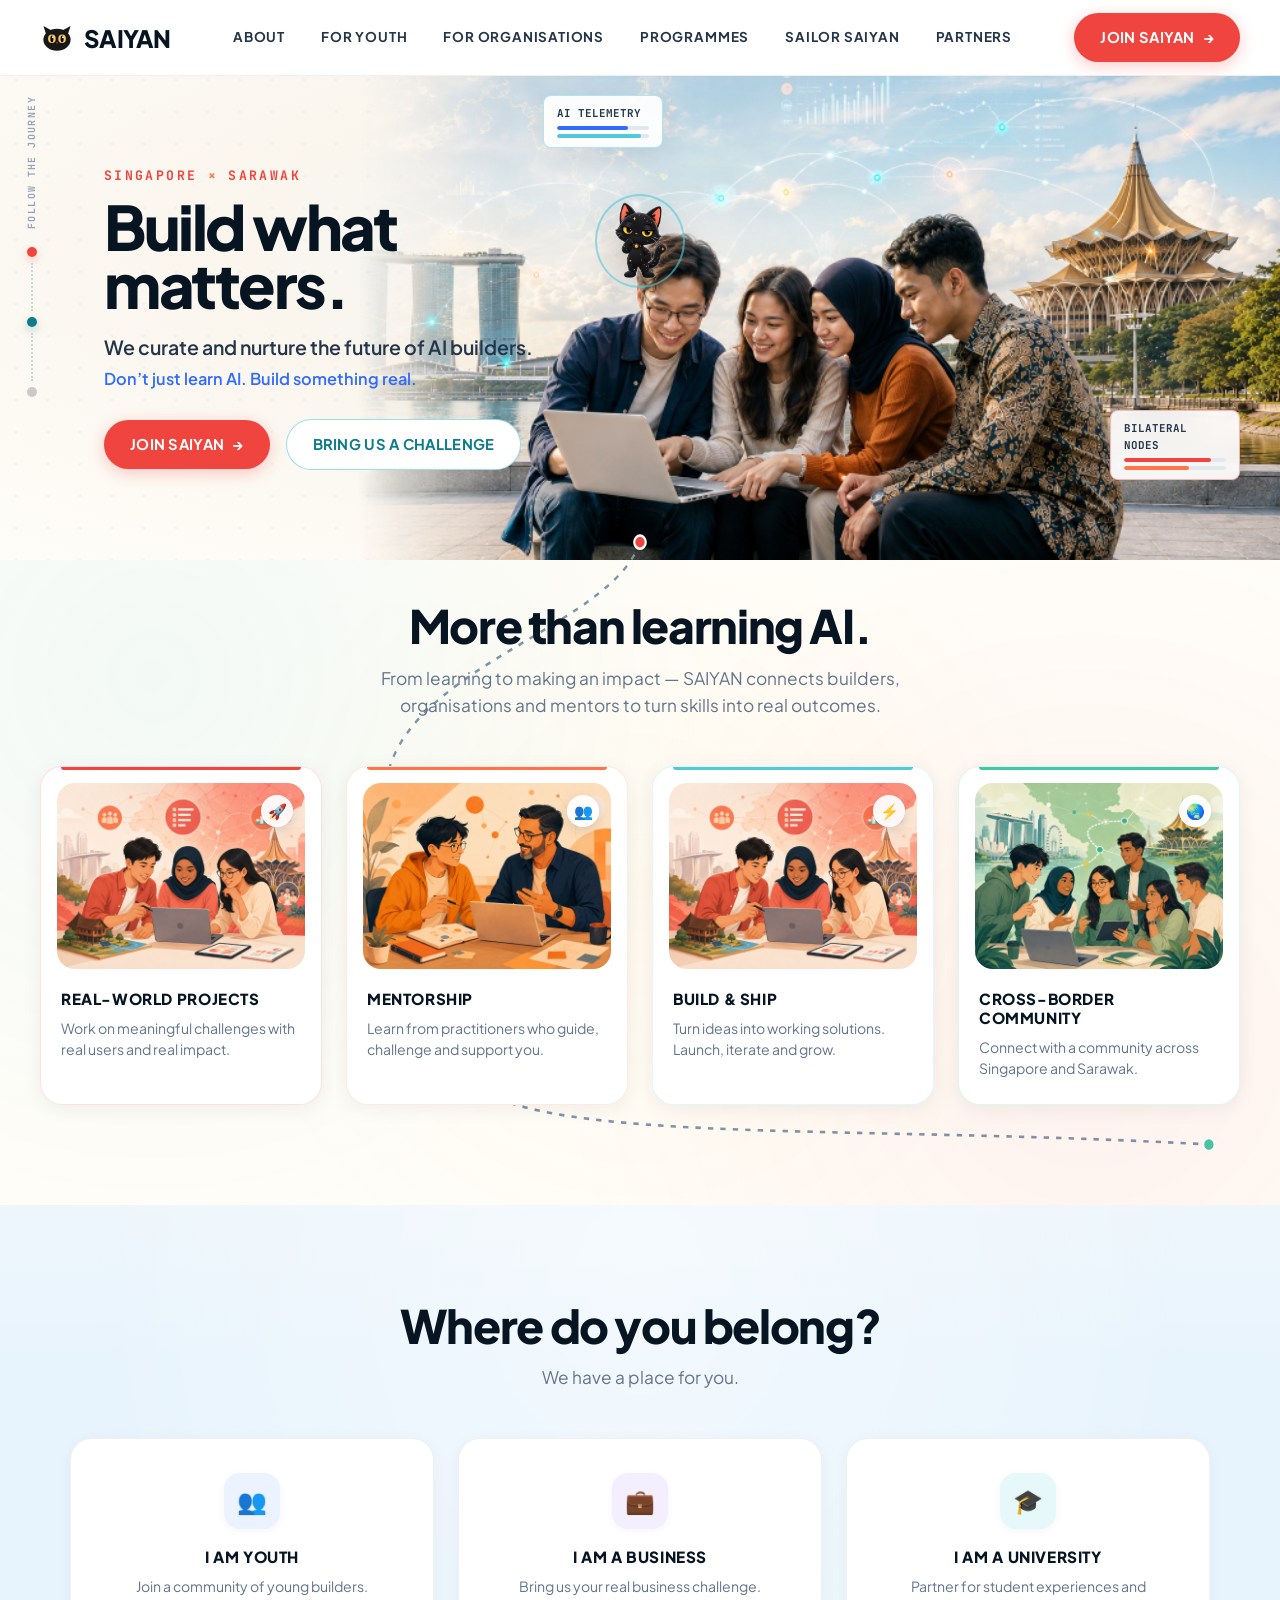
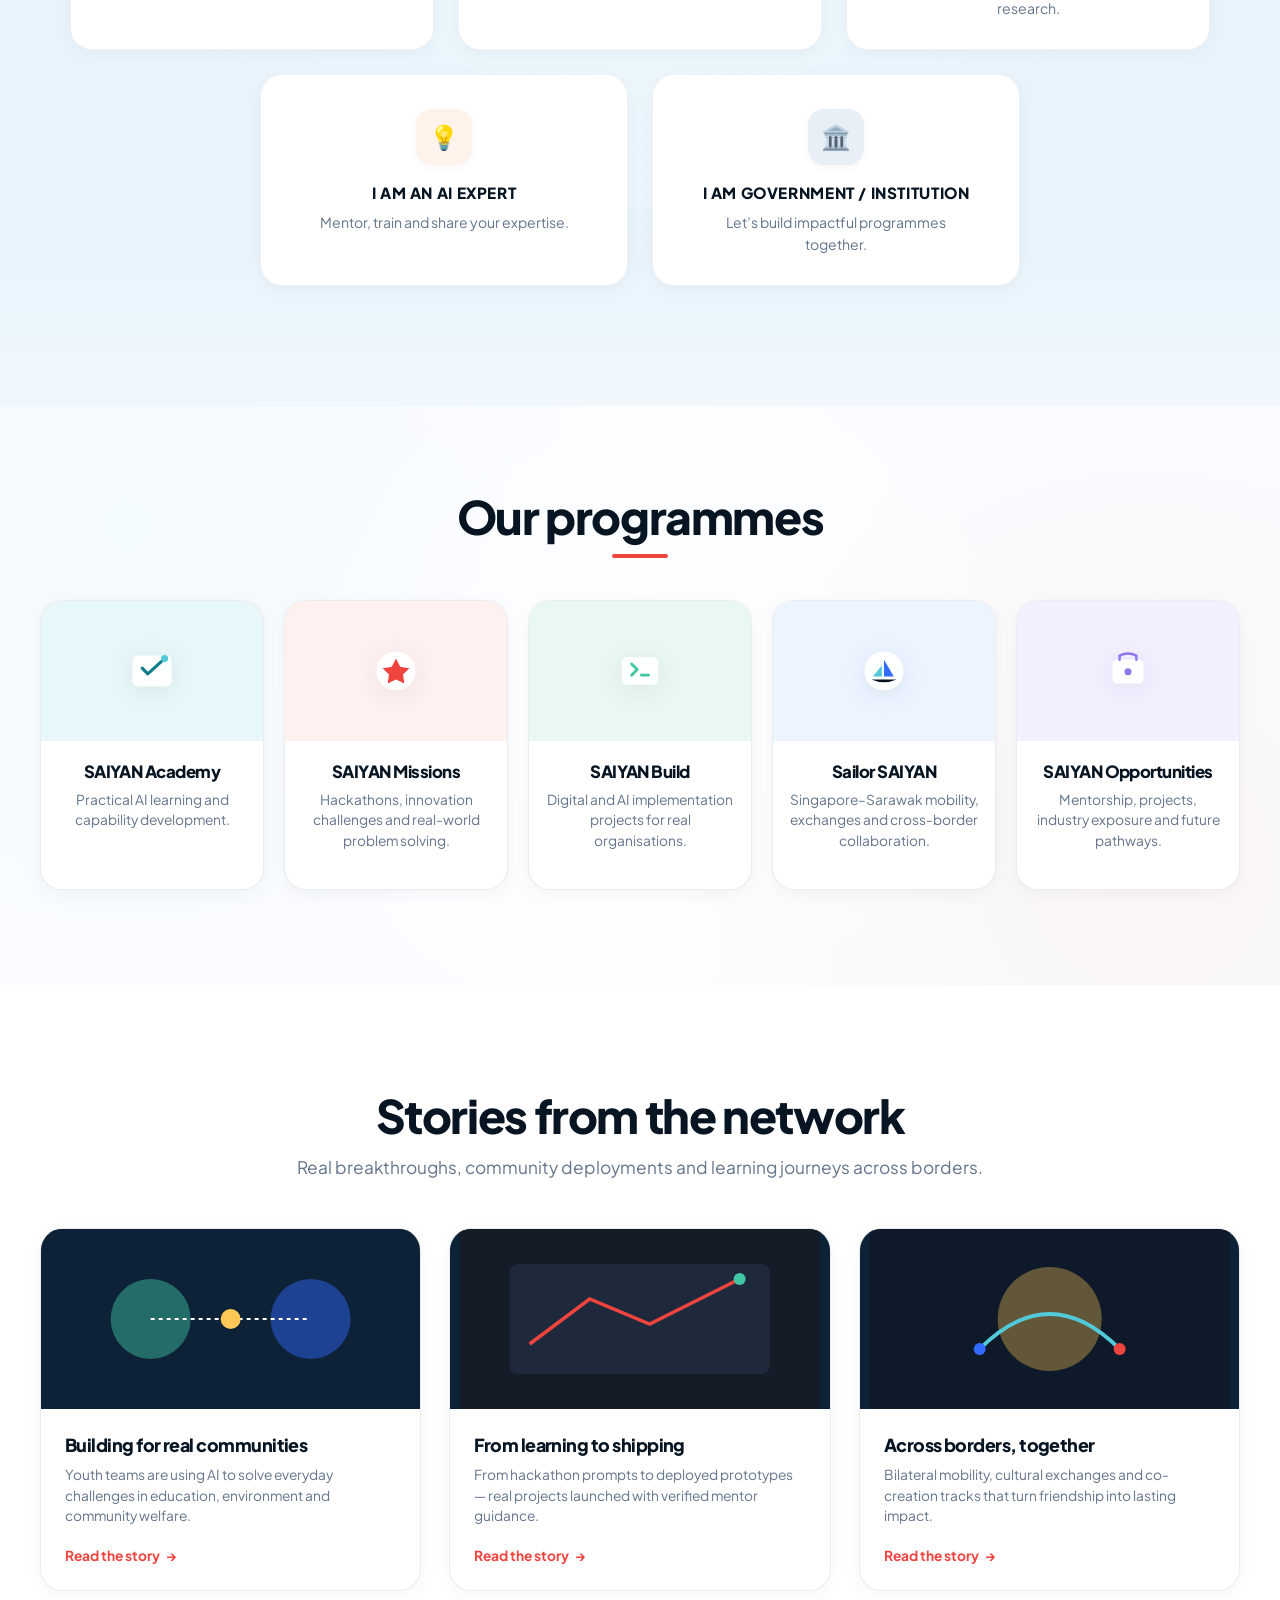
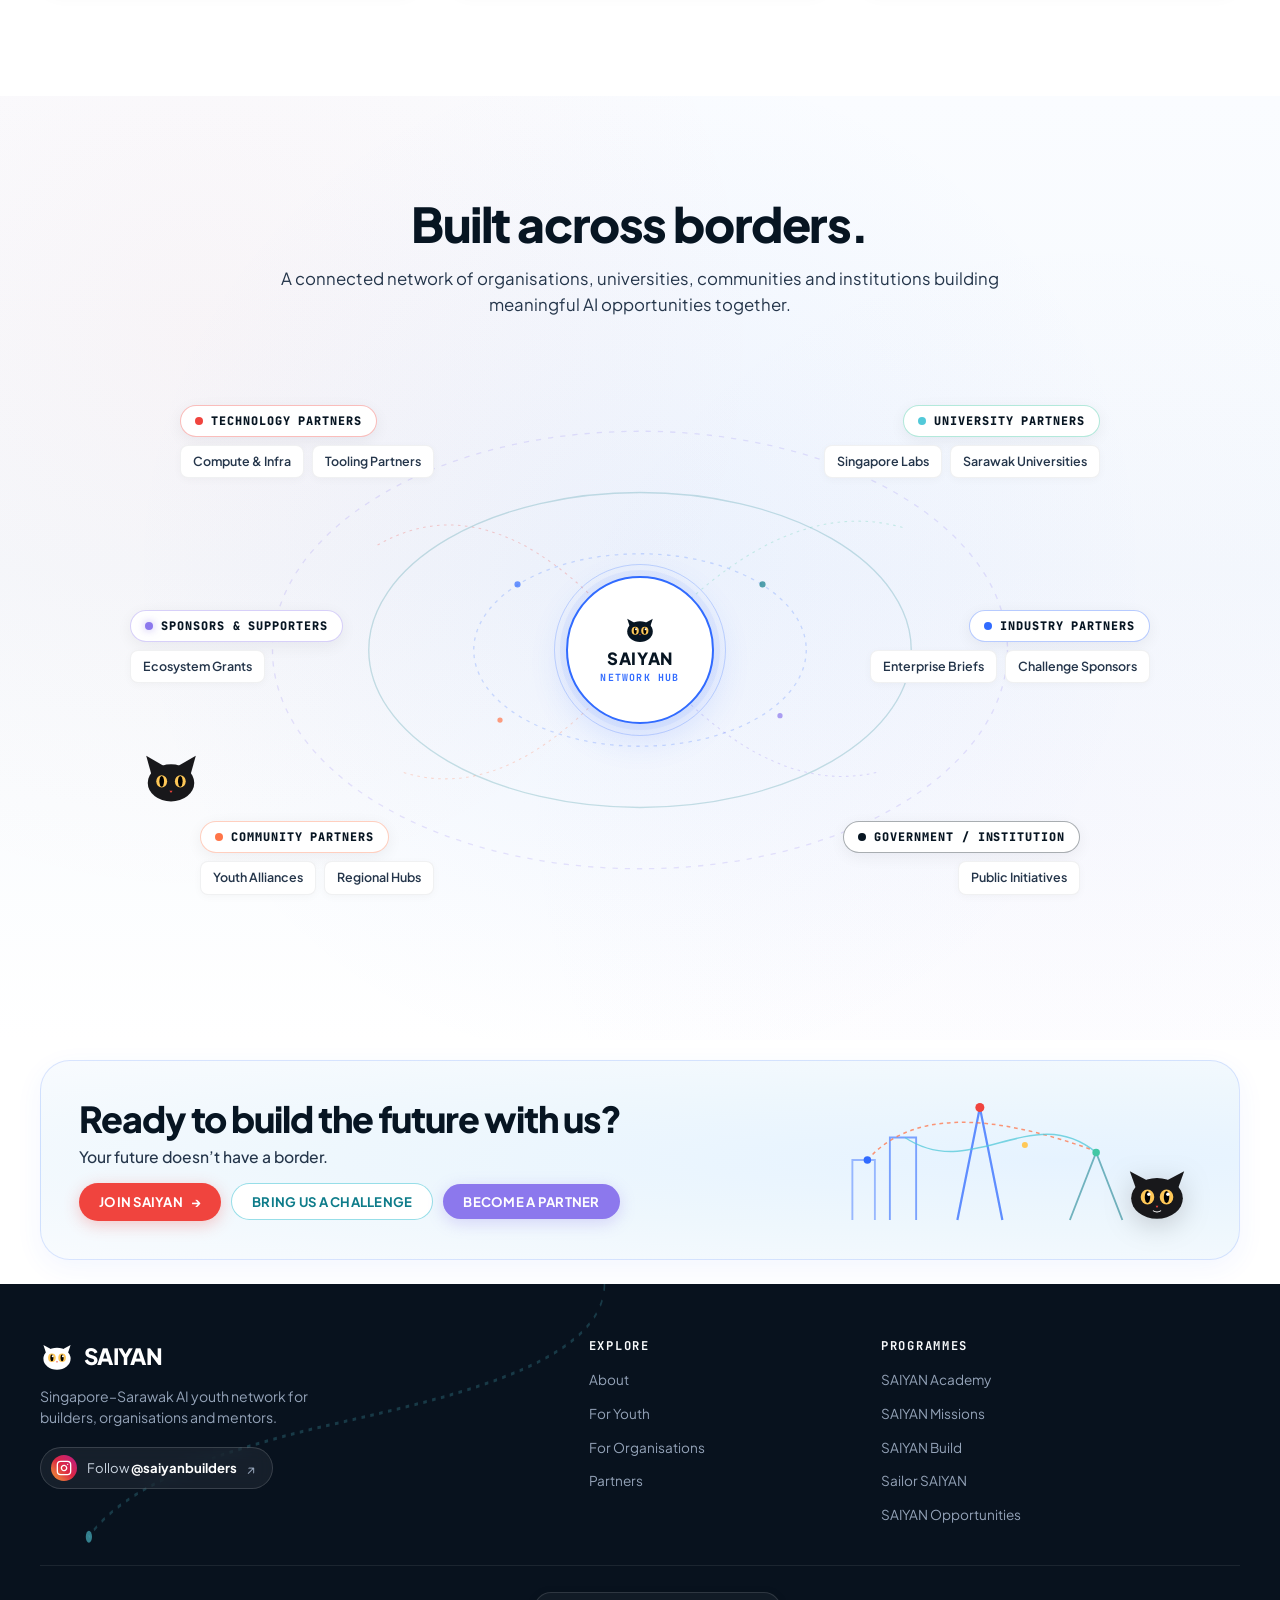
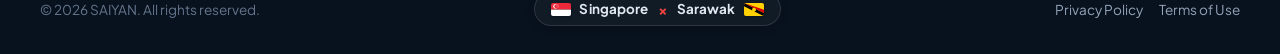
==== index.html @ 4ff48e3b "Initial commit: SAIYAN website full static pages and assets" ====
<!DOCTYPE html>
<html lang="en">
<head>
  <meta charset="UTF-8" />
  <meta name="viewport" content="width=device-width, initial-scale=1.0" />
  <title>SAIYAN | Singapore–Sarawak AI Youth Ambassador Network</title>
  <link rel="icon" type="image/svg+xml" href="assets/img/favicon.svg" />
  <meta name="description" content="SAIYAN connects young people in Singapore and Sarawak through practical AI skills, digital transformation, real-world projects and cross-border opportunities." />
  
  <!-- Fonts: Plus Jakarta Sans & JetBrains Mono -->
  <link rel="preconnect" href="https://fonts.googleapis.com" />
  <link rel="preconnect" href="https://fonts.gstatic.com" crossorigin />
  <link href="https://fonts.googleapis.com/css2?family=JetBrains+Mono:wght@500;700&family=Plus+Jakarta+Sans:wght@400;500;600;700;800;900&display=swap" rel="stylesheet" />
  
  <link rel="stylesheet" href="assets/styles.css" />
</head>
<body>

  <!-- =========================================================================
       1. FLAT EDITORIAL HEADER
       ========================================================================= -->
  <header class="site-header" role="banner">
    <div class="container header-inner">
      <!-- Brand & Mascot Logo -->
      <a href="#" class="brand-wrapper" aria-label="SAIYAN Homepage">
        <svg class="brand-mascot-head" viewBox="0 0 40 40" fill="none" xmlns="http://www.w3.org/2000/svg">
          <polygon points="8,18 4,6 17,13" fill="#18181b"/>
          <polygon points="32,18 36,6 23,13" fill="#18181b"/>
          <ellipse cx="20" cy="22" rx="16" ry="13" fill="#18181b"/>
          <ellipse cx="14" cy="21" rx="4.5" ry="5" fill="#FFC857"/>
          <ellipse cx="14" cy="21" rx="1.8" ry="4" fill="#000000"/>
          <ellipse cx="26" cy="21" rx="4.5" ry="5" fill="#FFC857"/>
          <ellipse cx="26" cy="21" rx="1.8" ry="4" fill="#000000"/>
          <circle cx="15" cy="19" r="1.2" fill="#ffffff"/>
          <circle cx="27" cy="19" r="1.2" fill="#ffffff"/>
          <polygon points="19,25 21,25 20,27" fill="#F0443E"/>
        </svg>
        <span class="brand-title">SAIYAN</span>
      </a>

      <!-- Desktop Navigation Links -->
      <!-- Desktop Navigation Links in exact order -->
      <nav class="main-nav" role="navigation" aria-label="Main Navigation">
        <a href="about.html" class="nav-link">ABOUT</a>
        <a href="youth.html" class="nav-link">FOR YOUTH</a>
        <a href="organisations.html" class="nav-link">FOR ORGANISATIONS</a>
        <a href="programmes.html" class="nav-link">PROGRAMMES</a>
        <a href="sailor-saiyan.html" class="nav-link">SAILOR SAIYAN</a>
        <a href="index.html#partners" class="nav-link">PARTNERS</a>
      </nav>

      <!-- Right CTA Button -->
      <div class="header-action">
        <a href="join.html" class="btn btn-coral"><span>JOIN SAIYAN</span><span>→</span></a>
      </div>
    </div>
  </header>

  <main>
    <!-- =======================================================================
         2. UNIFIED JOURNEY SECTION (HERO + SECTION 2 WITH CONVEX CURVED BOUNDARY & SMOOTH ROUTE)
         ======================================================================= -->
    <div class="unified-journey-wrapper" id="journeyWrapper">
      
      <!-- Convex (凸) Crisp Clean Designed Curved Divider between Hero and Section 2 -->
      <div class="hero-bottom-curve-divider" aria-hidden="true">
        <svg viewBox="0 0 1440 90" preserveAspectRatio="none">
          <path d="M 0 90 Q 720 0 1440 90 L 1440 90 L 0 90 Z" fill="#FFFDF8" />
        </svg>
      </div>

      <!-- Shared SVG Canvas for the Single Continuous Route (Hero -> Sec 2) -->
      <svg class="shared-journey-svg-canvas" id="sharedSvgCanvas" viewBox="0 0 1440 1200" preserveAspectRatio="none" aria-hidden="true">
        <!-- Smooth, organic S-Curve Dotted Route from (720, 540) to exact destination node at (1360, 1140) -->
        <path id="continuousJourneyPath" class="shared-journey-path" d="M 720 540 C 690 620, 480 660, 440 760 C 405 845, 455 980, 530 1080 C 620 1140, 960 1120, 1360 1140" />
        
        <!-- Only Start Node (Hero) and Rightmost Destination Node (Green) -->
        <circle id="journeyNode0" class="journey-node-dot" cx="720" cy="540" fill="#F0443E" />
        <circle id="journeyNode3" class="journey-node-dot" cx="1360" cy="1140" fill="#42C7A5" />
      </svg>

      <!-- Persistent Usei Usei Cat Container -->
      <div class="persistent-mascot-container" id="persistentMascot">
        <!-- Mascot Speech Bubble -->
        <div class="mascot-speech-bubble" id="mascotBubble" role="dialog" aria-label="Usei Usei Cat message">
          <p class="speech-bubble-text" id="mascotBubbleText">Hi, I’m Usei.<br />Follow me through SAIYAN.</p>
          <button class="speech-bubble-action" id="bubbleExploreBtn">Explore with me →</button>
        </div>

        <!-- Mascot Button Trigger with Pulsing Cue -->
        <button 
          type="button"
          class="hero-mascot-btn" 
          id="heroMascotBtn" 
          aria-label="Meet Usei Usei, your SAIYAN guide"
          title="Click to interact with Usei Usei Cat"
        >
          <img src="assets/img/usei_usei_cat_transparent.png" alt="Usei Usei Cat Companion" style="width:100%; height:auto;" />
        </button>
      </div>

      <!-- =====================================================================
           2A. HERO SECTION
           ===================================================================== -->
      <section class="hero-section" id="hero">
        <div class="hero-curve-bg" aria-hidden="true"></div>

        <!-- Left Vertical Dotted Journey Route -->
        <div class="hero-journey-rail" id="journeyRail" aria-hidden="true">
          <span class="hero-journey-label">FOLLOW THE JOURNEY</span>
          <div class="journey-node node-coral"></div>
          <div class="journey-line-segment"></div>
          <div class="journey-node node-cyan"></div>
          <div class="journey-line-segment"></div>
          <div class="journey-node node-navy"></div>
        </div>

        <!-- Left Content Container -->
        <div class="container hero-layout-wrapper">
          <div class="hero-text-block">
            <div class="section-eyebrow">
              <span>SINGAPORE <span style="color:var(--accent-orange)">×</span> SARAWAK</span>
            </div>

            <h1 class="hero-headline">
              Build what<br />matters.
            </h1>

            <p class="hero-supporting">
              We curate and nurture the future of AI builders.
            </p>

            <p class="hero-subline">
              Don’t just learn AI. Build something real.
            </p>

            <div class="hero-button-group">
              <a href="join.html" class="btn btn-coral"><span>JOIN SAIYAN</span><span>→</span></a>
              <a href="organisations.html#challenge" class="btn btn-cyan"><span>BRING US A CHALLENGE</span></a>
            </div>

            
          </div>
        </div>

        <!-- Full-Bleed 100vw Panoramic Visual Layer -->
        <div class="hero-visual-bleed" aria-label="Singapore-Sarawak AI Youth Collaboration">
          <!-- Landmark Identifiers -->
          <div class="hero-landmark-tag-sg">SINGAPORE</div>
          <div class="hero-landmark-tag-swk">SARAWAK</div>

          <!-- Floating AI Telemetry Overlay Panels -->
          <div class="hero-ui-overlay-left">
            <div class="hero-ui-header">AI TELEMETRY</div>
            <div class="hero-ui-bar"><div class="hero-ui-bar-fill" style="width:78%; background:var(--accent-bright-blue);"></div></div>
            <div class="hero-ui-bar"><div class="hero-ui-bar-fill" style="width:92%; background:var(--accent-cyan-bright);"></div></div>
          </div>

          <div class="hero-ui-overlay-right">
            <div class="hero-ui-header">BILATERAL NODES</div>
            <div class="hero-ui-bar"><div class="hero-ui-bar-fill" style="width:85%; background:var(--accent-coral);"></div></div>
            <div class="hero-ui-bar"><div class="hero-ui-bar-fill" style="width:64%; background:var(--accent-orange);"></div></div>
          </div>

          <!-- Seamless Left-Masked Environment Layer -->
          <div class="hero-visual-blend-scene">
            <img 
              src="assets/img/hero_scene_ultra_wide_21x9.png" 
              alt="Diverse youth AI builders collaborating around laptop with Singapore Marina Bay and Sarawak DUN landmarks connected by AI network lines" 
              class="hero-visual-photo"
            />
          </div>
        </div>
      </section>

      <!-- =====================================================================
           2B. SECTION 2: MORE THAN LEARNING AI
           ===================================================================== -->
      <section class="more-than-section" id="philosophy">
        <div class="more-than-bg-pattern" aria-hidden="true"></div>

        <div class="container" style="position:relative;">
          <div class="section-header">
            <h2 class="section-title">More than learning AI.</h2>
            <p class="section-subtitle">
              From learning to making an impact — SAIYAN connects builders,<br />
              organisations and mentors to turn skills into real outcomes.
            </p>
          </div>

          <!-- 4 Horizontally Arranged Content Cards on Desktop -->
          <div class="feature-cards-grid">
            <!-- Card 1: REAL-WORLD PROJECTS -->
            <div class="feature-card card-red" id="cardRealWorld" onclick="window.openPlaceholderModal('Real-World Projects', 'Work on meaningful challenges with verified industry stakeholders, datasets and real users.')">
              <div class="feature-card-image-area">
                <img src="assets/img/card_real_world_projects.jpg" alt="Real-World Projects - Community and Industry AI Challenges" class="feature-card-img" />
                <div class="card-badge-circle" title="Real-World Projects">🚀</div>
              </div>
              <div class="feature-card-text-area">
                <h3 class="feature-card-title">REAL-WORLD PROJECTS</h3>
                <p class="feature-card-desc">Work on meaningful challenges with real users and real impact.</p>
              </div>
            </div>

            <!-- Card 2: MENTORSHIP -->
            <div class="feature-card card-orange" id="cardMentorship" onclick="window.openPlaceholderModal('Mentorship', 'Learn directly from veteran AI practitioners and engineering leaders across the bilateral network.')">
              <div class="feature-card-image-area">
                <img src="assets/img/card_mentorship.jpg" alt="Mentorship - Experienced Practitioners Guiding AI Youth" class="feature-card-img" />
                <div class="card-badge-circle" title="Mentorship">👥</div>
              </div>
              <div class="feature-card-text-area">
                <h3 class="feature-card-title">MENTORSHIP</h3>
                <p class="feature-card-desc">Learn from practitioners who guide, challenge and support you.</p>
              </div>
            </div>

            <!-- Card 3: BUILD & SHIP -->
            <div class="feature-card card-cyan" id="cardBuildShip" onclick="window.openPlaceholderModal('Build & Ship', 'Turn ideas into working solutions. Deploy prototypes, test with users, launch, iterate and grow.')">
              <div class="feature-card-image-area">
                <img src="assets/img/card_build_and_ship.jpg" alt="Build & Ship - Prototype, Code and Launch AI Solutions" class="feature-card-img" />
                <div class="card-badge-circle" title="Build & Ship">⚡</div>
              </div>
              <div class="feature-card-text-area">
                <h3 class="feature-card-title">BUILD & SHIP</h3>
                <p class="feature-card-desc">Turn ideas into working solutions. Launch, iterate and grow.</p>
              </div>
            </div>

            <!-- Card 4: CROSS-BORDER COMMUNITY -->
            <div class="feature-card card-mint" id="cardCommunity" onclick="window.openPlaceholderModal('Cross-Border Community', 'Connect with a vibrant peer community of young innovators across Singapore and Sarawak.')">
              <div class="feature-card-image-area">
                <img src="assets/img/card_cross_border_community.jpg" alt="Cross-Border Community - Singapore and Sarawak Youth Collaborating" class="feature-card-img" />
                <div class="card-badge-circle" title="Cross-Border Community">🌏</div>
              </div>
              <div class="feature-card-text-area">
                <h3 class="feature-card-title">CROSS-BORDER COMMUNITY</h3>
                <p class="feature-card-desc">Connect with a community across Singapore and Sarawak.</p>
              </div>
            </div>
          </div>

          
          </div>

        </div>
      </section>
    </div>

    <!-- =======================================================================
         3. SECTION: WHERE DO YOU BELONG? (Sky & Clouds Atmosphere Background)
         ======================================================================= -->
    <section class="belong-section" id="belong">
      <div class="belong-ambient-glow" aria-hidden="true"></div>
      <div class="container" style="position:relative; z-index:20;">
        <div class="section-header">
          <h2 class="section-title">Where do you belong?</h2>
          <p class="section-subtitle">We have a place for you.</p>
        </div>

        <!-- 5 Cards Structured in Centred 3 + 2 Layout -->
        <div class="belong-showcase-container">
          <!-- Top Row: 3 Cards -->
          <div class="belong-row belong-row-top">
            <!-- 1. I AM YOUTH -->
            <div class="belong-card card-belong-youth" id="belongYouth" onclick="window.openPlaceholderModal('For Youth', 'Join a vibrant bilateral community of young AI innovators and builders across Singapore and Sarawak.')">
              <div class="belong-icon-circle icon-bg-blue">👥</div>
              <h3 class="belong-card-title">I AM YOUTH</h3>
              <p class="belong-card-desc">Join a community of young builders.</p>
            </div>

            <!-- 2. I AM A BUSINESS -->
            <div class="belong-card card-belong-business" id="belongBusiness" onclick="window.openChallengeModal()">
              <div class="belong-icon-circle icon-bg-purple">💼</div>
              <h3 class="belong-card-title">I AM A BUSINESS</h3>
              <p class="belong-card-desc">Bring us your real business challenge.</p>
            </div>

            <!-- 3. I AM A UNIVERSITY -->
            <div class="belong-card card-belong-university" id="belongUniversity" onclick="window.openPartnerModal()">
              <div class="belong-icon-circle icon-bg-cyan">🎓</div>
              <h3 class="belong-card-title">I AM A UNIVERSITY</h3>
              <p class="belong-card-desc">Partner for student experiences and research.</p>
            </div>
          </div>

          <!-- Bottom Row: 2 Centred Cards -->
          <div class="belong-row belong-row-bottom">
            <!-- 4. I AM AN AI EXPERT -->
            <div class="belong-card card-belong-expert" id="belongExpert" onclick="window.openPlaceholderModal('AI Expert & Mentors', 'Mentor, train and share your industry expertise with next-generation builders.')">
              <div class="belong-icon-circle icon-bg-orange">💡</div>
              <h3 class="belong-card-title">I AM AN AI EXPERT</h3>
              <p class="belong-card-desc">Mentor, train and share your expertise.</p>
            </div>

            <!-- 5. I AM GOVERNMENT / INSTITUTION -->
            <div class="belong-card card-belong-gov" id="belongGov" onclick="window.openPartnerModal()">
              <div class="belong-icon-circle icon-bg-navy">🏛️</div>
              <h3 class="belong-card-title">I AM GOVERNMENT / INSTITUTION</h3>
              <p class="belong-card-desc">Let’s build impactful programmes together.</p>
            </div>
          </div>
        </div>
      </div>
    </section>

    <!-- =======================================================================
         4. SECTION: OUR PROGRAMMES (5-Card Substantial Row & Title Underline)
         ======================================================================= -->
    <section class="programmes-section" id="programmes">
      <div class="programmes-ambient-bg" aria-hidden="true"></div>
      <div class="container" style="position:relative; z-index:20;">
        <div class="programmes-header">
          <h2 class="programmes-title">Our programmes</h2>
          <div class="programmes-title-underline" aria-hidden="true"></div>
        </div>

        <div class="programmes-cards-row">
          <!-- 1. SAIYAN Academy -->
          <div class="programme-card-item card-prog-academy" onclick="window.openPlaceholderModal('SAIYAN Academy', 'Practical AI learning and capability development masterclasses.')">
            <div class="programme-visual-box bg-prog-cyan">
              <div class="programme-visual-icon">
                <svg viewBox="0 0 80 80" width="56" height="56" fill="none">
                  <rect x="12" y="18" width="56" height="44" rx="8" fill="#FFFFFF" fill-opacity="0.95"/>
                  <path d="M26 36 L34 44 L54 26" stroke="#0E7C8A" stroke-width="4.5" stroke-linecap="round" stroke-linejoin="round"/>
                  <circle cx="58" cy="22" r="5" fill="#52C9D9"/>
                </svg>
              </div>
            </div>
            <div class="programme-text-area">
              <h3 class="programme-name">SAIYAN Academy</h3>
              <p class="programme-desc">Practical AI learning and capability development.</p>
            </div>
          </div>

          <!-- 2. SAIYAN Missions -->
          <div class="programme-card-item card-prog-missions" onclick="window.openPlaceholderModal('SAIYAN Missions', 'Hackathons, innovation challenges and real-world problem solving.')">
            <div class="programme-visual-box bg-prog-coral">
              <div class="programme-visual-icon">
                <svg viewBox="0 0 80 80" width="56" height="56" fill="none">
                  <circle cx="40" cy="40" r="28" fill="#FFFFFF" fill-opacity="0.95"/>
                  <polygon points="40,22 46,34 59,36 50,45 52,58 40,52 28,58 30,45 21,36 34,34" fill="#F0443E"/>
                </svg>
              </div>
            </div>
            <div class="programme-text-area">
              <h3 class="programme-name">SAIYAN Missions</h3>
              <p class="programme-desc">Hackathons, innovation challenges and real-world problem solving.</p>
            </div>
          </div>

          <!-- 3. SAIYAN Build -->
          <div class="programme-card-item card-prog-build" onclick="window.openPlaceholderModal('SAIYAN Build', 'Digital and AI implementation projects for real organisations.')">
            <div class="programme-visual-box bg-prog-mint">
              <div class="programme-visual-icon">
                <svg viewBox="0 0 80 80" width="56" height="56" fill="none">
                  <rect x="14" y="20" width="52" height="40" rx="8" fill="#FFFFFF" fill-opacity="0.95"/>
                  <polyline points="28,46 36,38 28,30" stroke="#42C7A5" stroke-width="4" stroke-linecap="round" stroke-linejoin="round"/>
                  <line x1="42" y1="46" x2="52" y2="46" stroke="#42C7A5" stroke-width="4" stroke-linecap="round"/>
                </svg>
              </div>
            </div>
            <div class="programme-text-area">
              <h3 class="programme-name">SAIYAN Build</h3>
              <p class="programme-desc">Digital and AI implementation projects for real organisations.</p>
            </div>
          </div>

          <!-- 4. Sailor SAIYAN -->
          <div class="programme-card-item card-prog-sailor" onclick="window.openPlaceholderModal('Sailor SAIYAN', 'Singapore–Sarawak mobility, exchanges and cross-border collaboration.')">
            <div class="programme-visual-box bg-prog-sky">
              <div class="programme-visual-icon">
                <svg viewBox="0 0 80 80" width="56" height="56" fill="none">
                  <circle cx="40" cy="40" r="28" fill="#FFFFFF" fill-opacity="0.95"/>
                  <polygon points="40,24 40,48 54,48" fill="#316BFF"/>
                  <polygon points="37,32 37,48 24,48" fill="#52C9D9"/>
                  <path d="M22 52 Q 40 60 58 52 Z" fill="#071522"/>
                </svg>
              </div>
            </div>
            <div class="programme-text-area">
              <h3 class="programme-name">Sailor SAIYAN</h3>
              <p class="programme-desc">Singapore–Sarawak mobility, exchanges and cross-border collaboration.</p>
            </div>
          </div>

          <!-- 5. SAIYAN Opportunities -->
          <div class="programme-card-item card-prog-opps" onclick="window.openPlaceholderModal('SAIYAN Opportunities', 'Mentorship, projects, industry exposure and future pathways.')">
            <div class="programme-visual-box bg-prog-lavender">
              <div class="programme-visual-icon">
                <svg viewBox="0 0 80 80" width="56" height="56" fill="none">
                  <rect x="18" y="24" width="44" height="34" rx="7" fill="#FFFFFF" fill-opacity="0.95"/>
                  <path d="M28 24 L28 18 Q 40 12 52 18 L52 24" stroke="#8C78ED" stroke-width="3.5" stroke-linecap="round" fill="none"/>
                  <circle cx="40" cy="41" r="5" fill="#8C78ED"/>
                </svg>
              </div>
            </div>
            <div class="programme-text-area">
              <h3 class="programme-name">SAIYAN Opportunities</h3>
              <p class="programme-desc">Mentorship, projects, industry exposure and future pathways.</p>
            </div>
          </div>
        </div>
      </div>
    </section>

    <!-- =======================================================================
         5. SECTION: STORIES FROM THE NETWORK (Articles & Case Studies)
         ======================================================================= -->
    <section class="stories-section" id="stories">
      <div class="container" style="position:relative; z-index:10;">
        <div class="section-header">
          <h2 class="section-title">Stories from the network</h2>
          <p class="section-subtitle">Real breakthroughs, community deployments and learning journeys across borders.</p>
        </div>

        <div class="stories-grid">
          <!-- Story 1 -->
          <article class="story-card" onclick="window.openPlaceholderModal('Building for real communities', 'How cross-border youth teams are using AI to solve everyday challenges in education, healthcare and ecology.')">
            <div class="story-thumb">
              <svg viewBox="0 0 360 180" width="100%" height="100%">
                <rect width="360" height="180" fill="#0D2137"/>
                <circle cx="100" cy="90" r="40" fill="#42C7A5" opacity="0.45"/>
                <circle cx="260" cy="90" r="40" fill="#316BFF" opacity="0.45"/>
                <line x1="100" y1="90" x2="260" y2="90" stroke="#FFFFFF" stroke-width="2" stroke-dasharray="4 4"/>
                <circle cx="180" cy="90" r="10" fill="#FFC857"/>
              </svg>
            </div>
            <div class="story-body">
              <h3 class="story-title">Building for real communities</h3>
              <p class="story-desc">Youth teams are using AI to solve everyday challenges in education, environment and community welfare.</p>
              <div class="story-link-text">Read the story <span>→</span></div>
            </div>
          </article>

          <!-- Story 2 -->
          <article class="story-card" onclick="window.openPlaceholderModal('From learning to shipping', 'From classrooms to real world — ideas built, tested and launched by cross-border teams with industry mentors.')">
            <div class="story-thumb">
              <svg viewBox="0 0 360 180" width="100%" height="100%">
                <rect width="360" height="180" fill="#151C28"/>
                <rect x="50" y="35" width="260" height="110" rx="8" fill="#1E293B"/>
                <polyline points="70,115 130,70 190,95 280,50" stroke="#F0443E" stroke-width="3.5" fill="none"/>
                <circle cx="280" cy="50" r="6" fill="#42C7A5"/>
              </svg>
            </div>
            <div class="story-body">
              <h3 class="story-title">From learning to shipping</h3>
              <p class="story-desc">From hackathon prompts to deployed prototypes — real projects launched with verified mentor guidance.</p>
              <div class="story-link-text">Read the story <span>→</span></div>
            </div>
          </article>

          <!-- Story 3 -->
          <article class="story-card" onclick="window.openPlaceholderModal('Across borders, together', 'Singapore–Sarawak student exchanges and fellowships turning bilateral connection into lasting innovation impact.')">
            <div class="story-thumb">
              <svg viewBox="0 0 360 180" width="100%" height="100%">
                <rect width="360" height="180" fill="#0E1A29"/>
                <circle cx="180" cy="90" r="52" fill="#FFC857" opacity="0.35"/>
                <path d="M110 120 Q 180 50 250 120" stroke="#52C9D9" stroke-width="4" fill="none"/>
                <circle cx="110" cy="120" r="6" fill="#316BFF"/>
                <circle cx="250" cy="120" r="6" fill="#F0443E"/>
              </svg>
            </div>
            <div class="story-body">
              <h3 class="story-title">Across borders, together</h3>
              <p class="story-desc">Bilateral mobility, cultural exchanges and co-creation tracks that turn friendship into lasting impact.</p>
              <div class="story-link-text">Read the story <span>→</span></div>
            </div>
          </article>
        </div>
      </div>
    </section>

    <!-- =======================================================================
         6. SECTION: PARTNER NETWORK (Concentric Orbital Network System)
         ======================================================================= -->
    <section class="partner-network-section" id="partners">
      <!-- Premium Warm Ivory & Pale Blue Ambient Lighting -->
      <div class="partner-network-ambient" aria-hidden="true"></div>

      <div class="container" style="position:relative; z-index:10;">
        <div class="partner-network-header">
          <h2 class="partner-network-title">Built across borders.</h2>
          <p class="partner-network-subtitle">
            A connected network of organisations, universities, communities and institutions building meaningful AI opportunities together.
          </p>
        </div>

        <!-- Central Orbital Network Canvas & Visual System -->
        <div class="orbital-network-wrapper">
          <!-- Responsive Concentric SVG Orbit Rings -->
          <svg class="orbital-rings-svg" viewBox="0 0 960 640" fill="none" xmlns="http://www.w3.org/2000/svg" aria-hidden="true">
            <!-- Concentric Orbital Ellipses with Subtle Gradient Stems -->
            <ellipse cx="480" cy="320" rx="190" ry="110" stroke="rgba(49, 107, 255, 0.22)" stroke-width="1.5" stroke-dasharray="4 6"/>
            <ellipse cx="480" cy="320" rx="310" ry="180" stroke="rgba(14, 124, 138, 0.22)" stroke-width="1.5"/>
            <ellipse cx="480" cy="320" rx="420" ry="250" stroke="rgba(140, 120, 237, 0.2)" stroke-width="1.5" stroke-dasharray="6 8"/>

            <!-- Subtle Inter-Orbit Trajectory Lines -->
            <path d="M 180 200 Q 320 120 480 320" stroke="rgba(240, 68, 62, 0.25)" stroke-width="1.2" stroke-dasharray="3 5"/>
            <path d="M 780 180 Q 640 140 480 320" stroke="rgba(66, 199, 165, 0.25)" stroke-width="1.2" stroke-dasharray="3 5"/>
            <path d="M 210 460 Q 340 500 480 320" stroke="rgba(255, 117, 72, 0.25)" stroke-width="1.2" stroke-dasharray="3 5"/>
            <path d="M 750 460 Q 620 490 480 320" stroke="rgba(140, 120, 237, 0.25)" stroke-width="1.2" stroke-dasharray="3 5"/>

            <!-- Orbit Constellation Dots -->
            <circle cx="340" cy="245" r="3.5" fill="#316BFF" opacity="0.7"/>
            <circle cx="620" cy="245" r="3.5" fill="#0E7C8A" opacity="0.7"/>
            <circle cx="320" cy="400" r="3" fill="#FF7548" opacity="0.7"/>
            <circle cx="640" cy="395" r="3" fill="#8C78ED" opacity="0.7"/>
          </svg>

          <!-- Central SAIYAN Network Hub -->
          <div class="orbital-central-hub" onclick="window.openPlaceholderModal('SAIYAN Network Hub', 'The central bilateral coordination nexus connecting youth builders with global opportunities.')" title="SAIYAN Central Connector">
            <div class="hub-pulse-ring" aria-hidden="true"></div>
            <div class="hub-core-card">
              <svg class="hub-cat-logo" viewBox="0 0 40 40" fill="none">
                <polygon points="8,18 4,6 17,13" fill="#071522"/>
                <polygon points="32,18 36,6 23,13" fill="#071522"/>
                <ellipse cx="20" cy="22" rx="16" ry="13" fill="#071522"/>
                <ellipse cx="14" cy="21" rx="4.5" ry="5" fill="#FFC857"/>
                <ellipse cx="14" cy="21" rx="1.8" ry="4" fill="#000000"/>
                <ellipse cx="26" cy="21" rx="4.5" ry="5" fill="#FFC857"/>
                <ellipse cx="26" cy="21" rx="1.8" ry="4" fill="#000000"/>
                <circle cx="15" cy="19" r="1.2" fill="#ffffff"/>
                <circle cx="27" cy="19" r="1.2" fill="#ffffff"/>
                <polygon points="19,25 21,25 20,27" fill="#F0443E"/>
              </svg>
              <div class="hub-brand-name">SAIYAN</div>
              <div class="hub-tagline">NETWORK HUB</div>
            </div>
          </div>

          <!-- 6 Partner Categories Distributed around the Orbital Rings -->

          <!-- 1. TECHNOLOGY PARTNERS (Top-Left: Coral Accent) -->
          <div class="orbital-category-group cat-pos-top-left" onclick="window.openPlaceholderModal('Technology Partners', 'Compute, foundational models, AI tooling and developer infrastructure partners.')">
            <div class="category-node-chip chip-coral">
              <span class="chip-dot dot-coral"></span>
              <span class="chip-label">TECHNOLOGY PARTNERS</span>
            </div>
            <div class="partner-capsule-list">
              <div class="partner-logo-capsule" title="Compute & AI Infrastructure (Verified Partner slot)">
                <span class="partner-capsule-name">Compute & Infra</span>
              </div>
              <div class="partner-logo-capsule" title="Foundational AI Tooling (Verified Partner slot)">
                <span class="partner-capsule-name">Tooling Partners</span>
              </div>
            </div>
          </div>

          <!-- 2. UNIVERSITY PARTNERS (Top-Right: Teal / Green Accent) -->
          <div class="orbital-category-group cat-pos-top-right" onclick="window.openPlaceholderModal('University Partners', 'Academic research labs, student innovation centres and exchange universities.')">
            <div class="category-node-chip chip-teal">
              <span class="chip-dot dot-teal"></span>
              <span class="chip-label">UNIVERSITY PARTNERS</span>
            </div>
            <div class="partner-capsule-list">
              <div class="partner-logo-capsule" title="Singapore Higher Education Alliances">
                <span class="partner-capsule-name">Singapore Labs</span>
              </div>
              <div class="partner-logo-capsule" title="Sarawak Academic Institutions">
                <span class="partner-capsule-name">Sarawak Universities</span>
              </div>
            </div>
          </div>

          <!-- 3. INDUSTRY PARTNERS (Middle-Right: Bright Blue Accent) -->
          <div class="orbital-category-group cat-pos-mid-right" onclick="window.openChallengeModal()">
            <div class="category-node-chip chip-blue">
              <span class="chip-dot dot-blue"></span>
              <span class="chip-label">INDUSTRY PARTNERS</span>
            </div>
            <div class="partner-capsule-list">
              <div class="partner-logo-capsule" title="Enterprise Problem Brief Providers">
                <span class="partner-capsule-name">Enterprise Briefs</span>
              </div>
              <div class="partner-logo-capsule" title="Innovation Cohort Sponsors">
                <span class="partner-capsule-name">Challenge Sponsors</span>
              </div>
            </div>
          </div>

          <!-- 4. GOVERNMENT / INSTITUTION (Bottom-Right: Deep Navy Accent) -->
          <div class="orbital-category-group cat-pos-bottom-right" onclick="window.openPartnerModal()">
            <div class="category-node-chip chip-navy">
              <span class="chip-dot dot-navy"></span>
              <span class="chip-label">GOVERNMENT / INSTITUTION</span>
            </div>
            <div class="partner-capsule-list">
              <div class="partner-logo-capsule" title="Bilateral Youth & Digital Economy Agencies">
                <span class="partner-capsule-name">Public Initiatives</span>
              </div>
            </div>
          </div>

          <!-- 5. COMMUNITY PARTNERS (Bottom-Left: Warm Orange Accent) -->
          <div class="orbital-category-group cat-pos-bottom-left" onclick="window.openPlaceholderModal('Community Partners', 'Youth networks, grassroot maker clubs and regional innovation hubs across Sarawak.')">
            <div class="category-node-chip chip-orange">
              <span class="chip-dot dot-orange"></span>
              <span class="chip-label">COMMUNITY PARTNERS</span>
            </div>
            <div class="partner-capsule-list">
              <div class="partner-logo-capsule" title="Youth & Grassroot Innovation Clubs">
                <span class="partner-capsule-name">Youth Alliances</span>
              </div>
              <div class="partner-logo-capsule" title="Regional Tech Hubs">
                <span class="partner-capsule-name">Regional Hubs</span>
              </div>
            </div>
          </div>

          <!-- 6. SPONSORS & MENTORS (Middle-Left: Soft Purple Accent) -->
          <div class="orbital-category-group cat-pos-mid-left" onclick="window.openPartnerModal()">
            <div class="category-node-chip chip-purple">
              <span class="chip-dot dot-purple"></span>
              <span class="chip-label">SPONSORS & SUPPORTERS</span>
            </div>
            <div class="partner-capsule-list">
              <div class="partner-logo-capsule" title="Ecosystem Grant & Compute Supporters">
                <span class="partner-capsule-name">Ecosystem Grants</span>
              </div>
            </div>
          </div>

          <!-- Subtle Mascot Companion near the outer orbital trajectory -->
          <div class="orbital-mascot-companion" onclick="window.openPlaceholderModal('Usei Usei Cat', 'Guiding builders and connecting partners across our orbital ecosystem!')" title="Usei Usei Cat at Orbital Network">
            <svg viewBox="0 0 80 80" fill="none">
              <polygon points="15,35 8,10 32,24" fill="#18181b"/>
              <polygon points="65,35 72,10 48,24" fill="#18181b"/>
              <ellipse cx="40" cy="45" rx="30" ry="24" fill="#18181b"/>
              <ellipse cx="28" cy="43" rx="7" ry="8" fill="#FFC857"/>
              <ellipse cx="28" cy="43" rx="3" ry="7" fill="#000000"/>
              <ellipse cx="52" cy="43" rx="7" ry="8" fill="#FFC857"/>
              <ellipse cx="52" cy="43" rx="3" ry="7" fill="#000000"/>
              <polygon points="38,55 42,55 40,58" fill="#F0443E"/>
            </svg>
          </div>
        </div>
      </div>
    </section>

    <!-- =======================================================================
         7. FINAL CTA SECTION (Ultra Compact Spacing & Image Insertion Canvas)
         ======================================================================= -->
    <section class="final-cta-section" id="final-cta">
      <div class="container">
        <div class="final-cta-card">
          <!-- Optional Full Banner Background Image Overlay -->
          <div class="cta-bg-image-overlay" id="ctaBgOverlay" aria-hidden="true"></div>

          <!-- Left Text & Actions Content Block -->
          <div class="final-cta-content">
            <h2 class="final-cta-title">
              Ready to build the future with us?
            </h2>
            <p class="final-cta-subline">
              Your future doesn’t have a border.
            </p>

            <div class="final-cta-buttons">
              <a href="join.html" class="btn btn-coral"><span>JOIN SAIYAN</span><span>→</span></a>
              <button class="btn btn-cyan" onclick="window.openChallengeModal()">
                <span>BRING US A CHALLENGE</span>
              </button>
              <button class="btn btn-purple" onclick="window.openPartnerModal()">
                <span>BECOME A PARTNER</span>
              </button>
            </div>
          </div>

          <!-- Right Customizable Image / Artwork Display Area -->
          <div class="cta-visual-showcase" id="ctaVisualContainer">
            <div class="cta-illustration-frame" id="ctaIllustrationFrame">
              <svg class="cta-network-skyline-vector" viewBox="0 0 460 200" fill="none" xmlns="http://www.w3.org/2000/svg">
                <!-- Singapore & Sarawak Bilateral Skyline Arcs -->
                <path d="M 40 180 L 40 100 L 70 100 L 70 180" stroke="#316BFF" stroke-width="2.5" opacity="0.45"/>
                <path d="M 90 180 L 90 70 L 125 70 L 125 180" stroke="#316BFF" stroke-width="2.5" opacity="0.6"/>
                <path d="M 180 180 L 210 30 L 240 180" stroke="#316BFF" stroke-width="3" opacity="0.75"/>
                <path d="M 330 180 L 365 90 L 400 180" stroke="#0E7C8A" stroke-width="2.5" opacity="0.55"/>

                <!-- Glowing Cross-Border Connection Lines -->
                <path d="M 60 100 C 130 20, 260 50, 370 90" stroke="#FF7548" stroke-width="2" stroke-dasharray="5 5" opacity="0.75"/>
                <path d="M 110 70 C 200 130, 280 20, 365 90" stroke="#52C9D9" stroke-width="2" opacity="0.75"/>

                <!-- Glowing Nodes -->
                <circle cx="60" cy="100" r="5" fill="#316BFF"/>
                <circle cx="210" cy="30" r="6" fill="#F0443E"/>
                <circle cx="365" cy="90" r="5" fill="#42C7A5"/>
                <circle cx="270" cy="80" r="4" fill="#FFC857"/>
              </svg>

              <!-- Usei Usei Cat Mascot -->
              <div class="cta-mascot-duo" onclick="window.openPlaceholderModal('Usei Usei Cat', 'Ready to build what matters with you!')" title="Usei Usei Cat Companion">
                <svg viewBox="0 0 100 100" fill="none">
                  <polygon points="20,40 10,12 40,28" fill="#18181b"/>
                  <polygon points="80,40 90,12 60,28" fill="#18181b"/>
                  <ellipse cx="50" cy="52" rx="38" ry="30" fill="#18181b"/>
                  <ellipse cx="36" cy="50" rx="10" ry="11" fill="#FFC857"/>
                  <ellipse cx="36" cy="50" rx="4" ry="9" fill="#000000"/>
                  <ellipse cx="64" cy="50" rx="10" ry="11" fill="#FFC857"/>
                  <ellipse cx="64" cy="50" rx="4" ry="9" fill="#000000"/>
                  <circle cx="38" cy="46" r="2.5" fill="#ffffff"/>
                  <circle cx="66" cy="46" r="2.5" fill="#ffffff"/>
                  <polygon points="48,63 52,63 50,66" fill="#F0443E"/>
                  <path d="M44 70 Q 50 74 56 70" stroke="#ffffff" stroke-width="1.5" fill="none"/>
                </svg>
              </div>
            </div>
          </div>
        </div>
      </div>
    </section>
  </main>

  <!-- =========================================================================
       8. DARK MIDNIGHT NAVY FOOTER (3 Balanced Navigation Columns, CONNECT Removed)
       ========================================================================= -->
  <footer class="site-footer" role="contentinfo">
    <!-- Subtle Decorative Journey Terminus Background Line -->
    <svg class="footer-journey-decor" viewBox="0 0 1440 220" preserveAspectRatio="none" aria-hidden="true">
      <path d="M 680 0 C 680 50, 480 70, 360 85 C 240 100, 140 120, 100 150" stroke="rgba(82, 201, 217, 0.22)" stroke-width="1.8" stroke-dasharray="4 6" fill="none"/>
      <circle cx="100" cy="150" r="3.5" fill="#52C9D9" opacity="0.6"/>
    </svg>

    <div class="container" style="position:relative; z-index:10;">
      <div class="footer-top">
        <!-- Brand Area -->
        <div class="footer-brand-column">
          <a href="#" class="brand-wrapper" style="margin-bottom:12px; display:inline-flex;" aria-label="SAIYAN Homepage">
            <svg class="brand-mascot-head" viewBox="0 0 40 40" fill="none" xmlns="http://www.w3.org/2000/svg">
              <polygon points="8,18 4,6 17,13" fill="#ffffff"/>
              <polygon points="32,18 36,6 23,13" fill="#ffffff"/>
              <ellipse cx="20" cy="22" rx="16" ry="13" fill="#ffffff"/>
              <ellipse cx="14" cy="21" rx="4.5" ry="5" fill="#FFC857"/>
              <ellipse cx="14" cy="21" rx="1.8" ry="4" fill="#000000"/>
              <ellipse cx="26" cy="21" rx="4.5" ry="5" fill="#FFC857"/>
              <ellipse cx="26" cy="21" rx="1.8" ry="4" fill="#000000"/>
              <circle cx="15" cy="19" r="1.2" fill="#ffffff"/>
              <circle cx="27" cy="19" r="1.2" fill="#ffffff"/>
              <polygon points="19,25 21,25 20,27" fill="#F0443E"/>
            </svg>
            <span class="brand-title" style="color:#FFFFFF; font-size:1.4rem;">SAIYAN</span>
          </a>
          <p class="footer-brand-desc">
            Singapore–Sarawak AI youth network for builders, organisations and mentors.
          </p>
          <div class="footer-social-wrapper">
            <a href="https://instagram.com" target="_blank" rel="noopener noreferrer" class="footer-instagram-pill" aria-label="Follow SAIYAN on Instagram @saiyanbuilders">
              <span class="ig-gradient-icon">
                <svg viewBox="0 0 24 24" width="16" height="16" fill="none" stroke="currentColor" stroke-width="2" stroke-linecap="round" stroke-linejoin="round">
                  <rect x="2" y="2" width="20" height="20" rx="5" ry="5"></rect>
                  <path d="M16 11.37A4 4 0 1 1 12.63 8 4 4 0 0 1 16 11.37z"></path>
                  <line x1="17.5" y1="6.5" x2="17.51" y2="6.5"></line>
                </svg>
              </span>
              <span class="ig-label">Follow <strong style="color:#FFFFFF;">@saiyanbuilders</strong></span>
              <span class="ig-arrow">↗</span>
            </a>
          </div>
        </div>

        <!-- Column 1: EXPLORE -->
        <div>
          <h4 class="footer-heading">EXPLORE</h4>
          <ul class="footer-links">
            <li><a href="about.html">About</a></li>
            <li><a href="youth.html">For Youth</a></li>
            <li><a href="organisations.html">For Organisations</a></li>
            <li><a href="#partners">Partners</a></li>
          </ul>
        </div>

        <!-- Column 2: PROGRAMMES -->
        <div>
          <h4 class="footer-heading">PROGRAMMES</h4>
          <ul class="footer-links">
            <li><a href="#programmes" onclick="window.openPlaceholderModal('SAIYAN Academy', 'Practical AI learning and capability development masterclasses.'); return false;">SAIYAN Academy</a></li>
            <li><a href="#programmes" onclick="window.openPlaceholderModal('SAIYAN Missions', 'Hackathons, innovation challenges and real-world problem solving.'); return false;">SAIYAN Missions</a></li>
            <li><a href="#programmes" onclick="window.openPlaceholderModal('SAIYAN Build', 'Digital and AI implementation projects for real organisations.'); return false;">SAIYAN Build</a></li>
            <li><a href="#programmes" onclick="window.openPlaceholderModal('Sailor SAIYAN', 'Singapore–Sarawak mobility, exchanges and cross-border collaboration.'); return false;">Sailor SAIYAN</a></li>
            <li><a href="#programmes" onclick="window.openPlaceholderModal('SAIYAN Opportunities', 'Mentorship, projects, industry exposure and future pathways.'); return false;">SAIYAN Opportunities</a></li>
          </ul>
        </div>

        <!-- Column 3: RESOURCES -->
        
      </div>

      <!-- Legal Row -->
      <div class="footer-bottom">
        <div class="footer-copyright">&copy; 2026 SAIYAN. All rights reserved.</div>
        <div class="footer-region-badge">
          <svg class="flag-svg" viewBox="0 0 24 16" width="20" height="13.3" fill="none" xmlns="http://www.w3.org/2000/svg">
  <rect width="24" height="8" fill="#ED2939"/>
  <rect y="8" width="24" height="8" fill="#FFFFFF"/>
  <circle cx="5.5" cy="4" r="2.8" fill="#FFFFFF"/>
  <circle cx="6.5" cy="4" r="2.5" fill="#ED2939"/>
  <circle cx="8" cy="2.5" r="0.4" fill="#FFFFFF"/>
  <circle cx="9" cy="3.5" r="0.4" fill="#FFFFFF"/>
  <circle cx="8.6" cy="4.8" r="0.4" fill="#FFFFFF"/>
  <circle cx="7.4" cy="4.8" r="0.4" fill="#FFFFFF"/>
  <circle cx="7" cy="3.5" r="0.4" fill="#FFFFFF"/>
</svg>
          <span class="region-text">Singapore</span>
          <span class="region-cross">×</span>
          <span class="region-text">Sarawak</span>
          <svg class="flag-svg" viewBox="0 0 24 16" width="20" height="13.3" fill="none" xmlns="http://www.w3.org/2000/svg">
  <!-- Yellow Field -->
  <rect width="24" height="16" fill="#FFD100"/>
  <!-- Diagonal Black Stripe -->
  <polygon points="0,0 24,12 24,16 0,4" fill="#000000"/>
  <!-- Diagonal Red Stripe -->
  <polygon points="0,4 24,16 24,16 0,16" fill="#D90000" opacity="0"/>
  <polygon points="0,0 24,12 24,8 0,0" fill="#D90000"/>
  <!-- 9-pointed Yellow Star in Center -->
  <circle cx="12" cy="8" r="2.2" fill="#FFD100"/>
  <!-- Precise 9-point star shape -->
  <path d="M 12 5.6 L 12.6 7.2 L 14.2 6.8 L 13.2 8.1 L 14.4 9.3 L 12.8 9.5 L 12 11 L 11.2 9.5 L 9.6 9.3 L 10.8 8.1 L 9.8 6.8 L 11.4 7.2 Z" fill="#FFD100"/>
</svg>
        </div>
        <div class="footer-legal-links">
          <a href="privacy.html">Privacy Policy</a>
          <a href="terms.html">Terms of Use</a>
        </div>
      </div>
    </div>
  </footer>

  <!-- Modal Overlay -->
  <div class="modal-overlay" id="modalOverlay" role="dialog" aria-modal="true" aria-labelledby="modalTitle">
    <div class="modal-card">
      <button class="modal-close-btn" id="modalCloseBtn" aria-label="Close modal">✕</button>
      <h3 class="modal-title" id="modalTitle">Modal Title</h3>
      <p class="modal-subtitle" id="modalSubtitle">Modal Subtitle</p>
      <div id="modalBody"></div>
    </div>
  </div>

  <script src="assets/app.js"></script>
</body>
</html>
---- assets/styles.css ----
/* ==========================================================================
   SAIYAN — Singapore-Sarawak AI Youth Ambassador Network
   Complete Master Stylesheet
   ========================================================================== */

:root {
  /* Backgrounds */
  --bg-ivory: #FFFDF8;
  --bg-hero-ivory: #FFFDF8;
  --bg-white: #FFFFFF;
  --bg-pale-blue: #EAF5FF;
  --bg-light-blue: #F3F9FF;
  
  /* Typography Colours */
  --text-deep-navy: #071522;
  --text-secondary-navy: #24354A;
  --text-muted: #64748B;
  --text-light-muted: #94A3B8;

  /* Accents */
  --accent-coral: #F0443E;
  --accent-orange: #FF7548;
  --accent-yellow: #FFC857;
  --accent-mint: #42C7A5;
  --accent-cyan: #0E7C8A;
  --accent-cyan-bright: #52C9D9;
  --accent-lavender: #8C78ED;
  --accent-bright-blue: #316BFF;
  --accent-dark-footer: #08121E;

  /* Elevation */
  --card-shadow-sm: 0 4px 18px rgba(7, 21, 34, 0.04);
  --card-shadow-md: 0 10px 30px rgba(7, 21, 34, 0.07);
  --card-shadow-hover: 0 18px 40px rgba(7, 21, 34, 0.11);
  --border-light: rgba(7, 21, 34, 0.08);

  /* Fonts */
  --font-sans: 'Plus Jakarta Sans', -apple-system, BlinkMacSystemFont, 'Segoe UI', Roboto, sans-serif;
  --font-mono: 'JetBrains Mono', monospace;

  /* Radii */
  --radius-sm: 8px;
  --radius-md: 16px;
  --radius-lg: 22px;
  --radius-xl: 30px;
  --radius-full: 9999px;

  /* Sizing */
  --header-height: 76px;
  --container-max: 1560px;
  --transition-fast: 0.18s cubic-bezier(0.16, 1, 0.3, 1);
  --transition-normal: 0.3s cubic-bezier(0.16, 1, 0.3, 1);
}

*, *::before, *::after {
  box-sizing: border-box;
  margin: 0;
  padding: 0;
}

html {
  scroll-behavior: smooth;
  font-size: 16px;
  background-color: var(--bg-white);
  color: var(--text-deep-navy);
  font-family: var(--font-sans);
  -webkit-font-smoothing: antialiased;
}

body {
  overflow-x: hidden;
  line-height: 1.55;
  min-height: 100vh;
  position: relative;
  background-color: var(--bg-white);
}

a {
  color: inherit;
  text-decoration: none;
  transition: all var(--transition-fast);
}

button, input, select, textarea {
  font-family: inherit;
  font-size: inherit;
}

button {
  cursor: pointer;
  border: none;
  background: none;
}

img, svg {
  display: block;
  max-width: 100%;
}

.container {
  width: 100%;
  max-width: var(--container-max);
  margin: 0 auto;
  padding: 0 40px;
}

h1, h2, h3, h4, h5, h6 {
  font-family: var(--font-sans);
  font-weight: 800;
  color: var(--text-deep-navy);
  line-height: 1.1;
  letter-spacing: -0.03em;
}

.section-eyebrow {
  font-family: var(--font-mono);
  font-size: 0.82rem;
  font-weight: 700;
  letter-spacing: 0.18em;
  text-transform: uppercase;
  color: var(--accent-coral);
  margin-bottom: 12px;
  display: flex;
  align-items: center;
  gap: 8px;
}

.section-header {
  text-align: center;
  max-width: 760px;
  margin: 0 auto 46px;
  position: relative;
  z-index: 10;
}

.section-title {
  font-size: clamp(2.2rem, 3.6vw, 2.9rem);
  font-weight: 800;
  margin-bottom: 14px;
  color: var(--text-deep-navy);
}

.section-subtitle {
  font-size: 1.08rem;
  color: var(--text-muted);
  line-height: 1.6;
  font-weight: 400;
}

/* Button System */
.btn {
  display: inline-flex;
  align-items: center;
  justify-content: center;
  gap: 8px;
  padding: 13px 26px;
  font-size: 0.92rem;
  font-weight: 700;
  letter-spacing: 0.02em;
  border-radius: var(--radius-full);
  transition: all var(--transition-fast);
  white-space: nowrap;
}

.btn:focus-visible {
  outline: 3px solid var(--accent-cyan-bright);
  outline-offset: 3px;
}

.btn-coral {
  background-color: var(--accent-coral);
  color: #FFFFFF;
  box-shadow: 0 4px 16px rgba(240, 68, 62, 0.28);
}
.btn-coral:hover {
  background-color: #df3630;
  transform: translateY(-2px);
  box-shadow: 0 7px 22px rgba(240, 68, 62, 0.38);
}

.btn-cyan {
  background-color: #FFFFFF;
  color: #0E7C8A;
  border: 1.5px solid rgba(82, 201, 217, 0.6);
}
.btn-cyan:hover {
  background-color: #F0FBFC;
  border-color: var(--accent-cyan-bright);
  color: #075E69;
  transform: translateY(-2px);
}

.btn-purple {
  background-color: #8C78ED;
  color: #FFFFFF;
  box-shadow: 0 4px 16px rgba(140, 120, 237, 0.28);
}
.btn-purple:hover {
  background-color: #7A63E3;
  transform: translateY(-2px);
}

.btn-outline {
  background-color: transparent;
  color: var(--text-secondary-navy);
  border: 1px solid var(--border-light);
}
.btn-outline:hover {
  background-color: rgba(7, 21, 34, 0.04);
  transform: translateY(-2px);
}

.btn-sm {
  padding: 8px 18px;
  font-size: 0.82rem;
}

/* ==========================================================================
   1. FLAT WHITE EDITORIAL HEADER
   ========================================================================== */
.site-header {
  position: fixed;
  top: 0;
  left: 0;
  right: 0;
  height: var(--header-height);
  z-index: 1000;
  background-color: #FFFFFF;
  border-bottom: 1px solid rgba(7, 21, 34, 0.06);
  box-shadow: 0 1px 6px rgba(7, 21, 34, 0.02);
}

.header-inner {
  display: flex;
  align-items: center;
  justify-content: space-between;
  height: 100%;
}

.brand-wrapper {
  display: flex;
  align-items: center;
  gap: 10px;
}

.brand-mascot-head {
  width: 34px;
  height: 34px;
}

.brand-title {
  font-family: var(--font-sans);
  font-size: 1.5rem;
  font-weight: 900;
  letter-spacing: -0.03em;
  color: var(--text-deep-navy);
  line-height: 1;
}

.main-nav {
  display: flex;
  align-items: center;
  gap: 36px;
}

.nav-link {
  font-size: 0.84rem;
  font-weight: 700;
  letter-spacing: 0.06em;
  text-transform: uppercase;
  color: var(--text-secondary-navy);
  position: relative;
  padding: 8px 0;
  cursor: pointer;
}

.nav-link:hover, .nav-link.active {
  color: var(--text-deep-navy);
}

.nav-link::after {
  content: '';
  position: absolute;
  bottom: 0;
  left: 0;
  width: 0;
  height: 2px;
  background-color: var(--accent-coral);
  border-radius: 2px;
  transition: width var(--transition-fast);
}

.nav-link:hover::after, .nav-link.active::after {
  width: 100%;
}

.nav-link:focus-visible {
  outline: 2px solid var(--accent-coral);
  outline-offset: 4px;
}

.header-action {
  display: flex;
  align-items: center;
}

/* ==========================================================================
   2. UNIFIED JOURNEY SECTION (HERO + SECTION 2 WRAPPER)
   ========================================================================== */
.unified-journey-wrapper {
  position: relative;
  width: 100%;
  background-color: var(--bg-ivory);
  overflow: hidden;
}

/* Convex (凸) Crisp Clean Curved Boundary Shape */
.hero-bottom-curve-divider {
  position: absolute;
  top: 515px;
  left: 0;
  width: 100%;
  height: 90px;
  z-index: 12;
  pointer-events: none;
}

.hero-bottom-curve-divider svg {
  width: 100%;
  height: 100%;
  display: block;
}

/* Shared SVG Canvas for Continuous Route (Z-INDEX 15: Background decorative layer) */
.shared-journey-svg-canvas {
  position: absolute;
  top: 0;
  left: 0;
  width: 100%;
  height: 100%;
  pointer-events: none;
  z-index: 15;
}

/* Dotted Journey Path */
.shared-journey-path {
  fill: none;
  stroke: #7B93A8;
  stroke-width: 2.6px;
  stroke-dasharray: 6px 8px;
  transition: stroke 0.6s ease, filter 0.6s ease;
}

.shared-journey-path.route-active {
  stroke: #0E7C8A;
  stroke-width: 3.2px;
  filter: drop-shadow(0 0 8px rgba(14, 124, 138, 0.8));
}

.journey-node-dot {
  r: 6.5;
  stroke: #FFFFFF;
  stroke-width: 2.5px;
  transition: all 0.4s ease;
}

.journey-node-dot.node-glowing {
  r: 9.5;
  filter: drop-shadow(0 0 10px rgba(14, 124, 138, 0.95));
}

/* Persistent Usei Usei Cat Container */
.persistent-mascot-container {
  position: absolute;
  top: 540px;
  left: 50%;
  transform: translate(-50%, -50%);
  z-index: 40;
  pointer-events: auto;
  transition: transform 0.1s linear;
}

.hero-mascot-btn {
  position: relative;
  display: block;
  width: 78px;
  filter: drop-shadow(0 10px 18px rgba(0,0,0,0.22));
  animation: heroMascotBob 4s ease-in-out infinite alternate;
  cursor: pointer;
  transition: transform var(--transition-fast), filter var(--transition-fast);
}

.hero-mascot-btn::before {
  content: '';
  position: absolute;
  inset: -6px;
  border-radius: 50%;
  border: 2px solid var(--accent-cyan-bright);
  opacity: 0.6;
  animation: pulseInteractionRing 2.4s cubic-bezier(0.25, 1, 0.5, 1) infinite;
  pointer-events: none;
}

@keyframes pulseInteractionRing {
  0% { transform: scale(0.85); opacity: 0.8; }
  70% { transform: scale(1.2); opacity: 0; }
  100% { transform: scale(1.2); opacity: 0; }
}

.hero-mascot-btn:hover {
  transform: scale(1.1) rotate(3deg);
  filter: drop-shadow(0 12px 24px rgba(82, 201, 217, 0.45));
}

.hero-mascot-btn.is-bouncing {
  animation: mascotClickBounce 0.6s cubic-bezier(0.175, 0.885, 0.32, 1.275);
}

.hero-mascot-btn.is-walking {
  animation: mascotWalkBob 0.35s ease-in-out infinite alternate;
}

@keyframes mascotWalkBob {
  0% { transform: translateY(0) rotate(-4deg); }
  100% { transform: translateY(-8px) rotate(4deg); }
}

@keyframes mascotClickBounce {
  0% { transform: scale(1) translateY(0); }
  30% { transform: scale(1.25) translateY(-16px) rotate(-6deg); }
  60% { transform: scale(0.95) translateY(2px) rotate(3deg); }
  100% { transform: scale(1) translateY(0); }
}

@keyframes heroMascotBob {
  0% { transform: translateY(0); }
  100% { transform: translateY(-7px); }
}

/* Compact Mascot Speech Bubble */
.mascot-speech-bubble {
  position: absolute;
  bottom: 84px;
  left: 50%;
  transform: translateX(-50%) translateY(8px) scale(0.92);
  background: #FFFFFF;
  border-radius: var(--radius-md);
  padding: 14px 16px;
  box-shadow: 0 12px 32px rgba(7, 21, 34, 0.16);
  border: 1px solid rgba(7, 21, 34, 0.08);
  width: 224px;
  opacity: 0;
  visibility: hidden;
  transition: opacity 0.45s ease, transform 0.45s ease, visibility 0.45s ease;
  z-index: 70;
  pointer-events: none;
  text-align: center;
}

.mascot-speech-bubble.is-open {
  opacity: 1;
  visibility: visible;
  transform: translateX(-50%) translateY(0) scale(1);
  pointer-events: auto;
}

.mascot-speech-bubble::after {
  content: '';
  position: absolute;
  bottom: -8px;
  left: 50%;
  margin-left: -7px;
  width: 14px;
  height: 14px;
  background: #FFFFFF;
  border-right: 1px solid rgba(7, 21, 34, 0.08);
  border-bottom: 1px solid rgba(7, 21, 34, 0.08);
  transform: rotate(45deg);
}

.speech-bubble-text {
  font-size: 0.88rem;
  font-weight: 600;
  color: var(--text-deep-navy);
  line-height: 1.4;
  margin-bottom: 8px;
}

.speech-bubble-action {
  font-size: 0.8rem;
  font-weight: 800;
  color: var(--accent-coral);
  display: inline-flex;
  align-items: center;
  gap: 4px;
  cursor: pointer;
  background: none;
  border: none;
  padding: 0;
}

.speech-bubble-action:hover {
  text-decoration: underline;
}

/* ==========================================================================
   2A. HERO SECTION STYLES
   ========================================================================== */
.hero-section {
  position: relative;
  width: 100%;
  min-height: 560px;
  padding-top: var(--header-height);
  padding-bottom: 0;
  background: radial-gradient(ellipse at 88% 45%, #EAF5FF 0%, #FAF6EE 55%, #FFFDF8 100%);
  display: flex;
  align-items: center;
  overflow: hidden;
  z-index: 10;
}

.hero-curve-bg {
  position: absolute;
  inset: 0;
  pointer-events: none;
  background-image: radial-gradient(#d3e6fa 1.2px, transparent 1.2px);
  background-size: 32px 32px;
  opacity: 0.45;
  z-index: 2;
}

/* Left-Side Vertical Journey Route */
.hero-journey-rail {
  position: absolute;
  left: 24px;
  top: calc(var(--header-height) + 20px);
  bottom: 0;
  z-index: 30;
  display: flex;
  flex-direction: column;
  align-items: center;
  pointer-events: none;
  transition: opacity var(--transition-normal);
}

.hero-journey-label {
  font-family: var(--font-mono);
  font-size: 0.62rem;
  font-weight: 700;
  letter-spacing: 0.14em;
  text-transform: uppercase;
  writing-mode: vertical-rl;
  transform: rotate(180deg);
  color: var(--text-light-muted);
  margin-bottom: 12px;
}

.journey-node {
  width: 10px;
  height: 10px;
  border-radius: 50%;
  margin: 6px 0;
  transition: all 0.4s ease;
}

.node-coral {
  background: var(--accent-coral);
  box-shadow: 0 0 10px rgba(240, 68, 62, 0.6);
}

.node-cyan {
  background: var(--accent-cyan-bright);
  box-shadow: 0 0 10px rgba(82, 201, 217, 0.6);
}

.node-navy {
  background: rgba(7, 21, 34, 0.2);
}

.journey-line-segment {
  width: 2px;
  height: 48px;
  border-left: 2px dotted #CBD5E1;
  transition: border-color 0.4s ease;
}

.hero-layout-wrapper {
  position: relative;
  z-index: 20;
  width: 100%;
}

.hero-text-block {
  display: flex;
  flex-direction: column;
  justify-content: center;
  max-width: 580px;
  z-index: 25;
  transform: translateX(64px);
  transition: transform var(--transition-normal);
}

.hero-headline {
  font-size: clamp(3.2rem, 4.8vw, 4.6rem);
  font-weight: 900;
  line-height: 0.94;
  margin-bottom: 20px;
  color: var(--text-deep-navy);
  letter-spacing: -0.04em;
}

.hero-supporting {
  font-size: 1.22rem;
  font-weight: 600;
  color: var(--text-secondary-navy);
  margin-bottom: 6px;
  line-height: 1.35;
}

.hero-subline {
  font-size: 1.02rem;
  color: var(--accent-bright-blue);
  font-weight: 600;
  margin-bottom: 28px;
}

.hero-button-group {
  display: flex;
  flex-wrap: wrap;
  gap: 16px;
  align-items: center;
}

/* Full-Bleed Ultra-Wide Hero Visual */
.hero-visual-bleed {
  position: absolute;
  top: 0;
  right: 0;
  width: min(72vw, 1550px);
  height: 100%;
  z-index: 10;
  display: flex;
  align-items: flex-end;
  justify-content: flex-end;
  pointer-events: none;
}

.hero-visual-blend-scene {
  position: relative;
  width: 100%;
  height: 100%;
  display: flex;
  align-items: flex-end;
  justify-content: flex-end;
  -webkit-mask-image: linear-gradient(to right, transparent 0%, black 15%, black 100%);
  mask-image: linear-gradient(to right, transparent 0%, black 15%, black 100%);
}

.hero-visual-photo {
  width: 100%;
  height: 100%;
  object-fit: cover;
  object-position: bottom right;
  display: block;
}

.hero-ui-overlay-left {
  position: absolute;
  top: 95px;
  left: 20%;
  z-index: 25;
  background: rgba(255, 255, 255, 0.92);
  backdrop-filter: blur(10px);
  -webkit-backdrop-filter: blur(10px);
  border: 1px solid rgba(82, 201, 217, 0.45);
  border-radius: var(--radius-sm);
  padding: 9px 13px;
  box-shadow: 0 8px 24px rgba(7, 21, 34, 0.08);
  display: flex;
  flex-direction: column;
  gap: 4px;
  width: 120px;
}

.hero-ui-overlay-right {
  position: absolute;
  bottom: 80px;
  right: 40px;
  z-index: 25;
  background: rgba(255, 255, 255, 0.92);
  backdrop-filter: blur(10px);
  -webkit-backdrop-filter: blur(10px);
  border: 1px solid rgba(240, 68, 62, 0.35);
  border-radius: var(--radius-sm);
  padding: 9px 13px;
  box-shadow: 0 8px 24px rgba(7, 21, 34, 0.08);
  display: flex;
  flex-direction: column;
  gap: 4px;
  width: 130px;
}

.hero-ui-header {
  font-family: var(--font-mono);
  font-size: 0.68rem;
  font-weight: 700;
  text-transform: uppercase;
  color: var(--text-secondary-navy);
}

.hero-ui-bar {
  height: 4px;
  background: #E2E8F0;
  border-radius: 2px;
  overflow: hidden;
}

.hero-ui-bar-fill {
  height: 100%;
  border-radius: 2px;
}

.hero-landmark-tag-sg {
  position: absolute;
  top: 35px;
  left: 28%;
  z-index: 25;
  font-family: var(--font-mono);
  font-size: 0.74rem;
  font-weight: 700;
  letter-spacing: 0.12em;
  color: #071522;
  background: rgba(255, 255, 255, 0.92);
  padding: 4px 14px;
  border-radius: 999px;
  box-shadow: 0 4px 14px rgba(0,0,0,0.06);
  border: 1px solid rgba(49, 107, 255, 0.3);
}

.hero-landmark-tag-swk {
  position: absolute;
  top: 35px;
  right: 120px;
  z-index: 25;
  font-family: var(--font-mono);
  font-size: 0.74rem;
  font-weight: 700;
  letter-spacing: 0.12em;
  color: #071522;
  background: rgba(255, 255, 255, 0.92);
  padding: 4px 14px;
  border-radius: 999px;
  box-shadow: 0 4px 14px rgba(0,0,0,0.06);
  border: 1px solid rgba(255, 117, 72, 0.3);
}

/* ==========================================================================
   2B. SECTION 2: MORE THAN LEARNING AI
   ========================================================================== */
.more-than-section {
  padding: 40px 0 100px;
  background-color: transparent;
  position: relative;
  overflow: hidden;
  z-index: 20;
}

.more-than-bg-pattern {
  position: absolute;
  inset: 0;
  pointer-events: none;
  background-image: 
    radial-gradient(circle at 12% 18%, rgba(82, 201, 217, 0.07) 0%, transparent 45%),
    radial-gradient(circle at 85% 75%, rgba(240, 68, 62, 0.06) 0%, transparent 45%),
    radial-gradient(circle at 50% 50%, rgba(255, 200, 87, 0.05) 0%, transparent 60%);
}

.feature-cards-grid {
  display: grid;
  grid-template-columns: repeat(4, 1fr);
  gap: 24px;
  position: relative;
  z-index: 25;
  margin-top: 36px;
  align-items: stretch;
}

@media (max-width: 1120px) {
  .feature-cards-grid {
    grid-template-columns: repeat(2, 1fr);
    gap: 22px;
  }
}

@media (max-width: 640px) {
  .feature-cards-grid {
    grid-template-columns: 1fr;
    gap: 20px;
  }
}

.feature-card {
  background: #FFFFFF !important;
  border-radius: var(--radius-lg);
  padding: 16px;
  display: flex;
  flex-direction: column;
  box-shadow: 0 4px 20px rgba(7, 21, 34, 0.06);
  transition: transform var(--transition-normal), box-shadow var(--transition-normal), border-color var(--transition-normal);
  cursor: pointer;
  position: relative;
  z-index: 25;
  isolation: isolate;
  border: 1.5px solid rgba(7, 21, 34, 0.08);
  height: 100%;
}

.feature-card::before {
  content: '';
  position: absolute;
  top: 0;
  left: 20px;
  right: 20px;
  height: 3px;
  border-radius: 0 0 3px 3px;
  background-color: var(--card-accent-line, #CBD5E1);
  transition: height var(--transition-fast);
}

.feature-card:hover {
  transform: translateY(-6px);
  box-shadow: 0 16px 36px rgba(7, 21, 34, 0.12);
}

.feature-card:hover::before {
  height: 4px;
}

.card-red { 
  border-color: rgba(240, 68, 62, 0.16); 
  --card-accent-line: var(--accent-coral);
}
.card-orange { 
  border-color: rgba(255, 117, 72, 0.16); 
  --card-accent-line: var(--accent-orange);
}
.card-cyan { 
  border-color: rgba(82, 201, 217, 0.16); 
  --card-accent-line: var(--accent-cyan-bright);
}
.card-mint { 
  border-color: rgba(66, 199, 165, 0.16); 
  --card-accent-line: var(--accent-mint);
}

.feature-card-image-area {
  position: relative;
  width: 100%;
  aspect-ratio: 4 / 3;
  border-radius: calc(var(--radius-lg) - 4px);
  overflow: hidden;
  background-color: #F1F5F9;
  flex-shrink: 0;
}

.feature-card-img {
  width: 100%;
  height: 100%;
  object-fit: cover;
  object-position: center;
  transition: transform var(--transition-normal);
  display: block;
}

.feature-card:hover .feature-card-img {
  transform: scale(1.05);
}

.card-badge-circle {
  position: absolute;
  top: 12px;
  right: 12px;
  width: 32px;
  height: 32px;
  border-radius: 50%;
  background: rgba(255, 255, 255, 0.92);
  backdrop-filter: blur(8px);
  -webkit-backdrop-filter: blur(8px);
  display: grid;
  place-items: center;
  font-size: 0.95rem;
  box-shadow: 0 4px 12px rgba(7, 21, 34, 0.12);
  border: 1px solid rgba(255, 255, 255, 0.8);
  z-index: 5;
}

.feature-card-text-area {
  display: flex;
  flex-direction: column;
  padding: 20px 4px 8px 4px;
  flex-grow: 1;
}

.feature-card-title {
  font-family: var(--font-sans);
  font-size: 0.95rem;
  font-weight: 800;
  letter-spacing: 0.04em;
  text-transform: uppercase;
  color: var(--text-deep-navy);
  line-height: 1.25;
  margin-bottom: 10px;
  text-align: left;
}

.feature-card-desc {
  font-family: var(--font-sans);
  font-size: 0.88rem;
  color: var(--text-muted);
  line-height: 1.52;
  text-align: left;
  flex-grow: 1;
}

/* ==========================================================================
   3. SECTION: WHERE DO YOU BELONG? (Sky & Clouds Atmosphere Background)
   ========================================================================== */
.belong-section {
  padding: 95px 0 120px;
  background-color: #E8F4FD;
  background-image: url('../img/belong_sky_clouds_bg.png');
  background-repeat: no-repeat;
  background-position: center center;
  background-size: cover;
  position: relative;
  overflow: hidden;
  z-index: 18;
}

.belong-ambient-glow {
  position: absolute;
  inset: 0;
  pointer-events: none;
  background: 
    radial-gradient(ellipse at 50% 10%, rgba(255, 255, 255, 0.45) 0%, transparent 60%),
    linear-gradient(to bottom, rgba(255, 253, 248, 0.25) 0%, transparent 20%, transparent 80%, rgba(255, 255, 255, 0.35) 100%);
}

.belong-showcase-container {
  display: flex;
  flex-direction: column;
  gap: 24px;
  max-width: 1140px;
  margin: 0 auto;
  position: relative;
  z-index: 25;
}

.belong-row {
  display: grid;
  gap: 24px;
  width: 100%;
}

.belong-row-top {
  grid-template-columns: repeat(3, 1fr);
}

.belong-row-bottom {
  grid-template-columns: repeat(2, 1fr);
  max-width: 760px;
  margin: 0 auto;
}

@media (max-width: 960px) {
  .belong-row-top {
    grid-template-columns: repeat(2, 1fr);
  }
  .belong-row-bottom {
    grid-template-columns: repeat(2, 1fr);
    max-width: 100%;
  }
}

@media (max-width: 640px) {
  .belong-row-top,
  .belong-row-bottom {
    grid-template-columns: 1fr;
    max-width: 100%;
  }
}

.belong-card {
  background: #FFFFFF !important;
  border-radius: var(--radius-lg);
  padding: 34px 28px 30px;
  text-align: center;
  box-shadow: 0 4px 18px rgba(7, 21, 34, 0.04);
  border: 1.5px solid rgba(7, 21, 34, 0.06);
  display: flex;
  flex-direction: column;
  align-items: center;
  transition: transform var(--transition-normal), box-shadow var(--transition-normal), border-color var(--transition-normal);
  cursor: pointer;
  position: relative;
  z-index: 25;
  isolation: isolate;
  height: 100%;
  min-height: 200px;
}

.belong-card:hover {
  transform: translateY(-5px);
  box-shadow: 0 16px 36px rgba(7, 21, 34, 0.09);
  border-color: rgba(49, 107, 255, 0.25);
}

.belong-icon-circle {
  width: 56px;
  height: 56px;
  border-radius: 16px;
  display: grid;
  place-items: center;
  margin-bottom: 18px;
  font-size: 1.5rem;
  transition: transform var(--transition-fast);
  box-shadow: 0 2px 8px rgba(0,0,0,0.04);
}

.belong-card:hover .belong-icon-circle {
  transform: scale(1.08);
}

.icon-bg-blue {
  background: #EAF3FF;
  color: #316BFF;
}

.icon-bg-purple {
  background: #F4EFFF;
  color: #8C78ED;
}

.icon-bg-cyan {
  background: #E6F8FA;
  color: #0E7C8A;
}

.icon-bg-orange {
  background: #FFF2EB;
  color: #FF7548;
}

.icon-bg-navy {
  background: #E9EFF6;
  color: #071522;
}

.belong-card-title {
  font-family: var(--font-sans);
  font-size: 0.96rem;
  font-weight: 800;
  text-transform: uppercase;
  letter-spacing: 0.04em;
  margin-bottom: 10px;
  color: var(--text-deep-navy);
  line-height: 1.25;
}

.belong-card-desc {
  font-family: var(--font-sans);
  font-size: 0.88rem;
  color: var(--text-muted);
  line-height: 1.52;
  margin-bottom: 0;
  max-width: 260px;
}

/* ==========================================================================
   4. PROGRAMMES, ECOSYSTEMS, STORIES, PURPOSE, PARTNERS & FOOTER
   ========================================================================== */
/* ==========================================================================
   4. SECTION: OUR PROGRAMMES (5-Card Substantial Row & Distinctive Visuals)
   ========================================================================== */
.programmes-section {
  padding: 85px 0 95px;
  background-color: #FAFCFF;
  position: relative;
  overflow: hidden;
  z-index: 18;
}

.programmes-ambient-bg {
  position: absolute;
  inset: 0;
  pointer-events: none;
  background: 
    radial-gradient(circle at 10% 20%, rgba(82, 201, 217, 0.04) 0%, transparent 40%),
    radial-gradient(circle at 90% 80%, rgba(240, 68, 62, 0.04) 0%, transparent 40%),
    radial-gradient(circle at 50% 50%, rgba(255, 255, 255, 0.8) 0%, transparent 60%);
}

.programmes-header {
  text-align: center;
  margin-bottom: 42px;
  position: relative;
  z-index: 10;
}

.programmes-title {
  font-family: var(--font-sans);
  font-size: clamp(2.2rem, 3.6vw, 2.9rem);
  font-weight: 800;
  color: var(--text-deep-navy);
  letter-spacing: -0.03em;
  margin-bottom: 12px;
}

.programmes-title-underline {
  width: 56px;
  height: 4px;
  background: var(--accent-coral);
  border-radius: 2px;
  margin: 0 auto;
}

/* 5 Cards Row Layout */
.programmes-cards-row {
  display: grid;
  grid-template-columns: repeat(5, 1fr);
  gap: 20px;
  width: 100%;
  position: relative;
  z-index: 25;
  align-items: stretch;
}

@media (max-width: 1200px) {
  .programmes-cards-row {
    grid-template-columns: repeat(3, 1fr);
    gap: 20px;
  }
}

@media (max-width: 768px) {
  .programmes-cards-row {
    grid-template-columns: repeat(2, 1fr);
    gap: 16px;
  }
}

@media (max-width: 520px) {
  .programmes-cards-row {
    grid-template-columns: 1fr;
    gap: 16px;
  }
}

/* Individual Programme Card */
.programme-card-item {
  background: #FFFFFF !important;
  border-radius: var(--radius-lg);
  border: 1.5px solid rgba(7, 21, 34, 0.08);
  box-shadow: 0 4px 18px rgba(7, 21, 34, 0.04);
  overflow: hidden;
  display: flex;
  flex-direction: column;
  transition: transform var(--transition-normal), box-shadow var(--transition-normal), border-color var(--transition-normal);
  cursor: pointer;
  position: relative;
  z-index: 25;
  isolation: isolate;
  height: 100%;
  min-height: 290px;
}

.programme-card-item:hover {
  transform: translateY(-6px);
  box-shadow: 0 16px 36px rgba(7, 21, 34, 0.1);
  border-color: rgba(49, 107, 255, 0.25);
}

/* Visual Area: 45-50% height with soft themed background */
.programme-visual-box {
  height: 140px;
  width: 100%;
  display: grid;
  place-items: center;
  position: relative;
  flex-shrink: 0;
  transition: transform var(--transition-normal);
}

.programme-card-item:hover .programme-visual-box {
  transform: scale(1.03);
}

.programme-visual-icon {
  filter: drop-shadow(0 4px 12px rgba(7, 21, 34, 0.08));
}

.bg-prog-cyan {
  background: #E8F7F9;
}

.bg-prog-coral {
  background: #FFF1F0;
}

.bg-prog-mint {
  background: #EAF8F4;
}

.bg-prog-sky {
  background: #EBF4FF;
}

.bg-prog-lavender {
  background: #F4EFFF;
}

/* Text Area */
.programme-text-area {
  padding: 20px 16px 24px;
  display: flex;
  flex-direction: column;
  flex-grow: 1;
  text-align: center;
}

.programme-name {
  font-family: var(--font-sans);
  font-size: 1.05rem;
  font-weight: 800;
  color: var(--text-deep-navy);
  margin-bottom: 8px;
  line-height: 1.25;
}

.programme-desc {
  font-family: var(--font-sans);
  font-size: 0.86rem;
  color: var(--text-muted);
  line-height: 1.5;
  margin: 0;
  flex-grow: 1;
}



.stories-section {
  padding: 105px 0;
  background-color: #FFFFFF;
  position: relative;
}

.stories-grid {
  display: grid;
  grid-template-columns: repeat(3, 1fr);
  gap: 28px;
}

.story-card {
  background: #FFFFFF;
  border-radius: var(--radius-lg);
  border: 1px solid var(--border-light);
  overflow: hidden;
  box-shadow: var(--card-shadow-sm);
  transition: all var(--transition-normal);
  cursor: pointer;
  display: flex;
  flex-direction: column;
}

.story-card:hover {
  transform: translateY(-5px);
  box-shadow: var(--card-shadow-hover);
}

.story-thumb {
  height: 180px;
  width: 100%;
  background-color: #0D2137;
  position: relative;
  overflow: hidden;
}

.story-body {
  padding: 24px;
  display: flex;
  flex-direction: column;
  flex-grow: 1;
}

.story-title {
  font-size: 1.12rem;
  font-weight: 800;
  color: var(--text-deep-navy);
  margin-bottom: 8px;
  line-height: 1.35;
}

.story-desc {
  font-size: 0.86rem;
  color: var(--text-muted);
  line-height: 1.5;
  margin-bottom: 18px;
  flex-grow: 1;
}

.story-link-text {
  font-size: 0.86rem;
  font-weight: 700;
  color: var(--accent-coral);
  display: inline-flex;
  align-items: center;
  gap: 6px;
}

.stories-mascot-right {
  position: absolute;
  right: 24px;
  bottom: 40px;
  width: 72px;
  animation: heroMascotBob 4.5s ease-in-out infinite alternate;
}



/* ==========================================================================
   6. SECTION: PARTNER NETWORK (Concentric Orbital System & Light Premium Aesthetics)
   ========================================================================== */
.partner-network-section {
  padding: 100px 0 110px;
  background: linear-gradient(180deg, #FAFCFF 0%, #F5F9FD 50%, #FFFFFF 100%);
  position: relative;
  overflow: hidden;
  z-index: 15;
}

.partner-network-ambient {
  position: absolute;
  inset: 0;
  pointer-events: none;
  background: 
    radial-gradient(circle at 50% 50%, rgba(49, 107, 255, 0.05) 0%, transparent 65%),
    radial-gradient(circle at 15% 25%, rgba(240, 68, 62, 0.035) 0%, transparent 45%),
    radial-gradient(circle at 85% 75%, rgba(140, 120, 237, 0.035) 0%, transparent 45%);
}

.partner-network-header {
  text-align: center;
  max-width: 760px;
  margin: 0 auto 52px;
  position: relative;
  z-index: 10;
}

.partner-network-title {
  font-family: var(--font-sans);
  font-size: clamp(2.3rem, 3.8vw, 3rem);
  font-weight: 900;
  color: var(--text-deep-navy);
  letter-spacing: -0.03em;
  line-height: 1.15;
  margin-bottom: 14px;
}

.partner-network-subtitle {
  font-family: var(--font-sans);
  font-size: 1.05rem;
  color: var(--text-secondary-navy);
  line-height: 1.55;
  margin: 0 auto;
}

/* Central Orbital Network Layout */
.orbital-network-wrapper {
  position: relative;
  width: 100%;
  max-width: 1040px;
  height: 560px;
  margin: 0 auto;
  display: grid;
  place-items: center;
}

.orbital-rings-svg {
  position: absolute;
  inset: 0;
  width: 100%;
  height: 100%;
  pointer-events: none;
  z-index: 1;
}

/* Central SAIYAN Network Hub */
.orbital-central-hub {
  position: relative;
  z-index: 20;
  cursor: pointer;
  transition: transform var(--transition-fast);
}

.orbital-central-hub:hover {
  transform: scale(1.05);
}

.hub-pulse-ring {
  position: absolute;
  inset: -12px;
  border-radius: 50%;
  border: 1.5px solid rgba(49, 107, 255, 0.25);
  animation: hubPulse 3.5s cubic-bezier(0.4, 0, 0.6, 1) infinite;
  pointer-events: none;
}

@keyframes hubPulse {
  0%, 100% {
    transform: scale(1);
    opacity: 0.8;
  }
  50% {
    transform: scale(1.18);
    opacity: 0.2;
  }
}

.hub-core-card {
  width: 148px;
  height: 148px;
  background: #FFFFFF;
  border-radius: 50%;
  border: 2.5px solid #316BFF;
  box-shadow: 0 12px 36px rgba(49, 107, 255, 0.18), 0 0 0 6px rgba(49, 107, 255, 0.06);
  display: flex;
  flex-direction: column;
  align-items: center;
  justify-content: center;
  padding: 14px;
  text-align: center;
}

.hub-cat-logo {
  width: 32px;
  height: 32px;
  margin-bottom: 4px;
}

.hub-brand-name {
  font-family: var(--font-sans);
  font-size: 1.05rem;
  font-weight: 900;
  color: var(--text-deep-navy);
  letter-spacing: 0.04em;
  line-height: 1.1;
}

.hub-tagline {
  font-family: var(--font-mono);
  font-size: 0.62rem;
  font-weight: 700;
  letter-spacing: 0.12em;
  color: var(--accent-bright-blue);
  margin-top: 2px;
}

/* Category Groups Positioned along the Rings */
.orbital-category-group {
  position: absolute;
  z-index: 15;
  display: flex;
  flex-direction: column;
  gap: 8px;
  cursor: pointer;
  transition: transform var(--transition-fast);
}

.orbital-category-group:hover {
  transform: translateY(-3px);
}

/* Category Coordinate Positions on Desktop */
.cat-pos-top-left {
  top: 35px;
  left: 60px;
  align-items: flex-start;
}

.cat-pos-top-right {
  top: 35px;
  right: 60px;
  align-items: flex-end;
}

.cat-pos-mid-left {
  top: 240px;
  left: 10px;
  align-items: flex-start;
}

.cat-pos-mid-right {
  top: 240px;
  right: 10px;
  align-items: flex-end;
}

.cat-pos-bottom-left {
  bottom: 35px;
  left: 80px;
  align-items: flex-start;
}

.cat-pos-bottom-right {
  bottom: 35px;
  right: 80px;
  align-items: flex-end;
}

/* Category Chips */
.category-node-chip {
  display: inline-flex;
  align-items: center;
  gap: 8px;
  padding: 6px 14px;
  border-radius: 999px;
  background: #FFFFFF;
  box-shadow: 0 4px 16px rgba(7, 21, 34, 0.06);
  border: 1px solid rgba(7, 21, 34, 0.08);
}

.chip-dot {
  width: 8px;
  height: 8px;
  border-radius: 50%;
}

.dot-coral { background: var(--accent-coral); }
.dot-teal { background: var(--accent-cyan-bright); }
.dot-blue { background: var(--accent-bright-blue); }
.dot-navy { background: var(--text-deep-navy); }
.dot-orange { background: var(--accent-orange); }
.dot-purple { background: var(--accent-lavender); }

.chip-label {
  font-family: var(--font-mono);
  font-size: 0.74rem;
  font-weight: 800;
  letter-spacing: 0.08em;
  color: var(--text-deep-navy);
}

.chip-coral { border-color: rgba(240, 68, 62, 0.35); }
.chip-teal { border-color: rgba(66, 199, 165, 0.4); }
.chip-blue { border-color: rgba(49, 107, 255, 0.35); }
.chip-navy { border-color: rgba(7, 21, 34, 0.35); }
.chip-orange { border-color: rgba(255, 117, 72, 0.35); }
.chip-purple { border-color: rgba(140, 120, 237, 0.35); }

/* Logo Capsule List */
.partner-capsule-list {
  display: flex;
  gap: 8px;
}

.partner-logo-capsule {
  background: #FFFFFF;
  padding: 6px 12px;
  border-radius: var(--radius-sm);
  border: 1px solid rgba(7, 21, 34, 0.06);
  box-shadow: 0 2px 8px rgba(7, 21, 34, 0.03);
  display: flex;
  align-items: center;
  justify-content: center;
  transition: all var(--transition-fast);
}

.partner-logo-capsule:hover {
  border-color: var(--accent-bright-blue);
  box-shadow: 0 4px 14px rgba(49, 107, 255, 0.12);
}

.partner-capsule-name {
  font-family: var(--font-sans);
  font-size: 0.78rem;
  font-weight: 600;
  color: var(--text-secondary-navy);
}

.orbital-mascot-companion {
  position: absolute;
  left: 20px;
  bottom: 120px;
  width: 62px;
  z-index: 18;
  cursor: pointer;
  animation: heroMascotBob 4.2s ease-in-out infinite alternate;
}

@media (max-width: 1024px) {
  .orbital-network-wrapper {
    height: auto;
    display: flex;
    flex-direction: column;
    gap: 24px;
    padding: 20px 0;
  }
  .orbital-rings-svg {
    display: none;
  }
  .orbital-category-group {
    position: static;
    align-items: center !important;
  }
  .orbital-mascot-companion {
    position: static;
    margin: 16px auto 0;
  }
}


/* ==========================================================================
   7. FINAL CTA SECTION (Compact Spacing & Custom Image Insertion System)
   ========================================================================== */
/* ==========================================================================
   7. FINAL CTA SECTION (Ultra-Compact Vertical Spacing & Tight Inner Padding)
   ========================================================================== */
.final-cta-section {
  padding: 20px 0 24px;
  background-color: #FFFFFF;
  position: relative;
  z-index: 18;
}

.final-cta-card {
  background: radial-gradient(ellipse at 85% 50%, #E6F3FF 0%, #EEF7FD 50%, #F8FBFE 100%);
  border-radius: var(--radius-xl);
  padding: 24px 38px;
  border: 1px solid rgba(49, 107, 255, 0.16);
  box-shadow: 0 8px 28px rgba(49, 107, 255, 0.06);
  display: grid;
  grid-template-columns: 1.25fr 0.75fr;
  align-items: center;
  gap: 24px;
  position: relative;
  overflow: hidden;
  min-height: 180px;
}

.cta-bg-image-overlay {
  position: absolute;
  inset: 0;
  background-size: cover;
  background-position: center right;
  opacity: 0;
  pointer-events: none;
  transition: opacity var(--transition-normal);
  z-index: 2;
}

.final-cta-content {
  position: relative;
  z-index: 10;
  display: flex;
  flex-direction: column;
  justify-content: center;
}

.final-cta-title {
  font-family: var(--font-sans);
  font-size: clamp(1.85rem, 2.8vw, 2.35rem);
  font-weight: 900;
  line-height: 1.15;
  margin-top: 0;
  margin-bottom: 6px;
  color: var(--text-deep-navy);
  letter-spacing: -0.03em;
}

.final-cta-subline {
  font-family: var(--font-sans);
  font-size: 0.98rem;
  color: var(--text-secondary-navy);
  margin-top: 0;
  margin-bottom: 16px;
  font-weight: 500;
  line-height: 1.35;
}

.final-cta-buttons {
  display: flex;
  flex-wrap: wrap;
  gap: 10px;
  align-items: center;
  margin: 0;
}

.final-cta-buttons .btn {
  padding: 9px 20px;
  font-size: 0.82rem;
}

/* Right Visual Showcase Container */
.cta-visual-showcase {
  position: relative;
  z-index: 10;
  width: 100%;
  height: 100%;
  min-height: 150px;
  display: flex;
  align-items: center;
  justify-content: center;
}

.cta-illustration-frame {
  position: relative;
  width: 100%;
  height: 150px;
  display: flex;
  align-items: center;
  justify-content: flex-end;
}

.cta-network-skyline-vector {
  position: absolute;
  inset: 0;
  width: 100%;
  height: 100%;
  pointer-events: none;
}

/* Custom uploaded image support inside CTA */
.cta-custom-img {
  width: 100%;
  height: 100%;
  max-height: 160px;
  object-fit: contain;
  border-radius: var(--radius-md);
  filter: drop-shadow(0 8px 20px rgba(7, 21, 34, 0.1));
  transition: transform var(--transition-normal);
}

.cta-custom-img:hover {
  transform: scale(1.02);
}

.cta-mascot-duo {
  position: absolute;
  right: 10px;
  bottom: 4px;
  width: 68px;
  filter: drop-shadow(0 6px 14px rgba(0,0,0,0.18));
  cursor: pointer;
  z-index: 15;
  transition: transform var(--transition-fast);
  animation: heroMascotBob 4.2s ease-in-out infinite alternate;
}

.cta-mascot-duo:hover {
  transform: scale(1.1) rotate(2deg);
}

@media (max-width: 900px) {
  .final-cta-card {
    grid-template-columns: 1fr;
    padding: 24px 20px;
    text-align: center;
  }
  .final-cta-buttons {
    justify-content: center;
  }
  .cta-visual-showcase {
    min-height: 140px;
  }
  .cta-illustration-frame {
    justify-content: center;
  }
  .cta-mascot-duo {
    position: static;
    margin: 8px auto 0;
  }
}

/* ==========================================================================
   10. DARK MIDNIGHT NAVY FOOTER (Refined Spacing, Typography & Subtle Terminus)
   ========================================================================== */
.site-footer {
  background-color: var(--accent-dark-footer);
  color: #94A3B8;
  padding: 56px 0 28px;
  position: relative;
  overflow: hidden;
  z-index: 10;
}

.footer-journey-decor {
  position: absolute;
  top: 0;
  left: 0;
  width: 100%;
  height: 100%;
  pointer-events: none;
  z-index: 1;
}

.footer-top {
  display: grid;
  grid-template-columns: 2fr 1fr 1.4fr;
  gap: 36px;
  margin-bottom: 38px;
  align-items: flex-start;
}

.footer-brand-column {
  padding-right: 16px;
}

.footer-brand-desc {
  font-family: var(--font-sans);
  font-size: 0.88rem;
  line-height: 1.55;
  color: #94A3B8;
  max-width: 290px;
  margin: 0;
}

.footer-heading {
  font-family: var(--font-mono);
  font-size: 0.76rem;
  font-weight: 700;
  letter-spacing: 0.14em;
  color: #F8FAFC;
  margin-bottom: 14px;
  text-transform: uppercase;
}

.footer-links {
  list-style: none;
  display: flex;
  flex-direction: column;
  gap: 9px;
  padding: 0;
  margin: 0;
}

.footer-links a, .footer-links button {
  font-family: var(--font-sans);
  font-size: 0.85rem;
  color: #94A3B8;
  text-align: left;
  transition: color var(--transition-fast), transform var(--transition-fast);
  display: inline-block;
  line-height: 1.4;
}

.footer-links a:hover, .footer-links button:hover {
  color: var(--accent-coral);
  transform: translateX(2px);
}

.footer-links a:focus-visible {
  outline: 2px solid var(--accent-coral);
  outline-offset: 2px;
}

.footer-bottom {
  padding-top: 22px;
  border-top: 1px solid rgba(255, 255, 255, 0.08);
  display: flex;
  justify-content: space-between;
  align-items: center;
  font-size: 0.82rem;
}

.footer-copyright {
  color: #64748B;
}

.footer-legal-links {
  display: flex;
  gap: 24px;
}


.footer-legal-links {
  display: flex;
  align-items: center;
  gap: 16px;
}

.footer-legal-links a {
  font-family: var(--font-sans);
  font-size: 0.85rem;
  color: #94A3B8;
  text-decoration: none;
  transition: color var(--transition-fast);
}

.footer-legal-links a:hover {
  color: var(--accent-coral);
}


@media (max-width: 1024px) {
  .footer-top {
    grid-template-columns: repeat(3, 1fr);
    gap: 30px;
  }
  .footer-brand-column {
    grid-column: 1 / -1;
  }
}

@media (max-width: 640px) {
  .footer-top {
    grid-template-columns: repeat(2, 1fr);
    gap: 24px;
  }
  .footer-bottom {
    flex-direction: column;
    gap: 12px;
    align-items: flex-start;
  }
}

/* Modals */
.modal-overlay {
  position: fixed;
  inset: 0;
  background: rgba(7, 21, 34, 0.65);
  backdrop-filter: blur(8px);
  -webkit-backdrop-filter: blur(8px);
  z-index: 999999;
  display: grid;
  place-items: center;
  padding: 24px;
  opacity: 0;
  visibility: hidden;
  transition: all var(--transition-normal);
}

.modal-overlay.is-active .modal-card {
  transform: scale(1) translateY(0);
}

.modal-card {
  background: #FFFFFF;
  border-radius: var(--radius-xl);
  max-width: 580px;
  width: 100%;
  max-height: 90vh;
  overflow-y: auto;
  padding: 38px;
  box-shadow: 0 24px 60px rgba(7, 21, 34, 0.25);
  position: relative;
  transform: scale(0.95) translateY(10px);
  transition: transform var(--transition-normal);
}

.modal-close-btn {
  position: absolute;
  top: 22px;
  right: 22px;
  width: 34px;
  height: 34px;
  border-radius: 50%;
  background: #F1F5F9;
  color: var(--text-deep-navy);
  display: grid;
  place-items: center;
  font-size: 1.05rem;
}

.modal-close-btn:hover {
  background: #E2E8F0;
}

.modal-title {
  font-size: 1.55rem;
  font-weight: 800;
  margin-bottom: 6px;
}

.modal-subtitle {
  font-size: 0.92rem;
  color: var(--text-muted);
  margin-bottom: 22px;
}

.form-grid {
  display: grid;
  grid-template-columns: 1fr 1fr;
  gap: 14px;
}

.form-full {
  grid-column: 1 / -1;
}

.form-group {
  display: flex;
  flex-direction: column;
  gap: 5px;
}

.form-label {
  font-size: 0.82rem;
  font-weight: 700;
  color: var(--text-secondary-navy);
}

.form-input, .form-select, .form-textarea {
  background: #F8FAFC;
  border: 1px solid #CBD5E1;
  border-radius: var(--radius-sm);
  padding: 10px 13px;
  color: var(--text-deep-navy);
  font-size: 0.9rem;
  transition: all var(--transition-fast);
}

.form-input:focus, .form-select:focus, .form-textarea:focus {
  outline: none;
  border-color: var(--accent-bright-blue);
  box-shadow: 0 0 0 3px rgba(49, 107, 255, 0.15);
  background: #FFFFFF;
}

/* Responsive Adjustments */
@media (max-width: 1200px) {
  .hero-journey-rail {
    display: none;
  }
  .feature-cards-grid {
    grid-template-columns: repeat(2, 1fr);
  }
}

@media (max-width: 1024px) {
  .hero-section {
    min-height: auto;
    padding-top: calc(var(--header-height) + 20px);
    padding-bottom: 40px;
  }
  .hero-text-block {
    max-width: 100%;
    text-align: center;
    margin-bottom: 24px;
    transform: translateX(0);
  }
  .hero-button-group {
    justify-content: center;
  }
  .hero-visual-bleed {
    position: relative;
    width: 100%;
    height: 420px;
  }
  .hero-landmark-tag-sg {
    left: 40px;
  }
  .hero-landmark-tag-swk {
    right: 40px;
  }
  .hero-bottom-curve-divider {
    top: auto;
    bottom: 0;
  }
  .feature-cards-grid {
    grid-template-columns: repeat(2, 1fr);
  }
  .purpose-pill-container {
    grid-template-columns: repeat(2, 1fr);
  }
  .final-cta-card {
    grid-template-columns: 1fr;
    text-align: center;
  }
  .final-cta-buttons {
    justify-content: center;
  }
  .footer-top {
    grid-template-columns: repeat(2, 1fr);
  }
}

@media (max-width: 768px) {
  :root {
    --header-height: 70px;
  }
  .main-nav {
    display: none;
  }
  .container {
    padding: 0 20px;
  }
  .hero-headline {
    font-size: 2.7rem;
  }
  .hero-visual-bleed {
    height: 340px;
  }
  .mascot-speech-bubble {
    width: 200px;
  }
  .feature-cards-grid, .stories-grid, .ecosystem-tri-cards {
    grid-template-columns: 1fr;
  }
  .purpose-pill-container {
    grid-template-columns: 1fr;
  }
  .footer-top {
    grid-template-columns: 1fr;
  }
  .form-grid {
    grid-template-columns: 1fr;
  }
  .modal-card {
    padding: 24px;
  }
}

@media (prefers-reduced-motion: reduce) {
  *, *::before, *::after {
    animation: none !important;
    transition: none !important;
    scroll-behavior: auto !important;
  }
}

/* ==========================================================================
   11. JOIN PAGE & YOUTH APPLICATION FORM STYLES
   ========================================================================== */
.join-page-body {
  background-color: #FAFCFF;
  min-height: 100vh;
  display: flex;
  flex-direction: column;
}

.join-section {
  padding: calc(var(--header-height) + 40px) 0 80px;
  position: relative;
  flex-grow: 1;
}

.join-ambient-bg {
  position: absolute;
  inset: 0;
  pointer-events: none;
  background: 
    radial-gradient(circle at 15% 20%, rgba(49, 107, 255, 0.04) 0%, transparent 45%),
    radial-gradient(circle at 85% 60%, rgba(240, 68, 62, 0.035) 0%, transparent 50%),
    radial-gradient(circle at 50% 90%, rgba(14, 124, 138, 0.03) 0%, transparent 50%);
}

.join-layout-grid {
  display: grid;
  grid-template-columns: 1fr 1.15fr;
  gap: 56px;
  align-items: flex-start;
  position: relative;
  z-index: 10;
}

/* Left Info Column */
.join-info-column {
  display: flex;
  flex-direction: column;
}

.join-eyebrow {
  display: inline-flex;
  align-items: center;
  gap: 8px;
  padding: 5px 14px;
  border-radius: 999px;
  background: rgba(240, 68, 62, 0.08);
  border: 1px solid rgba(240, 68, 62, 0.22);
  width: fit-content;
  font-family: var(--font-mono);
  font-size: 0.8rem;
  font-weight: 800;
  letter-spacing: 0.14em;
  color: var(--accent-coral);
  margin-bottom: 18px;
}

.eyebrow-dot {
  width: 7px;
  height: 7px;
  border-radius: 50%;
  background-color: var(--accent-coral);
  box-shadow: 0 0 8px rgba(240, 68, 62, 0.6);
}

.join-heading {
  font-family: var(--font-sans);
  font-size: clamp(2.4rem, 4vw, 3.2rem);
  font-weight: 900;
  line-height: 1.12;
  color: var(--text-deep-navy);
  letter-spacing: -0.03em;
  margin-bottom: 16px;
}

.join-supporting-lead {
  font-family: var(--font-sans);
  font-size: 1.12rem;
  font-weight: 600;
  color: var(--text-deep-navy);
  line-height: 1.45;
  margin-bottom: 12px;
}

.join-intro-text {
  font-family: var(--font-sans);
  font-size: 0.95rem;
  color: var(--text-secondary-navy);
  line-height: 1.6;
  margin-bottom: 32px;
}

/* Perks card */
.join-perks-card {
  background: #FFFFFF;
  border-radius: var(--radius-lg);
  border: 1px solid var(--border-light);
  box-shadow: var(--card-shadow-sm);
  padding: 22px 24px;
  display: flex;
  flex-direction: column;
  gap: 18px;
  margin-bottom: 28px;
}

.perk-item {
  display: flex;
  align-items: flex-start;
  gap: 14px;
}

.perk-icon-chip {
  width: 36px;
  height: 36px;
  border-radius: var(--radius-sm);
  display: flex;
  align-items: center;
  justify-content: center;
  font-size: 1.1rem;
  flex-shrink: 0;
}

.perk-title {
  font-family: var(--font-sans);
  font-size: 0.94rem;
  font-weight: 800;
  color: var(--text-deep-navy);
  margin-bottom: 2px;
}

.perk-desc {
  font-family: var(--font-sans);
  font-size: 0.84rem;
  color: var(--text-muted);
  line-height: 1.45;
  margin: 0;
}

/* Mascot Badge */
.join-mascot-badge {
  display: flex;
  align-items: center;
  gap: 14px;
  background: rgba(255, 255, 255, 0.85);
  border: 1px solid rgba(49, 107, 255, 0.15);
  border-radius: var(--radius-md);
  padding: 12px 18px;
  backdrop-filter: blur(8px);
}

.join-cat-icon {
  width: 44px;
  height: 44px;
  flex-shrink: 0;
}

.join-cat-bubble {
  font-family: var(--font-sans);
  font-size: 0.86rem;
  font-weight: 600;
  color: var(--text-deep-navy);
  font-style: italic;
  line-height: 1.4;
}

/* RIGHT FORM PANEL */
.join-card-panel {
  background: #FFFFFF;
  border-radius: var(--radius-xl);
  border: 1px solid rgba(7, 21, 34, 0.08);
  box-shadow: 0 12px 38px rgba(7, 21, 34, 0.06);
  padding: 38px 40px;
  position: relative;
}

.form-panel-header {
  margin-bottom: 24px;
}

.form-panel-title {
  font-family: var(--font-sans);
  font-size: 1.5rem;
  font-weight: 800;
  color: var(--text-deep-navy);
  letter-spacing: -0.02em;
  margin-bottom: 4px;
}

.form-panel-subtitle {
  font-family: var(--font-sans);
  font-size: 0.88rem;
  color: var(--text-muted);
  margin: 0;
}

/* Global Alert */
.form-global-alert {
  background: #FFF1F0;
  border: 1px solid #FFCCC7;
  border-radius: var(--radius-md);
  padding: 14px 18px;
  display: flex;
  align-items: flex-start;
  gap: 12px;
  margin-bottom: 20px;
}

.alert-message {
  font-family: var(--font-sans);
  font-size: 0.88rem;
  color: #CF1322;
  font-weight: 600;
  margin: 0 0 6px 0;
}

.alert-action-btn {
  background: #CF1322;
  color: #FFFFFF;
  border: none;
  border-radius: 4px;
  padding: 4px 10px;
  font-size: 0.78rem;
  font-weight: 700;
  cursor: pointer;
}

/* Form Fields */
.form-field-group {
  margin-bottom: 20px;
}

.field-label {
  display: block;
  font-family: var(--font-sans);
  font-size: 0.88rem;
  font-weight: 700;
  color: var(--text-deep-navy);
  margin-bottom: 7px;
}

.required-asterisk {
  color: var(--accent-coral);
  font-weight: bold;
}

.field-input, .field-select, .field-textarea {
  width: 100%;
  font-family: var(--font-sans);
  font-size: 0.92rem;
  color: var(--text-deep-navy);
  background-color: #FAFBFD;
  border: 1.5px solid rgba(7, 21, 34, 0.12);
  border-radius: var(--radius-sm);
  padding: 11px 14px;
  transition: all var(--transition-fast);
  box-sizing: border-box;
}

.field-input:focus, .field-select:focus, .field-textarea:focus {
  outline: none;
  border-color: var(--accent-bright-blue);
  background-color: #FFFFFF;
  box-shadow: 0 0 0 3.5px rgba(49, 107, 255, 0.15);
}

.field-input.is-invalid, .field-select.is-invalid, .field-textarea.is-invalid {
  border-color: var(--accent-coral);
  background-color: #FFF9F9;
}

.field-input.is-invalid:focus, .field-select.is-invalid:focus, .field-textarea.is-invalid:focus {
  box-shadow: 0 0 0 3.5px rgba(240, 68, 62, 0.18);
}

.field-error-msg {
  font-family: var(--font-sans);
  font-size: 0.8rem;
  color: var(--accent-coral);
  font-weight: 600;
  margin-top: 5px;
  display: none;
}

/* Select wrapper */
.select-wrapper {
  position: relative;
}

.select-wrapper::after {
  content: "▾";
  font-size: 0.85rem;
  color: var(--text-muted);
  position: absolute;
  right: 14px;
  top: 50%;
  transform: translateY(-50%);
  pointer-events: none;
}

.field-select {
  appearance: none;
  cursor: pointer;
}

.field-textarea {
  resize: vertical;
  min-height: 90px;
  line-height: 1.5;
}

/* Checkbox Groups */
.form-checkbox-group {
  margin-bottom: 18px;
}

.checkbox-container {
  display: flex;
  align-items: flex-start;
  gap: 10px;
  cursor: pointer;
  position: relative;
  user-select: none;
}

.checkbox-input {
  position: absolute;
  opacity: 0;
  cursor: pointer;
  height: 0;
  width: 0;
}

.custom-checkbox {
  width: 18px;
  height: 18px;
  background-color: #FAFBFD;
  border: 1.5px solid rgba(7, 21, 34, 0.18);
  border-radius: 4px;
  margin-top: 2px;
  flex-shrink: 0;
  display: flex;
  align-items: center;
  justify-content: center;
  transition: all var(--transition-fast);
}

.checkbox-container:hover .custom-checkbox {
  border-color: var(--accent-bright-blue);
}

.checkbox-input:checked ~ .custom-checkbox {
  background-color: var(--accent-coral);
  border-color: var(--accent-coral);
}

.checkbox-input:checked ~ .custom-checkbox::after {
  content: "";
  width: 5px;
  height: 9px;
  border: solid white;
  border-width: 0 2px 2px 0;
  transform: rotate(45deg);
  margin-bottom: 2px;
}

.checkbox-input:focus ~ .custom-checkbox {
  box-shadow: 0 0 0 3px rgba(49, 107, 255, 0.2);
}

.checkbox-container input.is-invalid ~ .custom-checkbox {
  border-color: var(--accent-coral);
  background-color: #FFF9F9;
}

.checkbox-label-text {
  font-family: var(--font-sans);
  font-size: 0.86rem;
  color: var(--text-secondary-navy);
  line-height: 1.45;
}

.privacy-link {
  color: var(--accent-bright-blue);
  text-decoration: underline;
  font-weight: 600;
}

/* Submit Container */
.form-submit-container {
  margin-top: 28px;
}

.btn-submit-application {
  width: 100%;
  padding: 13px 24px;
  font-size: 0.98rem;
  font-weight: 800;
  border-radius: var(--radius-sm);
  display: flex;
  align-items: center;
  justify-content: center;
  gap: 10px;
}

.btn-submit-application:disabled {
  opacity: 0.75;
  cursor: not-allowed;
}

.btn-spinner {
  width: 16px;
  height: 16px;
  border: 2.5px solid rgba(255, 255, 255, 0.4);
  border-top-color: #FFFFFF;
  border-radius: 50%;
  animation: spinLoader 0.75s linear infinite;
}

@keyframes spinLoader {
  to { transform: rotate(360deg); }
}

/* SUCCESS PANEL */
.join-success-panel {
  text-align: center;
  padding: 24px 10px 10px;
}

.success-icon-badge {
  width: 72px;
  height: 72px;
  margin: 0 auto 20px;
}

.success-svg {
  width: 100%;
  height: 100%;
}

.success-heading {
  font-family: var(--font-sans);
  font-size: 1.85rem;
  font-weight: 900;
  color: var(--text-deep-navy);
  letter-spacing: -0.02em;
  margin-bottom: 12px;
}

.success-desc {
  font-family: var(--font-sans);
  font-size: 0.98rem;
  color: var(--text-secondary-navy);
  line-height: 1.6;
  max-width: 440px;
  margin: 0 auto 24px;
}

.success-meta-card {
  background: #F8FAFC;
  border: 1px solid var(--border-light);
  border-radius: var(--radius-md);
  padding: 16px 20px;
  max-width: 380px;
  margin: 0 auto 28px;
  text-align: left;
}

.meta-row {
  display: flex;
  justify-content: space-between;
  margin-bottom: 6px;
  font-family: var(--font-sans);
  font-size: 0.86rem;
}

.meta-row:last-child {
  margin-bottom: 0;
}

.meta-label {
  color: var(--text-muted);
}

.meta-value {
  font-weight: 700;
  color: var(--text-deep-navy);
}

.success-action-group {
  display: flex;
  justify-content: center;
}

/* Responsive adjustments for Join page */
@media (max-width: 960px) {
  .join-layout-grid {
    grid-template-columns: 1fr;
    gap: 36px;
  }
  .join-card-panel {
    padding: 30px 24px;
  }
}

/* ==========================================================================
   12. FOR YOUTH PAGE (/youth) STYLES
   ========================================================================== */
.youth-page-body {
  background-color: #FAFCFF;
  min-height: 100vh;
}

.youth-section {
  padding: 80px 0;
  position: relative;
}

.bg-white {
  background-color: #FFFFFF;
}

.bg-soft-blue {
  background-color: #F8FBFE;
}

/* Hero */
.youth-hero-section {
  padding: calc(var(--header-height) + 40px) 0 70px;
  position: relative;
  background: linear-gradient(180deg, #FAFCFF 0%, #F4F9FF 100%);
  overflow: hidden;
}

.youth-hero-ambient {
  position: absolute;
  inset: 0;
  pointer-events: none;
  background: 
    radial-gradient(circle at 15% 20%, rgba(49, 107, 255, 0.05) 0%, transparent 45%),
    radial-gradient(circle at 85% 60%, rgba(240, 68, 62, 0.04) 0%, transparent 50%);
}

.youth-hero-layout {
  display: grid;
  grid-template-columns: 1.15fr 0.85fr;
  gap: 48px;
  align-items: center;
  position: relative;
  z-index: 10;
}

.youth-hero-heading {
  font-family: var(--font-sans);
  font-size: clamp(2.4rem, 4.2vw, 3.4rem);
  font-weight: 900;
  color: var(--text-deep-navy);
  line-height: 1.12;
  letter-spacing: -0.03em;
  margin-bottom: 16px;
}

.youth-hero-subline {
  font-family: var(--font-sans);
  font-size: 1.12rem;
  color: var(--text-secondary-navy);
  line-height: 1.55;
  margin-bottom: 28px;
  max-width: 540px;
}

.youth-hero-actions {
  display: flex;
  flex-wrap: wrap;
  gap: 14px;
  align-items: center;
}

.youth-hero-visual-card {
  position: relative;
}

.youth-visual-inner {
  background: #FFFFFF;
  border-radius: var(--radius-xl);
  border: 1px solid rgba(49, 107, 255, 0.15);
  box-shadow: 0 16px 40px rgba(49, 107, 255, 0.08);
  padding: 36px 30px;
  min-height: 280px;
  position: relative;
  display: flex;
  flex-direction: column;
  align-items: center;
  justify-content: center;
}

.youth-network-nodes-decor {
  position: absolute;
  inset: 0;
  width: 100%;
  height: 100%;
  pointer-events: none;
}

.youth-mascot-guide {
  position: relative;
  z-index: 10;
  display: flex;
  flex-direction: column;
  align-items: center;
  text-align: center;
}

.youth-mascot-img {
  width: 90px;
  height: auto;
  filter: drop-shadow(0 10px 20px rgba(0,0,0,0.15));
  animation: heroMascotBob 4s ease-in-out infinite alternate;
}

.youth-mascot-bubble {
  background: #FFFFFF;
  border: 1px solid var(--border-light);
  border-radius: var(--radius-md);
  padding: 8px 16px;
  font-family: var(--font-sans);
  font-size: 0.84rem;
  font-weight: 700;
  color: var(--text-deep-navy);
  box-shadow: var(--card-shadow-sm);
  margin-top: 10px;
  max-width: 260px;
}

.youth-tag-pill {
  position: absolute;
  font-family: var(--font-mono);
  font-size: 0.72rem;
  font-weight: 800;
  letter-spacing: 0.08em;
  padding: 4px 10px;
  border-radius: 999px;
  background: #FFFFFF;
  border: 1px solid var(--border-light);
  box-shadow: var(--card-shadow-sm);
}

.tag-sg {
  top: 16px;
  left: 20px;
  color: var(--accent-coral);
}

.tag-swk {
  bottom: 16px;
  right: 20px;
  color: var(--accent-cyan);
}

/* Why Join 4 Cards Grid */
.youth-cards-grid-4 {
  display: grid;
  grid-template-columns: repeat(4, 1fr);
  gap: 24px;
}

.youth-feature-card {
  background: #FFFFFF;
  border-radius: var(--radius-lg);
  border: 1px solid var(--border-light);
  box-shadow: var(--card-shadow-sm);
  padding: 28px 24px;
  display: flex;
  flex-direction: column;
  transition: transform var(--transition-fast), box-shadow var(--transition-fast);
}

.youth-feature-card:hover {
  transform: translateY(-4px);
  box-shadow: var(--card-shadow-md);
}

.card-icon-chip {
  width: 44px;
  height: 44px;
  border-radius: var(--radius-sm);
  display: flex;
  align-items: center;
  justify-content: center;
  font-size: 1.3rem;
  margin-bottom: 16px;
}

.icon-blue { background: rgba(49, 107, 255, 0.1); }
.icon-coral { background: rgba(240, 68, 62, 0.1); }
.icon-mint { background: rgba(66, 199, 165, 0.15); }
.icon-purple { background: rgba(140, 120, 237, 0.12); }
.icon-cyan { background: rgba(14, 124, 138, 0.1); }
.icon-orange { background: rgba(255, 117, 72, 0.12); }

.card-feature-title {
  font-family: var(--font-sans);
  font-size: 1.05rem;
  font-weight: 800;
  color: var(--text-deep-navy);
  margin-bottom: 8px;
  line-height: 1.3;
}

.card-feature-desc {
  font-family: var(--font-sans);
  font-size: 0.88rem;
  color: var(--text-muted);
  line-height: 1.5;
  margin: 0;
}

/* Journey Flow */
.journey-flow-wrapper {
  position: relative;
  margin-top: 10px;
}

.journey-flow-line-svg {
  position: absolute;
  top: 40px;
  left: 0;
  width: 100%;
  height: 60px;
  pointer-events: none;
}

.journey-step-cards-row {
  display: grid;
  grid-template-columns: repeat(4, 1fr);
  gap: 24px;
  position: relative;
  z-index: 10;
}

.journey-step-card {
  background: #FFFFFF;
  border-radius: var(--radius-lg);
  border: 1.5px solid rgba(49, 107, 255, 0.14);
  box-shadow: 0 6px 20px rgba(49, 107, 255, 0.05);
  padding: 30px 22px;
  text-align: center;
  position: relative;
}

.step-badge {
  width: 38px;
  height: 38px;
  border-radius: 50%;
  background: var(--accent-bright-blue);
  color: #FFFFFF;
  font-family: var(--font-mono);
  font-size: 1rem;
  font-weight: 800;
  display: flex;
  align-items: center;
  justify-content: center;
  margin: 0 auto 16px;
  box-shadow: 0 4px 12px rgba(49, 107, 255, 0.3);
}

.step-title {
  font-family: var(--font-mono);
  font-size: 1rem;
  font-weight: 800;
  letter-spacing: 0.08em;
  color: var(--text-deep-navy);
  margin-bottom: 6px;
}

.step-desc {
  font-family: var(--font-sans);
  font-size: 0.86rem;
  color: var(--text-muted);
  line-height: 1.45;
  margin: 0;
}

/* Experience 5 Blocks */
.experience-blocks-grid {
  display: grid;
  grid-template-columns: repeat(auto-fit, minmax(320px, 1fr));
  gap: 24px;
}

.experience-block-item {
  background: #FAFBFD;
  border: 1px solid var(--border-light);
  border-radius: var(--radius-md);
  padding: 22px 24px;
  display: flex;
  align-items: flex-start;
  gap: 16px;
}

.experience-icon-wrap {
  width: 44px;
  height: 44px;
  border-radius: var(--radius-sm);
  display: flex;
  align-items: center;
  justify-content: center;
  font-size: 1.25rem;
  flex-shrink: 0;
}

.experience-item-title {
  font-family: var(--font-sans);
  font-size: 1rem;
  font-weight: 800;
  color: var(--text-deep-navy);
  margin-bottom: 4px;
}

.experience-item-desc {
  font-family: var(--font-sans);
  font-size: 0.86rem;
  color: var(--text-muted);
  line-height: 1.45;
  margin: 0;
}

/* 5 Programme Cards */
.youth-prog-cards-grid {
  display: grid;
  grid-template-columns: repeat(auto-fit, minmax(240px, 1fr));
  gap: 22px;
}

.prog-overview-card {
  background: #FFFFFF;
  border-radius: var(--radius-lg);
  border: 1px solid var(--border-light);
  box-shadow: var(--card-shadow-sm);
  padding: 24px;
  display: flex;
  flex-direction: column;
  position: relative;
  overflow: hidden;
}

.prog-top-bar {
  position: absolute;
  top: 0;
  left: 0;
  right: 0;
  height: 5px;
}

.prog-card-heading {
  font-family: var(--font-sans);
  font-size: 1.1rem;
  font-weight: 800;
  color: var(--text-deep-navy);
  margin-top: 6px;
  margin-bottom: 8px;
}

.prog-card-body {
  font-family: var(--font-sans);
  font-size: 0.86rem;
  color: var(--text-muted);
  line-height: 1.5;
  margin-bottom: 16px;
  flex-grow: 1;
}

.prog-learn-link {
  font-family: var(--font-sans);
  font-size: 0.84rem;
  font-weight: 700;
  color: var(--accent-coral);
  display: inline-flex;
  align-items: center;
  gap: 4px;
}

/* Process Steps (Understand -> Design -> Build -> Launch) */
.process-steps-row {
  display: flex;
  align-items: center;
  justify-content: space-between;
  gap: 16px;
}

.process-step-item {
  background: #FAFBFD;
  border: 1px solid var(--border-light);
  border-radius: var(--radius-md);
  padding: 24px 20px;
  flex: 1;
  text-align: center;
}

.process-number {
  font-family: var(--font-mono);
  font-size: 1.2rem;
  font-weight: 900;
  color: var(--accent-bright-blue);
  margin-bottom: 8px;
}

.process-name {
  font-family: var(--font-mono);
  font-size: 0.92rem;
  font-weight: 800;
  letter-spacing: 0.08em;
  color: var(--text-deep-navy);
  margin-bottom: 6px;
}

.process-text {
  font-family: var(--font-sans);
  font-size: 0.84rem;
  color: var(--text-muted);
  line-height: 1.4;
  margin: 0;
}

.process-arrow {
  font-size: 1.5rem;
  color: var(--accent-coral);
  font-weight: bold;
}

/* Community 4 Roles */
.community-roles-grid {
  display: grid;
  grid-template-columns: repeat(4, 1fr);
  gap: 22px;
}

.community-role-card {
  background: #FFFFFF;
  border-radius: var(--radius-lg);
  border: 1px solid var(--border-light);
  box-shadow: var(--card-shadow-sm);
  padding: 26px 20px;
  text-align: center;
}

.role-icon {
  font-size: 2rem;
  margin-bottom: 12px;
}

.role-title {
  font-family: var(--font-sans);
  font-size: 1.05rem;
  font-weight: 800;
  color: var(--text-deep-navy);
  margin-bottom: 6px;
}

.role-desc {
  font-family: var(--font-sans);
  font-size: 0.85rem;
  color: var(--text-muted);
  line-height: 1.45;
  margin: 0;
}

/* Sailor SAIYAN Section */
.sailor-feature-card {
  background: linear-gradient(135deg, #EBF5FF 0%, #F5FAFF 100%);
  border: 1px solid rgba(49, 107, 255, 0.2);
  border-radius: var(--radius-xl);
  padding: 44px 48px;
  box-shadow: 0 12px 32px rgba(49, 107, 255, 0.08);
}

.sailor-badge {
  font-family: var(--font-mono);
  font-size: 0.74rem;
  font-weight: 800;
  letter-spacing: 0.12em;
  color: var(--accent-coral);
  background: rgba(240, 68, 62, 0.08);
  padding: 4px 12px;
  border-radius: 999px;
  display: inline-block;
  margin-bottom: 12px;
}

.sailor-heading {
  font-family: var(--font-sans);
  font-size: clamp(1.8rem, 3vw, 2.3rem);
  font-weight: 900;
  color: var(--text-deep-navy);
  margin-bottom: 10px;
}

.sailor-lead {
  font-family: var(--font-sans);
  font-size: 1.05rem;
  color: var(--text-secondary-navy);
  margin-bottom: 20px;
}

.sailor-list {
  list-style: none;
  display: grid;
  grid-template-columns: repeat(auto-fit, minmax(240px, 1fr));
  gap: 10px 24px;
  margin-bottom: 26px;
}

.sailor-list li {
  font-family: var(--font-sans);
  font-size: 0.92rem;
  font-weight: 600;
  color: var(--text-deep-navy);
  display: flex;
  align-items: center;
  gap: 8px;
}

.sailor-list li span {
  color: var(--accent-mint);
  font-weight: 800;
}

.sailor-actions {
  display: flex;
  flex-wrap: wrap;
  gap: 12px;
  align-items: center;
  margin-bottom: 12px;
}

.sailor-footnote {
  font-family: var(--font-sans);
  font-size: 0.76rem;
  color: var(--text-muted);
  margin: 0;
}

/* Eligibility Box */
.eligibility-box {
  background: #FFFFFF;
  border-radius: var(--radius-xl);
  border: 1px solid var(--border-light);
  box-shadow: var(--card-shadow-sm);
  padding: 40px;
  text-align: center;
  max-width: 800px;
  margin: 0 auto;
}

.eligibility-title {
  font-family: var(--font-sans);
  font-size: 1.8rem;
  font-weight: 800;
  color: var(--text-deep-navy);
  margin-bottom: 12px;
}

.eligibility-desc {
  font-family: var(--font-sans);
  font-size: 1.05rem;
  color: var(--text-secondary-navy);
  line-height: 1.6;
  margin-bottom: 20px;
}

.eligibility-highlight-note {
  background: #FFFDF0;
  border: 1px solid #FFE58F;
  border-radius: var(--radius-md);
  padding: 14px 20px;
  font-family: var(--font-sans);
  font-size: 0.92rem;
  color: #874D00;
  display: inline-block;
  line-height: 1.5;
}

/* FAQ Accordion */
.faq-accordion-list {
  display: flex;
  flex-direction: column;
  gap: 14px;
}

.faq-item {
  background: #FFFFFF;
  border: 1px solid var(--border-light);
  border-radius: var(--radius-md);
  overflow: hidden;
  transition: border-color var(--transition-fast);
}

.faq-item.is-open {
  border-color: var(--accent-bright-blue);
  box-shadow: 0 4px 16px rgba(49, 107, 255, 0.08);
}

.faq-trigger {
  width: 100%;
  padding: 18px 22px;
  background: transparent;
  border: none;
  font-family: var(--font-sans);
  font-size: 1.02rem;
  font-weight: 700;
  color: var(--text-deep-navy);
  display: flex;
  align-items: center;
  justify-content: space-between;
  cursor: pointer;
  text-align: left;
}

.faq-icon {
  font-size: 1.3rem;
  color: var(--accent-bright-blue);
  transition: transform var(--transition-fast);
}

.faq-item.is-open .faq-icon {
  transform: rotate(45deg);
  color: var(--accent-coral);
}

.faq-answer {
  display: none;
  padding: 0 22px 20px;
  font-family: var(--font-sans);
  font-size: 0.92rem;
  color: var(--text-secondary-navy);
  line-height: 1.6;
}

.faq-item.is-open .faq-answer {
  display: block;
}

/* Responsive adjustments */
@media (max-width: 1024px) {
  .youth-hero-layout {
    grid-template-columns: 1fr;
    gap: 36px;
  }
  .youth-cards-grid-4, .journey-step-cards-row, .community-roles-grid {
    grid-template-columns: repeat(2, 1fr);
  }
  .process-steps-row {
    flex-direction: column;
  }
  .process-arrow {
    transform: rotate(90deg);
  }
  .journey-flow-line-svg {
    display: none;
  }
}

@media (max-width: 640px) {
  .youth-cards-grid-4, .journey-step-cards-row, .community-roles-grid {
    grid-template-columns: 1fr;
  }
  .youth-hero-actions {
    flex-direction: column;
    width: 100%;
  }
  .youth-hero-actions .btn {
    width: 100%;
  }
  .sailor-feature-card {
    padding: 28px 20px;
  }
  .eligibility-box {
    padding: 24px 18px;
  }
}

/* ==========================================================================
   13. FOR ORGANISATIONS PAGE (/organisations) STYLES
   ========================================================================== */
.org-page-body {
  background-color: #FAFCFF;
  min-height: 100vh;
}

.org-section {
  padding: 80px 0;
  position: relative;
}

/* Eyebrow Purple */
.eyebrow-purple {
  background: rgba(140, 120, 237, 0.08);
  border-color: rgba(140, 120, 237, 0.25);
  color: var(--accent-lavender);
}

.dot-purple {
  background-color: var(--accent-lavender);
  box-shadow: 0 0 8px rgba(140, 120, 237, 0.6);
}

/* Hero */
.org-hero-section {
  padding: calc(var(--header-height) + 40px) 0 70px;
  position: relative;
  background: linear-gradient(180deg, #FAFCFF 0%, #F6F8FD 100%);
  overflow: hidden;
}

.org-hero-ambient {
  position: absolute;
  inset: 0;
  pointer-events: none;
  background: 
    radial-gradient(circle at 15% 20%, rgba(140, 120, 237, 0.05) 0%, transparent 45%),
    radial-gradient(circle at 85% 60%, rgba(49, 107, 255, 0.04) 0%, transparent 50%);
}

.org-hero-layout {
  display: grid;
  grid-template-columns: 1.15fr 0.85fr;
  gap: 48px;
  align-items: center;
  position: relative;
  z-index: 10;
}

.org-hero-heading {
  font-family: var(--font-sans);
  font-size: clamp(2.4rem, 4.2vw, 3.4rem);
  font-weight: 900;
  color: var(--text-deep-navy);
  line-height: 1.12;
  letter-spacing: -0.03em;
  margin-bottom: 16px;
}

.org-hero-subline {
  font-family: var(--font-sans);
  font-size: 1.12rem;
  color: var(--text-secondary-navy);
  line-height: 1.55;
  margin-bottom: 28px;
  max-width: 540px;
}

.org-hero-actions {
  display: flex;
  flex-wrap: wrap;
  gap: 14px;
  align-items: center;
}

.org-hero-visual-card {
  position: relative;
}

.org-visual-inner {
  background: #FFFFFF;
  border-radius: var(--radius-xl);
  border: 1px solid rgba(140, 120, 237, 0.18);
  box-shadow: 0 16px 40px rgba(140, 120, 237, 0.08);
  padding: 36px 30px;
  min-height: 280px;
  position: relative;
  display: flex;
  flex-direction: column;
  align-items: center;
  justify-content: center;
}

.org-network-diagram-decor {
  position: absolute;
  inset: 0;
  width: 100%;
  height: 100%;
  pointer-events: none;
}

.org-mascot-guide {
  position: relative;
  z-index: 10;
  display: flex;
  flex-direction: column;
  align-items: center;
  text-align: center;
}

.org-mascot-img {
  width: 90px;
  height: auto;
  filter: drop-shadow(0 10px 20px rgba(0,0,0,0.15));
  animation: heroMascotBob 4s ease-in-out infinite alternate;
}

.org-mascot-bubble {
  background: #FFFFFF;
  border: 1px solid var(--border-light);
  border-radius: var(--radius-md);
  padding: 8px 16px;
  font-family: var(--font-sans);
  font-size: 0.84rem;
  font-weight: 700;
  color: var(--text-deep-navy);
  box-shadow: var(--card-shadow-sm);
  margin-top: 10px;
  max-width: 270px;
}

.org-tag-pill {
  position: absolute;
  font-family: var(--font-mono);
  font-size: 0.72rem;
  font-weight: 800;
  letter-spacing: 0.08em;
  padding: 4px 10px;
  border-radius: 999px;
  background: #FFFFFF;
  border: 1px solid var(--border-light);
  box-shadow: var(--card-shadow-sm);
}

.tag-org {
  top: 16px;
  left: 20px;
  color: var(--accent-lavender);
}

.tag-bilateral {
  bottom: 16px;
  right: 20px;
  color: var(--accent-bright-blue);
}

/* 4 Cards Grid */
.org-cards-grid-4 {
  display: grid;
  grid-template-columns: repeat(4, 1fr);
  gap: 24px;
}

.org-feature-card {
  background: #FFFFFF;
  border-radius: var(--radius-lg);
  border: 1px solid var(--border-light);
  box-shadow: var(--card-shadow-sm);
  padding: 28px 24px;
  display: flex;
  flex-direction: column;
  transition: transform var(--transition-fast), box-shadow var(--transition-fast);
}

.org-feature-card:hover {
  transform: translateY(-4px);
  box-shadow: var(--card-shadow-md);
}

/* 10 Solution Capsules Grid */
.solutions-grid-10 {
  display: grid;
  grid-template-columns: repeat(auto-fit, minmax(260px, 1fr));
  gap: 16px;
  max-width: 1100px;
  margin: 0 auto;
}

.solution-capsule {
  background: #FFFFFF;
  border: 1px solid var(--border-light);
  border-radius: var(--radius-md);
  padding: 16px 20px;
  font-family: var(--font-sans);
  font-size: 0.95rem;
  font-weight: 700;
  color: var(--text-deep-navy);
  box-shadow: var(--card-shadow-sm);
  display: flex;
  align-items: center;
  gap: 10px;
  transition: all var(--transition-fast);
}

.solution-capsule:hover {
  border-color: var(--accent-bright-blue);
  transform: translateY(-2px);
  box-shadow: var(--card-shadow-md);
}

.solution-dot {
  width: 8px;
  height: 8px;
  border-radius: 50%;
  background: var(--accent-bright-blue);
  flex-shrink: 0;
}

/* 5 Organisation Groups Grid */
.org-groups-grid {
  display: grid;
  grid-template-columns: repeat(auto-fit, minmax(220px, 1fr));
  gap: 22px;
}

.org-group-card {
  background: #FFFFFF;
  border-radius: var(--radius-lg);
  border: 1px solid var(--border-light);
  box-shadow: var(--card-shadow-sm);
  padding: 26px 20px;
  text-align: center;
}

.group-icon {
  font-size: 2rem;
  margin-bottom: 12px;
}

.group-title {
  font-family: var(--font-sans);
  font-size: 1.05rem;
  font-weight: 800;
  color: var(--text-deep-navy);
  margin-bottom: 6px;
}

.group-desc {
  font-family: var(--font-sans);
  font-size: 0.85rem;
  color: var(--text-muted);
  line-height: 1.45;
  margin: 0;
}

/* Bilateral Box Card */
.bilateral-box-card {
  background: linear-gradient(135deg, #EFF6FF 0%, #FAF5FF 100%);
  border: 1px solid rgba(49, 107, 255, 0.18);
  border-radius: var(--radius-xl);
  padding: 44px 40px;
  text-align: center;
  max-width: 900px;
  margin: 0 auto;
  box-shadow: 0 12px 36px rgba(49, 107, 255, 0.06);
}

.bilateral-decor-nodes {
  display: flex;
  align-items: center;
  justify-content: center;
  gap: 16px;
  margin-bottom: 20px;
  flex-wrap: wrap;
}

.node-pill {
  font-family: var(--font-mono);
  font-size: 0.78rem;
  font-weight: 800;
  padding: 6px 16px;
  border-radius: 999px;
  background: #FFFFFF;
  border: 1px solid var(--border-light);
  box-shadow: var(--card-shadow-sm);
}

.pill-sg { color: var(--accent-coral); }
.pill-swk { color: var(--accent-cyan); }

.node-line-link {
  width: 40px;
  height: 2px;
  background: repeating-linear-gradient(90deg, #316BFF, #316BFF 4px, transparent 4px, transparent 8px);
}

.bilateral-heading {
  font-family: var(--font-sans);
  font-size: clamp(1.8rem, 3.2vw, 2.4rem);
  font-weight: 900;
  color: var(--text-deep-navy);
  margin-bottom: 12px;
}

.bilateral-desc {
  font-family: var(--font-sans);
  font-size: 1.05rem;
  color: var(--text-secondary-navy);
  line-height: 1.6;
  max-width: 680px;
  margin: 0 auto;
}

/* Responsive adjustments */
@media (max-width: 1024px) {
  .org-hero-layout {
    grid-template-columns: 1fr;
    gap: 36px;
  }
  .org-cards-grid-4 {
    grid-template-columns: repeat(2, 1fr);
  }
}

@media (max-width: 640px) {
  .org-cards-grid-4 {
    grid-template-columns: 1fr;
  }
  .org-hero-actions {
    flex-direction: column;
    width: 100%;
  }
  .org-hero-actions .btn {
    width: 100%;
  }
  .bilateral-box-card {
    padding: 28px 20px;
  }
}

/* ==========================================================================
   14. PROGRAMMES PAGE (/programmes) STYLES
   ========================================================================== */
.prog-page-body {
  background-color: #FAFCFF;
  min-height: 100vh;
}

.prog-section {
  padding: 80px 0;
  position: relative;
}

.eyebrow-cyan {
  background: rgba(14, 124, 138, 0.08);
  border-color: rgba(14, 124, 138, 0.25);
  color: var(--accent-cyan);
}

.dot-cyan {
  background-color: var(--accent-cyan);
  box-shadow: 0 0 8px rgba(14, 124, 138, 0.6);
}

/* Hero */
.prog-hero-section {
  padding: calc(var(--header-height) + 40px) 0 70px;
  position: relative;
  background: linear-gradient(180deg, #FAFCFF 0%, #F4FAF9 100%);
  overflow: hidden;
}

.prog-hero-ambient {
  position: absolute;
  inset: 0;
  pointer-events: none;
  background: 
    radial-gradient(circle at 15% 20%, rgba(14, 124, 138, 0.05) 0%, transparent 45%),
    radial-gradient(circle at 85% 60%, rgba(49, 107, 255, 0.04) 0%, transparent 50%);
}

.prog-hero-layout {
  display: grid;
  grid-template-columns: 1.15fr 0.85fr;
  gap: 48px;
  align-items: center;
  position: relative;
  z-index: 10;
}

.prog-hero-heading {
  font-family: var(--font-sans);
  font-size: clamp(2.4rem, 4.2vw, 3.4rem);
  font-weight: 900;
  color: var(--text-deep-navy);
  line-height: 1.12;
  letter-spacing: -0.03em;
  margin-bottom: 16px;
}

.prog-hero-subline {
  font-family: var(--font-sans);
  font-size: 1.12rem;
  color: var(--text-secondary-navy);
  line-height: 1.55;
  margin-bottom: 28px;
  max-width: 540px;
}

.prog-hero-actions {
  display: flex;
  flex-wrap: wrap;
  gap: 14px;
  align-items: center;
}

.prog-hero-visual-card {
  position: relative;
}

.prog-visual-inner {
  background: #FFFFFF;
  border-radius: var(--radius-xl);
  border: 1px solid rgba(14, 124, 138, 0.18);
  box-shadow: 0 16px 40px rgba(14, 124, 138, 0.08);
  padding: 36px 30px;
  min-height: 280px;
  position: relative;
  display: flex;
  flex-direction: column;
  align-items: center;
  justify-content: center;
}

.prog-network-nodes-decor {
  position: absolute;
  inset: 0;
  width: 100%;
  height: 100%;
  pointer-events: none;
}

.prog-mascot-guide {
  position: relative;
  z-index: 10;
  display: flex;
  flex-direction: column;
  align-items: center;
  text-align: center;
}

.prog-mascot-img {
  width: 90px;
  height: auto;
  filter: drop-shadow(0 10px 20px rgba(0,0,0,0.15));
  animation: heroMascotBob 4s ease-in-out infinite alternate;
}

.prog-mascot-bubble {
  background: #FFFFFF;
  border: 1px solid var(--border-light);
  border-radius: var(--radius-md);
  padding: 8px 16px;
  font-family: var(--font-sans);
  font-size: 0.84rem;
  font-weight: 700;
  color: var(--text-deep-navy);
  box-shadow: var(--card-shadow-sm);
  margin-top: 10px;
  max-width: 270px;
}

.prog-tag-pill {
  position: absolute;
  font-family: var(--font-mono);
  font-size: 0.72rem;
  font-weight: 800;
  letter-spacing: 0.08em;
  padding: 4px 10px;
  border-radius: 999px;
  background: #FFFFFF;
  border: 1px solid var(--border-light);
  box-shadow: var(--card-shadow-sm);
}

.tag-academy {
  top: 16px;
  left: 20px;
  color: var(--accent-cyan);
}

.tag-sailor {
  bottom: 16px;
  right: 20px;
  color: var(--accent-bright-blue);
}

/* 3 + 2 Centred Grid Layout */
.prog-showcase-grid-3-2 {
  display: flex;
  flex-direction: column;
  gap: 28px;
  max-width: 1200px;
  margin: 0 auto;
}

.prog-grid-row {
  display: grid;
  gap: 28px;
}

.prog-row-top {
  grid-template-columns: repeat(3, 1fr);
}

.prog-row-bottom {
  grid-template-columns: repeat(2, minmax(0, 380px));
  justify-content: center;
}

/* Detail Card Styles */
.prog-detail-card {
  background: #FFFFFF;
  border-radius: var(--radius-lg);
  border: 1px solid var(--border-light);
  box-shadow: var(--card-shadow-sm);
  padding: 32px 26px 26px;
  display: flex;
  flex-direction: column;
  position: relative;
  overflow: hidden;
  cursor: pointer;
  transition: transform var(--transition-fast), box-shadow var(--transition-fast);
}

.prog-detail-card:hover {
  transform: translateY(-5px);
  box-shadow: var(--card-shadow-md);
}

.prog-card-header-bar {
  position: absolute;
  top: 0;
  left: 0;
  right: 0;
  height: 6px;
}

.bar-cyan { background: var(--accent-cyan-bright); }
.bar-coral { background: var(--accent-coral); }
.bar-mint { background: var(--accent-mint); }
.bar-sky { background: var(--accent-bright-blue); }
.bar-lavender { background: var(--accent-lavender); }

.prog-icon-badge {
  width: 64px;
  height: 64px;
  border-radius: var(--radius-md);
  display: flex;
  align-items: center;
  justify-content: center;
  margin-bottom: 20px;
}

.badge-cyan { background: rgba(82, 201, 217, 0.12); }
.badge-coral { background: rgba(240, 68, 62, 0.1); }
.badge-mint { background: rgba(66, 199, 165, 0.15); }
.badge-sky { background: rgba(49, 107, 255, 0.1); }
.badge-lavender { background: rgba(140, 120, 237, 0.12); }

.prog-detail-title {
  font-family: var(--font-sans);
  font-size: 1.25rem;
  font-weight: 800;
  color: var(--text-deep-navy);
  margin-bottom: 6px;
}

.prog-detail-lead {
  font-family: var(--font-sans);
  font-size: 0.92rem;
  font-weight: 700;
  color: var(--text-secondary-navy);
  margin-bottom: 10px;
  line-height: 1.4;
}

.prog-detail-body {
  font-family: var(--font-sans);
  font-size: 0.86rem;
  color: var(--text-muted);
  line-height: 1.5;
  margin-bottom: 20px;
  flex-grow: 1;
}

.prog-action-link {
  font-family: var(--font-sans);
  font-size: 0.84rem;
  font-weight: 800;
  letter-spacing: 0.04em;
  color: var(--accent-coral);
  display: inline-flex;
  align-items: center;
  gap: 6px;
}

/* Audience Compact Grid */
.audience-compact-grid {
  display: grid;
  grid-template-columns: repeat(auto-fit, minmax(210px, 1fr));
  gap: 20px;
}

.audience-item-card {
  background: #FAFBFD;
  border: 1px solid var(--border-light);
  border-radius: var(--radius-md);
  padding: 24px 20px;
  text-align: center;
}

.audience-icon {
  font-size: 1.8rem;
  margin-bottom: 10px;
}

.audience-name {
  font-family: var(--font-sans);
  font-size: 1rem;
  font-weight: 800;
  color: var(--text-deep-navy);
  margin-bottom: 6px;
}

.audience-text {
  font-family: var(--font-sans);
  font-size: 0.84rem;
  color: var(--text-muted);
  line-height: 1.45;
  margin: 0;
}

/* Responsive adjustments */
@media (max-width: 1024px) {
  .prog-hero-layout {
    grid-template-columns: 1fr;
    gap: 36px;
  }
  .prog-row-top, .prog-row-bottom {
    grid-template-columns: repeat(2, 1fr);
    justify-content: stretch;
  }
}

@media (max-width: 680px) {
  .prog-row-top, .prog-row-bottom {
    grid-template-columns: 1fr;
  }
  .prog-hero-actions {
    flex-direction: column;
    width: 100%;
  }
  .prog-hero-actions .btn {
    width: 100%;
  }
}

/* ==========================================================================
   15. STORIES ARCHIVE (/stories) STYLES
   ========================================================================== */
.stories-page-body, .story-detail-body {
  background-color: #FAFCFF;
  min-height: 100vh;
}

.stories-hero-section {
  padding: calc(var(--header-height) + 40px) 0 60px;
  position: relative;
  background: linear-gradient(180deg, #FAFCFF 0%, #F6F9FD 100%);
  overflow: hidden;
}

.stories-hero-ambient {
  position: absolute;
  inset: 0;
  pointer-events: none;
  background: 
    radial-gradient(circle at 15% 20%, rgba(240, 68, 62, 0.04) 0%, transparent 45%),
    radial-gradient(circle at 85% 60%, rgba(49, 107, 255, 0.04) 0%, transparent 50%);
}

.stories-hero-layout {
  display: grid;
  grid-template-columns: 1.15fr 0.85fr;
  gap: 48px;
  align-items: center;
  position: relative;
  z-index: 10;
}

.stories-hero-heading {
  font-family: var(--font-sans);
  font-size: clamp(2.4rem, 4.2vw, 3.4rem);
  font-weight: 900;
  color: var(--text-deep-navy);
  line-height: 1.12;
  letter-spacing: -0.03em;
  margin-bottom: 16px;
}

.stories-hero-subline {
  font-family: var(--font-sans);
  font-size: 1.12rem;
  color: var(--text-secondary-navy);
  line-height: 1.55;
  max-width: 540px;
}

.stories-hero-visual-card {
  position: relative;
}

.stories-visual-inner {
  background: #FFFFFF;
  border-radius: var(--radius-xl);
  border: 1px solid rgba(240, 68, 62, 0.15);
  box-shadow: 0 16px 40px rgba(240, 68, 62, 0.06);
  padding: 36px 30px;
  min-height: 280px;
  position: relative;
  display: flex;
  flex-direction: column;
  align-items: center;
  justify-content: center;
}

.stories-network-decor {
  position: absolute;
  inset: 0;
  width: 100%;
  height: 100%;
  pointer-events: none;
}

.stories-mascot-guide {
  position: relative;
  z-index: 10;
  display: flex;
  flex-direction: column;
  align-items: center;
  text-align: center;
}

.stories-mascot-img {
  width: 90px;
  height: auto;
  filter: drop-shadow(0 10px 20px rgba(0,0,0,0.15));
  animation: heroMascotBob 4s ease-in-out infinite alternate;
}

.stories-mascot-bubble {
  background: #FFFFFF;
  border: 1px solid var(--border-light);
  border-radius: var(--radius-md);
  padding: 8px 16px;
  font-family: var(--font-sans);
  font-size: 0.84rem;
  font-weight: 700;
  color: var(--text-deep-navy);
  box-shadow: var(--card-shadow-sm);
  margin-top: 10px;
  max-width: 270px;
}

.stories-tag-pill {
  position: absolute;
  font-family: var(--font-mono);
  font-size: 0.72rem;
  font-weight: 800;
  letter-spacing: 0.08em;
  padding: 4px 10px;
  border-radius: 999px;
  background: #FFFFFF;
  border: 1px solid var(--border-light);
  box-shadow: var(--card-shadow-sm);
}

.tag-editorial {
  top: 16px;
  left: 20px;
  color: var(--accent-coral);
}

/* Featured Story Area */
.featured-story-section {
  padding: 0 0 60px;
}

.featured-story-card {
  background: #FFFFFF;
  border: 1px solid var(--border-light);
  border-radius: var(--radius-xl);
  box-shadow: var(--card-shadow-md);
  overflow: hidden;
  display: grid;
  grid-template-columns: 1.1fr 1fr;
  align-items: center;
}

.featured-cover-slot {
  background: #F4F8FC;
  height: 100%;
  min-height: 280px;
  display: flex;
  align-items: center;
  justify-content: center;
  padding: 20px;
}

.featured-svg-decor {
  width: 100%;
  max-width: 360px;
  height: auto;
}

.featured-info-slot {
  padding: 40px 44px;
  display: flex;
  flex-direction: column;
}

.story-category-tag {
  font-family: var(--font-mono);
  font-size: 0.72rem;
  font-weight: 800;
  letter-spacing: 0.1em;
  padding: 4px 10px;
  border-radius: 999px;
  width: fit-content;
  margin-bottom: 12px;
}

.tag-coming-soon {
  background: rgba(240, 68, 62, 0.08);
  color: var(--accent-coral);
  border: 1px solid rgba(240, 68, 62, 0.2);
}

.featured-story-title {
  font-family: var(--font-sans);
  font-size: clamp(1.8rem, 2.6vw, 2.2rem);
  font-weight: 900;
  color: var(--text-deep-navy);
  line-height: 1.2;
  margin-bottom: 12px;
}

.featured-story-summary {
  font-family: var(--font-sans);
  font-size: 1rem;
  color: var(--text-secondary-navy);
  line-height: 1.55;
  margin-bottom: 24px;
}

.featured-meta-row {
  display: flex;
  align-items: center;
  justify-content: space-between;
  flex-wrap: wrap;
  gap: 12px;
}

.story-status-indicator {
  font-family: var(--font-sans);
  font-size: 0.85rem;
  color: var(--text-muted);
}

.story-read-link {
  font-family: var(--font-sans);
  font-size: 0.88rem;
  font-weight: 800;
  color: var(--accent-coral);
  display: inline-flex;
  align-items: center;
  gap: 4px;
}

/* Archive & Filters */
.stories-archive-section {
  padding: calc(var(--header-height) + 40px) 0 80px;
}

.archive-header-row {
  display: flex;
  justify-content: space-between;
  align-items: flex-end;
  margin-bottom: 36px;
  flex-wrap: wrap;
  gap: 20px;
}

.story-filter-tabs {
  display: flex;
  flex-wrap: wrap;
  gap: 8px;
}

.filter-btn {
  font-family: var(--font-sans);
  font-size: 0.86rem;
  font-weight: 700;
  color: var(--text-secondary-navy);
  background: #FFFFFF;
  border: 1px solid var(--border-light);
  border-radius: 999px;
  padding: 8px 18px;
  cursor: pointer;
  transition: all var(--transition-fast);
}

.filter-btn:hover {
  background: #F8FAFC;
  border-color: var(--accent-bright-blue);
}

.filter-btn.active {
  background: var(--text-deep-navy);
  color: #FFFFFF;
  border-color: var(--text-deep-navy);
}

/* 3-Column Stories Grid */
.stories-grid-3 {
  display: grid;
  grid-template-columns: repeat(3, 1fr);
  gap: 28px;
}

.story-card {
  background: #FFFFFF;
  border-radius: var(--radius-lg);
  border: 1px solid var(--border-light);
  box-shadow: var(--card-shadow-sm);
  overflow: hidden;
  display: flex;
  flex-direction: column;
  transition: transform var(--transition-fast), box-shadow var(--transition-fast);
}

.story-card:hover {
  transform: translateY(-4px);
  box-shadow: var(--card-shadow-md);
}

.story-card-cover {
  height: 160px;
  background: #F4F8FC;
  display: flex;
  align-items: center;
  justify-content: center;
  position: relative;
}

.cover-art-box {
  width: 100%;
  height: 100%;
  display: flex;
  align-items: center;
  justify-content: center;
}

.cover-bg-coral { background: linear-gradient(135deg, #FFF1F0 0%, #FFEBEA 100%); }
.cover-bg-cyan { background: linear-gradient(135deg, #E6FBFD 0%, #D8F7FA 100%); }
.cover-bg-mint { background: linear-gradient(135deg, #E8FAF3 0%, #DBF6EB 100%); }
.cover-bg-purple { background: linear-gradient(135deg, #F3F0FC 0%, #E9E4F9 100%); }
.cover-bg-blue { background: linear-gradient(135deg, #EEF4FF 0%, #E0ECFF 100%); }
.cover-bg-sky { background: linear-gradient(135deg, #EBF8FF 0%, #DCF2FF 100%); }

.cover-chip {
  font-family: var(--font-mono);
  font-size: 0.72rem;
  font-weight: 800;
  letter-spacing: 0.12em;
  padding: 4px 12px;
  border-radius: 999px;
  background: rgba(255, 255, 255, 0.85);
  box-shadow: var(--card-shadow-sm);
  color: var(--text-deep-navy);
}

.story-card-body {
  padding: 24px 22px;
  display: flex;
  flex-direction: column;
  flex-grow: 1;
}

.story-cat-badge {
  font-family: var(--font-mono);
  font-size: 0.72rem;
  font-weight: 800;
  color: var(--accent-coral);
  margin-bottom: 8px;
}

.story-card-title {
  font-family: var(--font-sans);
  font-size: 1.15rem;
  font-weight: 800;
  color: var(--text-deep-navy);
  line-height: 1.35;
  margin-bottom: 8px;
}

.story-card-summary {
  font-family: var(--font-sans);
  font-size: 0.86rem;
  color: var(--text-muted);
  line-height: 1.5;
  margin-bottom: 18px;
  flex-grow: 1;
}

.story-card-footer {
  display: flex;
  align-items: center;
  justify-content: space-between;
  border-top: 1px solid rgba(7, 21, 34, 0.05);
  padding-top: 12px;
}

.story-status-badge {
  font-family: var(--font-sans);
  font-size: 0.78rem;
  font-weight: 700;
  color: var(--text-muted);
  background: #F1F5F9;
  padding: 3px 10px;
  border-radius: 4px;
}

/* Detail Article Template Styles */
.story-detail-article {
  padding: calc(var(--header-height) + 40px) 0 60px;
}

.detail-header-meta {
  display: flex;
  align-items: center;
  gap: 12px;
  margin-bottom: 14px;
}

.detail-meta-item {
  font-family: var(--font-sans);
  font-size: 0.84rem;
  color: var(--text-muted);
}

.detail-article-title {
  font-family: var(--font-sans);
  font-size: clamp(2.2rem, 3.8vw, 3rem);
  font-weight: 900;
  color: var(--text-deep-navy);
  line-height: 1.15;
  margin-bottom: 16px;
}

.detail-lead-paragraph {
  font-family: var(--font-sans);
  font-size: 1.18rem;
  color: var(--text-secondary-navy);
  line-height: 1.55;
  margin-bottom: 32px;
}

.detail-cover-frame {
  margin-bottom: 36px;
  border-radius: var(--radius-lg);
  overflow: hidden;
  box-shadow: var(--card-shadow-md);
}

.detail-cover-svg {
  width: 100%;
  height: auto;
  display: block;
}

.detail-article-body {
  font-family: var(--font-sans);
  font-size: 1.05rem;
  color: var(--text-secondary-navy);
  line-height: 1.7;
}

.detail-placeholder-box {
  background: #FAFBFD;
  border-left: 3px solid var(--accent-bright-blue);
  padding: 16px 20px;
  border-radius: 0 var(--radius-sm) var(--radius-sm) 0;
  margin: 28px 0;
}

.detail-nav-footer {
  margin-top: 40px;
  padding-top: 24px;
  border-top: 1px solid var(--border-light);
}

/* Responsive */
@media (max-width: 1024px) {
  .stories-hero-layout {
    grid-template-columns: 1fr;
    gap: 36px;
  }
  .featured-story-card {
    grid-template-columns: 1fr;
  }
  .stories-grid-3 {
    grid-template-columns: repeat(2, 1fr);
  }
}

@media (max-width: 680px) {
  .stories-grid-3 {
    grid-template-columns: 1fr;
  }
  .archive-header-row {
    flex-direction: column;
    align-items: flex-start;
  }
  .story-filter-tabs {
    width: 100%;
    overflow-x: auto;
    padding-bottom: 6px;
  }
}

/* ==========================================================================
   HOMEPAGE REFINEMENTS (Social chip & Methodology Ribbon)
   ========================================================================== */
.hero-network-subtext {
  display: flex;
  align-items: center;
  gap: 8px;
  margin-top: 20px;
  font-family: var(--font-sans);
  font-size: 0.82rem;
  color: var(--text-muted);
  font-weight: 600;
}

.pulse-live-dot {
  width: 7px;
  height: 7px;
  border-radius: 50%;
  background-color: var(--accent-mint);
  box-shadow: 0 0 8px rgba(66, 199, 165, 0.8);
  flex-shrink: 0;
}

.hero-social-link {
  color: var(--accent-coral);
  text-decoration: none;
  font-weight: 700;
  transition: opacity var(--transition-fast);
}

.hero-social-link:hover {
  text-decoration: underline;
}

/* Methodology Process Ribbon in Section 2 */
.methodology-process-ribbon {
  margin-top: 48px;
  background: #FFFFFF;
  border: 1px solid var(--border-light);
  border-radius: var(--radius-xl);
  padding: 30px 36px;
  box-shadow: var(--card-shadow-sm);
  position: relative;
  z-index: 10;
}

.methodology-ribbon-header {
  text-align: center;
  margin-bottom: 24px;
}

.methodology-label {
  font-family: var(--font-mono);
  font-size: 0.76rem;
  font-weight: 800;
  letter-spacing: 0.14em;
  color: var(--accent-coral);
  display: block;
  margin-bottom: 4px;
}

.methodology-title {
  font-family: var(--font-sans);
  font-size: 1.35rem;
  font-weight: 800;
  color: var(--text-deep-navy);
  letter-spacing: -0.02em;
}

.methodology-steps-container {
  display: flex;
  align-items: center;
  justify-content: space-between;
  gap: 12px;
}

.method-step {
  background: #FAFBFD;
  border: 1px solid var(--border-light);
  border-radius: var(--radius-md);
  padding: 16px 14px;
  flex: 1;
  text-align: center;
  display: flex;
  flex-direction: column;
  gap: 4px;
}

.method-num {
  font-family: var(--font-mono);
  font-size: 0.82rem;
  font-weight: 800;
  color: var(--accent-bright-blue);
}

.method-name {
  font-family: var(--font-sans);
  font-size: 0.94rem;
  font-weight: 800;
  letter-spacing: 0.04em;
  color: var(--text-deep-navy);
}

.method-desc {
  font-family: var(--font-sans);
  font-size: 0.78rem;
  color: var(--text-muted);
}

.method-arrow {
  color: var(--accent-coral);
  font-weight: 800;
  font-size: 1.2rem;
}

@media (max-width: 860px) {
  .methodology-steps-container {
    flex-direction: column;
    gap: 10px;
  }
  .method-step {
    width: 100%;
  }
  .method-arrow {
    transform: rotate(90deg);
  }
  .methodology-process-ribbon {
    padding: 24px 20px;
  }
}

/* ==========================================================================
   16. PRIVACY POLICY PAGE (/privacy) STYLES
   ========================================================================== */
.privacy-page-body {
  background-color: #FAFCFF;
  min-height: 100vh;
}

.privacy-container {
  max-width: 1200px;
  margin: 0 auto;
  padding: calc(var(--header-height) + 40px) 40px 80px;
}

.privacy-page-header {
  margin-bottom: 40px;
  border-bottom: 1px solid var(--border-light);
  padding-bottom: 28px;
}

.privacy-main-title {
  font-family: var(--font-sans);
  font-size: clamp(2.4rem, 4vw, 3.2rem);
  font-weight: 900;
  color: var(--text-deep-navy);
  letter-spacing: -0.03em;
  line-height: 1.15;
  margin-bottom: 10px;
}

.privacy-main-subline {
  font-family: var(--font-sans);
  font-size: 1.1rem;
  color: var(--text-secondary-navy);
  margin-bottom: 14px;
}

.privacy-status-pill {
  display: inline-flex;
  align-items: center;
  gap: 8px;
  background: #FFF9E6;
  border: 1px solid #FFE58F;
  border-radius: 999px;
  padding: 4px 14px;
  font-family: var(--font-sans);
  font-size: 0.82rem;
  font-weight: 700;
  color: #874D00;
}

.status-indicator-dot {
  width: 7px;
  height: 7px;
  border-radius: 50%;
  background-color: #FAAD14;
}

/* Mobile TOC Dropdown */
.mobile-toc-toggle-container {
  display: none;
  margin-bottom: 28px;
}

.mobile-toc-btn {
  width: 100%;
  padding: 12px 18px;
  background: #FFFFFF;
  border: 1.5px solid var(--border-light);
  border-radius: var(--radius-md);
  font-family: var(--font-sans);
  font-size: 0.95rem;
  font-weight: 700;
  color: var(--text-deep-navy);
  display: flex;
  align-items: center;
  justify-content: space-between;
  cursor: pointer;
  box-shadow: var(--card-shadow-sm);
}

.mobile-toc-menu {
  background: #FFFFFF;
  border: 1px solid var(--border-light);
  border-radius: var(--radius-md);
  box-shadow: var(--card-shadow-md);
  margin-top: 8px;
  padding: 12px 16px;
}

.mobile-toc-list {
  list-style: none;
  display: flex;
  flex-direction: column;
  gap: 8px;
}

.mobile-toc-link {
  font-family: var(--font-sans);
  font-size: 0.88rem;
  color: var(--text-secondary-navy);
  text-decoration: none;
  padding: 4px 0;
  display: block;
}

/* Two-Column Grid */
.privacy-layout-grid {
  display: grid;
  grid-template-columns: 280px 1fr;
  gap: 56px;
  align-items: flex-start;
}

/* Left Sticky TOC */
.privacy-sidebar {
  position: sticky;
  top: calc(var(--header-height) + 30px);
}

.sticky-toc-box {
  background: #FFFFFF;
  border: 1px solid var(--border-light);
  border-radius: var(--radius-lg);
  padding: 24px 20px;
  box-shadow: var(--card-shadow-sm);
}

.toc-sidebar-heading {
  font-family: var(--font-mono);
  font-size: 0.8rem;
  font-weight: 800;
  letter-spacing: 0.12em;
  color: var(--text-muted);
  text-transform: uppercase;
  margin-bottom: 14px;
}

.toc-nav-list {
  list-style: none;
  display: flex;
  flex-direction: column;
  gap: 4px;
}

.toc-nav-link {
  font-family: var(--font-sans);
  font-size: 0.86rem;
  font-weight: 600;
  color: var(--text-muted);
  text-decoration: none;
  padding: 6px 12px;
  border-radius: var(--radius-sm);
  display: block;
  transition: all var(--transition-fast);
  border-left: 2px solid transparent;
}

.toc-nav-link:hover {
  color: var(--text-deep-navy);
  background: #F8FAFC;
}

.toc-nav-link.active {
  color: var(--accent-coral);
  font-weight: 700;
  background: rgba(240, 68, 62, 0.06);
  border-left-color: var(--accent-coral);
}

/* Right Content Article */
.privacy-content-article {
  background: #FFFFFF;
  border: 1px solid var(--border-light);
  border-radius: var(--radius-xl);
  box-shadow: var(--card-shadow-sm);
  padding: 44px 50px;
}

.policy-section {
  margin-bottom: 40px;
  scroll-margin-top: calc(var(--header-height) + 30px);
}

.policy-section:last-of-type {
  margin-bottom: 24px;
}

.policy-section-title {
  font-family: var(--font-sans);
  font-size: 1.35rem;
  font-weight: 800;
  color: var(--text-deep-navy);
  margin-bottom: 14px;
  letter-spacing: -0.02em;
  border-bottom: 1px solid rgba(7, 21, 34, 0.05);
  padding-bottom: 8px;
}

.policy-section p {
  font-family: var(--font-sans);
  font-size: 0.96rem;
  color: var(--text-secondary-navy);
  line-height: 1.7;
  margin-bottom: 14px;
}

.policy-section p:last-child {
  margin-bottom: 0;
}

.policy-bullet-list {
  margin: 12px 0 16px 20px;
  display: flex;
  flex-direction: column;
  gap: 8px;
}

.policy-bullet-list li {
  font-family: var(--font-sans);
  font-size: 0.94rem;
  color: var(--text-secondary-navy);
  line-height: 1.6;
}

.policy-contact-box {
  background: #FAFBFD;
  border: 1px solid var(--border-light);
  border-radius: var(--radius-md);
  padding: 18px 22px;
  margin-top: 14px;
}

.contact-email-placeholder {
  font-family: var(--font-mono);
  font-size: 0.92rem;
  color: var(--accent-bright-blue);
  margin-bottom: 4px !important;
}

.contact-note {
  font-size: 0.84rem !important;
  color: var(--text-muted) !important;
}

.privacy-bottom-nav {
  margin-top: 36px;
  padding-top: 24px;
  border-top: 1px solid var(--border-light);
}

/* Responsive adjustments */
@media (max-width: 960px) {
  .privacy-layout-grid {
    grid-template-columns: 1fr;
    gap: 0;
  }
  .privacy-sidebar {
    display: none;
  }
  .mobile-toc-toggle-container {
    display: block;
  }
  .privacy-content-article {
    padding: 30px 24px;
  }
  .privacy-container {
    padding: calc(var(--header-height) + 30px) 20px 60px;
  }
}

/* Footer Instagram Badge */
.footer-social-wrapper {
  margin-top: 18px;
}

.footer-instagram-pill {
  display: inline-flex;
  align-items: center;
  gap: 10px;
  background: rgba(255, 255, 255, 0.06);
  border: 1px solid rgba(255, 255, 255, 0.15);
  border-radius: 999px;
  padding: 7px 16px 7px 10px;
  text-decoration: none;
  transition: all var(--transition-fast);
  backdrop-filter: blur(8px);
}

.footer-instagram-pill:hover {
  background: rgba(255, 255, 255, 0.12);
  border-color: rgba(240, 68, 62, 0.5);
  transform: translateY(-2px);
  box-shadow: 0 4px 14px rgba(0, 0, 0, 0.25);
}

.ig-gradient-icon {
  width: 26px;
  height: 26px;
  border-radius: 50%;
  background: linear-gradient(45deg, #f09433 0%, #e6683c 25%, #dc2743 50%, #cc2366 75%, #bc1888 100%);
  display: flex;
  align-items: center;
  justify-content: center;
  color: #FFFFFF;
  flex-shrink: 0;
}

.ig-label {
  font-family: var(--font-sans);
  font-size: 0.82rem;
  color: #CBD5E1;
}

.ig-arrow {
  font-size: 0.85rem;
  color: #94A3B8;
  transition: transform var(--transition-fast), color var(--transition-fast);
}

.footer-instagram-pill:hover .ig-arrow {
  color: #FFFFFF;
  transform: translate(2px, -2px);
}


/* Footer Region Bilateral Badge & Alignment */
.footer-bottom {
  display: flex;
  align-items: center;
  justify-content: space-between;
  padding-top: 26px;
  border-top: 1px solid rgba(255, 255, 255, 0.08);
  flex-wrap: wrap;
  gap: 16px;
}

.footer-copyright {
  font-family: var(--font-sans);
  font-size: 0.85rem;
  color: #64748B;
  white-space: nowrap;
}

.footer-region-badge {
  display: inline-flex;
  align-items: center;
  gap: 8px;
  background: rgba(255, 255, 255, 0.04);
  border: 1px solid rgba(255, 255, 255, 0.12);
  border-radius: 999px;
  padding: 5px 16px;
  box-shadow: 0 2px 8px rgba(0, 0, 0, 0.2);
}

.flag-svg {
  display: block;
  border-radius: 2px;
  box-shadow: 0 1px 3px rgba(0, 0, 0, 0.3);
  flex-shrink: 0;
}

.region-text {
  font-family: var(--font-sans);
  font-size: 0.84rem;
  font-weight: 700;
  color: #E2E8F0;
  letter-spacing: 0.01em;
}

.region-cross {
  color: var(--accent-coral);
  font-weight: 800;
  font-size: 0.9rem;
  margin: 0 1px;
}

.footer-legal-links a {
  font-family: var(--font-sans);
  font-size: 0.85rem;
  color: #94A3B8;
  text-decoration: none;
  transition: color var(--transition-fast);
}

.footer-legal-links a:hover {
  color: var(--accent-coral);
}

@media (max-width: 800px) {
  .footer-bottom {
    flex-direction: column;
    align-items: center;
    text-align: center;
    gap: 14px;
  }
}

  .footer-bottom-left {
    flex-direction: column;
    align-items: flex-start;
    gap: 8px;
  }
}

/* ==========================================================================
   17. ABOUT PAGE (/about) STYLES
   ========================================================================== */
.about-page-body {
  background-color: #FAFCFF;
  min-height: 100vh;
}

.about-section {
  padding: 80px 0;
  position: relative;
  z-index: 2;
}

/* Hero */
.about-hero-section {
  padding: calc(var(--header-height) + 40px) 0 70px;
  position: relative;
  background: linear-gradient(180deg, #FAFCFF 0%, #F5F9FD 100%);
  overflow: hidden;
  z-index: 2;
}

.about-hero-ambient {
  position: absolute;
  inset: 0;
  pointer-events: none;
  background: 
    radial-gradient(circle at 15% 20%, rgba(14, 124, 138, 0.05) 0%, transparent 45%),
    radial-gradient(circle at 85% 60%, rgba(240, 68, 62, 0.04) 0%, transparent 50%);
}

.about-hero-layout {
  display: grid;
  grid-template-columns: 1.15fr 0.85fr;
  gap: 48px;
  align-items: center;
  position: relative;
  z-index: 10;
}

.about-hero-heading {
  font-family: var(--font-sans);
  font-size: clamp(2.4rem, 4.2vw, 3.4rem);
  font-weight: 900;
  color: var(--text-deep-navy);
  line-height: 1.1;
  letter-spacing: -0.03em;
  margin-bottom: 8px;
}

.about-hero-subheading {
  font-family: var(--font-sans);
  font-size: 1.35rem;
  font-weight: 800;
  color: var(--accent-coral);
  margin-bottom: 16px;
  letter-spacing: -0.02em;
}

.about-hero-lead {
  font-family: var(--font-sans);
  font-size: 1.05rem;
  color: var(--text-secondary-navy);
  line-height: 1.6;
  margin-bottom: 12px;
}

.about-hero-tagline {
  font-family: var(--font-mono);
  font-size: 0.86rem;
  font-weight: 700;
  color: var(--text-deep-navy);
  margin-bottom: 28px;
  padding: 8px 14px;
  background: rgba(49, 107, 255, 0.06);
  border-left: 3px solid var(--accent-bright-blue);
  border-radius: 0 var(--radius-sm) var(--radius-sm) 0;
  width: fit-content;
}

.about-hero-actions {
  display: flex;
  flex-wrap: wrap;
  gap: 14px;
  align-items: center;
}

.about-hero-visual-slot {
  position: relative;
}

.about-visual-card {
  background: #FFFFFF;
  border-radius: var(--radius-xl);
  border: 1px solid rgba(49, 107, 255, 0.16);
  box-shadow: 0 16px 40px rgba(49, 107, 255, 0.07);
  padding: 36px 30px;
  min-height: 280px;
  position: relative;
  display: flex;
  flex-direction: column;
  align-items: center;
  justify-content: center;
}

.about-hero-route-svg {
  position: absolute;
  inset: 0;
  width: 100%;
  height: 100%;
  pointer-events: none;
}

.about-mascot-guide {
  position: relative;
  z-index: 10;
  display: flex;
  flex-direction: column;
  align-items: center;
  text-align: center;
}

.about-mascot-img {
  width: 90px;
  height: auto;
  filter: drop-shadow(0 10px 20px rgba(0,0,0,0.15));
  animation: heroMascotBob 4s ease-in-out infinite alternate;
}

.about-mascot-bubble {
  background: #FFFFFF;
  border: 1px solid var(--border-light);
  border-radius: var(--radius-md);
  padding: 8px 16px;
  font-family: var(--font-sans);
  font-size: 0.84rem;
  font-weight: 700;
  color: var(--text-deep-navy);
  box-shadow: var(--card-shadow-sm);
  margin-top: 10px;
  max-width: 270px;
}

.about-node-pill {
  position: absolute;
  font-family: var(--font-mono);
  font-size: 0.72rem;
  font-weight: 800;
  letter-spacing: 0.08em;
  padding: 4px 10px;
  border-radius: 999px;
  background: #FFFFFF;
  border: 1px solid var(--border-light);
  box-shadow: var(--card-shadow-sm);
}

.pill-left { top: 16px; left: 20px; color: var(--accent-bright-blue); }
.pill-center { bottom: 16px; left: 50%; transform: translateX(-50%); color: #D97706; }
.pill-right { top: 16px; right: 20px; color: var(--accent-coral); }

/* Three Pillars (Learn / Build / Transform) */
.section-desc-group {
  max-width: 760px;
  margin: 0 auto;
}

.section-subtitle-secondary {
  font-size: 0.96rem;
  color: var(--text-muted);
  line-height: 1.6;
  margin-top: 8px;
}

.three-pillars-wrapper {
  position: relative;
  margin-top: 36px;
}

.three-pillars-route-svg {
  position: absolute;
  top: 50%;
  left: 0;
  width: 100%;
  height: 40px;
  transform: translateY(-50%);
  pointer-events: none;
}

.three-pillars-grid {
  display: grid;
  grid-template-columns: repeat(3, 1fr);
  gap: 28px;
  position: relative;
  z-index: 10;
}

.pillar-block-card {
  background: #FFFFFF;
  border: 1px solid var(--border-light);
  border-radius: var(--radius-lg);
  padding: 32px 26px;
  box-shadow: var(--card-shadow-sm);
  display: flex;
  flex-direction: column;
  transition: transform var(--transition-fast), box-shadow var(--transition-fast);
}

.pillar-block-card:hover {
  transform: translateY(-4px);
  box-shadow: var(--card-shadow-md);
}

.pillar-line-icon {
  width: 48px;
  height: 48px;
  border-radius: var(--radius-md);
  display: flex;
  align-items: center;
  justify-content: center;
  margin-bottom: 16px;
}

.pillar-label {
  font-family: var(--font-mono);
  font-size: 0.78rem;
  font-weight: 800;
  color: var(--accent-coral);
  margin-bottom: 4px;
}

.pillar-title {
  font-family: var(--font-sans);
  font-size: 1.25rem;
  font-weight: 800;
  color: var(--text-deep-navy);
  margin-bottom: 8px;
}

.pillar-desc {
  font-family: var(--font-sans);
  font-size: 0.9rem;
  color: var(--text-muted);
  line-height: 1.55;
  margin: 0;
}

/* Philosophy 4 Steps */
.philosophy-process-row {
  display: flex;
  align-items: center;
  justify-content: space-between;
  gap: 14px;
  margin-top: 24px;
}

.phil-step-box {
  background: #FFFFFF;
  border: 1px solid var(--border-light);
  border-radius: var(--radius-md);
  padding: 24px 20px;
  flex: 1;
  text-align: center;
  box-shadow: var(--card-shadow-sm);
}

.phil-step-node {
  width: 36px;
  height: 36px;
  border-radius: 50%;
  color: #FFFFFF;
  font-family: var(--font-mono);
  font-size: 0.88rem;
  font-weight: 800;
  display: flex;
  align-items: center;
  justify-content: center;
  margin: 0 auto 12px;
}

.node-coral { background: var(--accent-coral); box-shadow: 0 4px 10px rgba(240, 68, 62, 0.3); }
.node-cyan { background: var(--accent-cyan); box-shadow: 0 4px 10px rgba(14, 124, 138, 0.3); }
.node-yellow { background: var(--accent-yellow); color: #071522; box-shadow: 0 4px 10px rgba(255, 200, 87, 0.35); }

.phil-step-name {
  font-family: var(--font-mono);
  font-size: 0.92rem;
  font-weight: 800;
  letter-spacing: 0.06em;
  color: var(--text-deep-navy);
  margin-bottom: 6px;
}

.phil-step-text {
  font-family: var(--font-sans);
  font-size: 0.84rem;
  color: var(--text-muted);
  line-height: 1.45;
  margin: 0;
}

.phil-arrow {
  color: var(--accent-coral);
  font-weight: 800;
  font-size: 1.3rem;
}

/* Bilateral Section */
.bilateral-comparison-card {
  background: linear-gradient(135deg, #F8FAFD 0%, #FFFFFF 100%);
  border: 1px solid var(--border-light);
  border-radius: var(--radius-xl);
  padding: 40px;
  box-shadow: var(--card-shadow-sm);
}

.bilateral-grid-columns {
  display: grid;
  grid-template-columns: 1fr 160px 1fr;
  gap: 24px;
  align-items: center;
}

.bilateral-region-panel {
  background: #FFFFFF;
  border: 1px solid var(--border-light);
  border-radius: var(--radius-lg);
  padding: 28px 24px;
}

.region-header-pill {
  display: inline-block;
  font-family: var(--font-mono);
  font-size: 0.78rem;
  font-weight: 800;
  letter-spacing: 0.12em;
  color: var(--text-deep-navy);
  background: #F1F5F9;
  padding: 4px 12px;
  border-radius: 999px;
  margin-bottom: 12px;
}

.region-desc {
  font-family: var(--font-sans);
  font-size: 0.94rem;
  color: var(--text-secondary-navy);
  line-height: 1.6;
  margin: 0;
}

.bilateral-shared-connector {
  display: flex;
  flex-direction: column;
  align-items: center;
  gap: 10px;
}

.shared-node-item {
  display: flex;
  align-items: center;
  gap: 6px;
  background: #FFFFFF;
  border: 1px solid var(--border-light);
  border-radius: 999px;
  padding: 4px 10px;
  box-shadow: 0 2px 6px rgba(0,0,0,0.04);
}

.shared-dot {
  width: 6px;
  height: 6px;
  border-radius: 50%;
}

.dot-coral { background: var(--accent-coral); }
.dot-cyan { background: var(--accent-cyan); }
.dot-yellow { background: var(--accent-yellow); }

.shared-text {
  font-family: var(--font-mono);
  font-size: 0.68rem;
  font-weight: 800;
  letter-spacing: 0.08em;
  color: var(--text-deep-navy);
}

.bilateral-equality-footer {
  margin-top: 28px;
  padding-top: 20px;
  border-top: 1px solid var(--border-light);
  text-align: center;
}

.bilateral-equality-footer p {
  font-family: var(--font-sans);
  font-size: 0.95rem;
  color: var(--text-secondary-navy);
  font-weight: 600;
  max-width: 680px;
  margin: 0 auto;
}

/* Ecosystem 5 Roles */
.ecosystem-five-grid {
  display: grid;
  grid-template-columns: repeat(auto-fit, minmax(210px, 1fr));
  gap: 20px;
}

.ecosystem-role-card {
  background: #FFFFFF;
  border: 1px solid var(--border-light);
  border-radius: var(--radius-lg);
  padding: 24px 20px;
  box-shadow: var(--card-shadow-sm);
  display: flex;
  flex-direction: column;
  align-items: center;
  text-align: center;
}

.eco-icon-wrap {
  width: 44px;
  height: 44px;
  border-radius: var(--radius-md);
  display: flex;
  align-items: center;
  justify-content: center;
  margin-bottom: 12px;
}

.icon-yellow { background: rgba(255, 200, 87, 0.15); }
.icon-green { background: rgba(5, 150, 105, 0.12); }

.eco-role-title {
  font-family: var(--font-mono);
  font-size: 0.92rem;
  font-weight: 800;
  letter-spacing: 0.06em;
  color: var(--text-deep-navy);
  margin-bottom: 6px;
}

.eco-role-desc {
  font-family: var(--font-sans);
  font-size: 0.84rem;
  color: var(--text-muted);
  line-height: 1.45;
  margin: 0;
}

/* Collaborators Triad */
.collaborators-triad-grid {
  display: grid;
  grid-template-columns: repeat(3, 1fr);
  gap: 28px;
}

.collaborator-card {
  background: #FFFFFF;
  border: 1px solid var(--border-light);
  border-radius: var(--radius-lg);
  padding: 30px 24px;
  box-shadow: var(--card-shadow-sm);
  display: flex;
  flex-direction: column;
}

.collab-logo-slot {
  margin-bottom: 16px;
}

.collab-logo-box {
  background: #F8FAFC;
  border: 1px dashed rgba(7, 21, 34, 0.14);
  border-radius: var(--radius-md);
  padding: 16px 20px;
  display: flex;
  align-items: center;
  justify-content: center;
  min-height: 64px;
}

.collab-logo-placeholder {
  font-family: var(--font-mono);
  font-size: 0.84rem;
  font-weight: 800;
  letter-spacing: 0.08em;
  color: var(--text-deep-navy);
}

.collab-name {
  font-family: var(--font-sans);
  font-size: 1.2rem;
  font-weight: 800;
  color: var(--text-deep-navy);
  margin-bottom: 4px;
}

.collab-role-tag {
  display: inline-block;
  font-family: var(--font-mono);
  font-size: 0.72rem;
  font-weight: 700;
  padding: 3px 8px;
  border-radius: 4px;
  margin-bottom: 12px;
  line-height: 1.3;
}

.tag-kch { background: rgba(14, 124, 138, 0.08); color: var(--accent-cyan); }
.tag-azam { background: rgba(140, 120, 237, 0.08); color: var(--accent-lavender); }

.collab-desc {
  font-family: var(--font-sans);
  font-size: 0.88rem;
  color: var(--text-muted);
  line-height: 1.5;
  margin: 0;
}

/* Open Ecosystem Statement */
.open-ecosystem-panel {
  background: #FFFDF9;
  border: 1px solid #FFE58F;
  border-left: 4px solid var(--accent-coral);
  border-radius: 0 var(--radius-lg) var(--radius-lg) 0;
  padding: 24px 30px;
  max-width: 900px;
  margin: 0 auto;
}

.open-eco-header {
  display: flex;
  align-items: center;
  gap: 8px;
  margin-bottom: 8px;
}

.open-eco-dot {
  width: 7px;
  height: 7px;
  border-radius: 50%;
  background: var(--accent-coral);
}

.open-eco-title {
  font-family: var(--font-sans);
  font-size: 1.1rem;
  font-weight: 800;
  color: var(--text-deep-navy);
}

.open-eco-body p {
  font-family: var(--font-sans);
  font-size: 0.9rem;
  color: var(--text-secondary-navy);
  line-height: 1.6;
  margin-bottom: 6px;
}

.open-eco-body p:last-child {
  margin-bottom: 0;
}

/* Direction Pills */
.direction-tags-row {
  display: flex;
  flex-wrap: wrap;
  justify-content: center;
  gap: 12px;
  margin-top: 24px;
}

.direction-pill {
  font-family: var(--font-mono);
  font-size: 0.78rem;
  font-weight: 800;
  letter-spacing: 0.06em;
  color: var(--text-deep-navy);
  background: #FAFBFD;
  border: 1px solid var(--border-light);
  border-radius: 999px;
  padding: 8px 18px;
  box-shadow: var(--card-shadow-sm);
  display: flex;
  align-items: center;
  gap: 6px;
}

.cta-tertiary-link {
  font-family: var(--font-sans);
  font-size: 0.86rem;
  font-weight: 800;
  letter-spacing: 0.04em;
  color: var(--accent-coral);
  text-decoration: none;
  display: inline-flex;
  align-items: center;
  gap: 4px;
  transition: opacity var(--transition-fast);
}

.cta-tertiary-link:hover {
  text-decoration: underline;
}

/* Responsive adjustments */
@media (max-width: 1024px) {
  .about-hero-layout {
    grid-template-columns: 1fr;
    gap: 36px;
  }
  .three-pillars-grid, .collaborators-triad-grid {
    grid-template-columns: 1fr;
  }
  .three-pillars-route-svg {
    display: none;
  }
  .philosophy-process-row {
    flex-direction: column;
    gap: 10px;
  }
  .phil-step-box {
    width: 100%;
  }
  .phil-arrow {
    transform: rotate(90deg);
  }
  .bilateral-grid-columns {
    grid-template-columns: 1fr;
    gap: 18px;
  }
}

/* ==========================================================================
   18. SAILOR SAIYAN PAGE (/sailor-saiyan) STYLES
   ========================================================================== */
.sailor-page-body {
  background-color: #FAFCFF;
  min-height: 100vh;
}

.sailor-section {
  padding: 80px 0;
  position: relative;
  z-index: 2;
}

/* Hero */
.sailor-hero-section {
  padding: calc(var(--header-height) + 40px) 0 70px;
  position: relative;
  background: linear-gradient(180deg, #FAFCFF 0%, #F3F9FC 100%);
  overflow: hidden;
  z-index: 2;
}

.sailor-hero-ambient {
  position: absolute;
  inset: 0;
  pointer-events: none;
  background: 
    radial-gradient(circle at 15% 20%, rgba(14, 124, 138, 0.06) 0%, transparent 45%),
    radial-gradient(circle at 85% 60%, rgba(240, 68, 62, 0.04) 0%, transparent 50%);
}

.sailor-hero-layout {
  display: grid;
  grid-template-columns: 1.15fr 0.85fr;
  gap: 48px;
  align-items: center;
  position: relative;
  z-index: 10;
}

.sailor-hero-heading {
  font-family: var(--font-sans);
  font-size: clamp(2.4rem, 4.2vw, 3.4rem);
  font-weight: 900;
  color: var(--text-deep-navy);
  line-height: 1.1;
  letter-spacing: -0.03em;
  margin-bottom: 16px;
}

.sailor-hero-lead {
  font-family: var(--font-sans);
  font-size: 1.08rem;
  color: var(--text-secondary-navy);
  line-height: 1.6;
  margin-bottom: 12px;
}

.sailor-hero-subline {
  font-family: var(--font-mono);
  font-size: 0.86rem;
  font-weight: 700;
  color: var(--text-deep-navy);
  margin-bottom: 28px;
  padding: 8px 14px;
  background: rgba(14, 124, 138, 0.06);
  border-left: 3px solid var(--accent-cyan);
  border-radius: 0 var(--radius-sm) var(--radius-sm) 0;
  width: fit-content;
}

.sailor-hero-actions {
  display: flex;
  flex-wrap: wrap;
  gap: 14px;
  align-items: center;
}

.sailor-hero-visual-slot {
  position: relative;
}

.sailor-visual-card {
  background: #FFFFFF;
  border-radius: var(--radius-xl);
  border: 1px solid rgba(14, 124, 138, 0.18);
  box-shadow: 0 16px 40px rgba(14, 124, 138, 0.08);
  padding: 36px 30px;
  min-height: 280px;
  position: relative;
  display: flex;
  flex-direction: column;
  align-items: center;
  justify-content: center;
}

.sailor-hero-route-svg {
  position: absolute;
  inset: 0;
  width: 100%;
  height: 100%;
  pointer-events: none;
}

.sailor-mascot-guide {
  position: relative;
  z-index: 10;
  display: flex;
  flex-direction: column;
  align-items: center;
  text-align: center;
}

.sailor-mascot-img {
  width: 90px;
  height: auto;
  filter: drop-shadow(0 10px 20px rgba(0,0,0,0.15));
  animation: heroMascotBob 4s ease-in-out infinite alternate;
}

.sailor-mascot-bubble {
  background: #FFFFFF;
  border: 1px solid var(--border-light);
  border-radius: var(--radius-md);
  padding: 8px 16px;
  font-family: var(--font-sans);
  font-size: 0.84rem;
  font-weight: 700;
  color: var(--text-deep-navy);
  box-shadow: var(--card-shadow-sm);
  margin-top: 10px;
  max-width: 270px;
}

.sailor-node-pill {
  position: absolute;
  font-family: var(--font-mono);
  font-size: 0.72rem;
  font-weight: 800;
  letter-spacing: 0.08em;
  padding: 4px 10px;
  border-radius: 999px;
  background: #FFFFFF;
  border: 1px solid var(--border-light);
  box-shadow: var(--card-shadow-sm);
}

.pill-mid { bottom: 16px; left: 50%; transform: translateX(-50%); color: #D97706; }

/* 5 Experience Cards Grid */
.experience-flow-grid-5 {
  display: grid;
  grid-template-columns: repeat(auto-fit, minmax(210px, 1fr));
  gap: 20px;
}

.exp-item-card {
  background: #FFFFFF;
  border: 1px solid var(--border-light);
  border-radius: var(--radius-lg);
  padding: 26px 20px;
  box-shadow: var(--card-shadow-sm);
  display: flex;
  flex-direction: column;
  transition: transform var(--transition-fast), box-shadow var(--transition-fast);
}

.exp-item-card:hover {
  transform: translateY(-4px);
  box-shadow: var(--card-shadow-md);
}

.exp-line-icon {
  width: 44px;
  height: 44px;
  border-radius: var(--radius-md);
  background: #FAFBFD;
  display: flex;
  align-items: center;
  justify-content: center;
  margin-bottom: 14px;
}

.exp-title {
  font-family: var(--font-mono);
  font-size: 0.92rem;
  font-weight: 800;
  letter-spacing: 0.06em;
  color: var(--text-deep-navy);
  margin-bottom: 8px;
}

.exp-desc {
  font-family: var(--font-sans);
  font-size: 0.86rem;
  color: var(--text-muted);
  line-height: 1.5;
  margin: 0;
}

/* 4 Audience Cards */
.sailor-audience-grid-4 {
  display: grid;
  grid-template-columns: repeat(4, 1fr);
  gap: 22px;
}

.audience-clean-card {
  background: #FFFFFF;
  border: 1px solid var(--border-light);
  border-radius: var(--radius-lg);
  padding: 26px 22px;
  box-shadow: var(--card-shadow-sm);
  display: flex;
  flex-direction: column;
}

.aud-icon-wrap {
  width: 44px;
  height: 44px;
  border-radius: var(--radius-md);
  display: flex;
  align-items: center;
  justify-content: center;
  margin-bottom: 12px;
}

.aud-title {
  font-family: var(--font-mono);
  font-size: 0.92rem;
  font-weight: 800;
  letter-spacing: 0.06em;
  color: var(--text-deep-navy);
  margin-bottom: 6px;
}

.aud-desc {
  font-family: var(--font-sans);
  font-size: 0.85rem;
  color: var(--text-muted);
  line-height: 1.45;
  margin: 0;
}

/* Interest Form Section */
.sailor-interest-card {
  background: #FFFFFF;
  border: 1px solid var(--border-light);
  border-radius: var(--radius-xl);
  padding: 44px 40px;
  box-shadow: 0 12px 36px rgba(7, 21, 34, 0.06);
}

.form-row-2 {
  display: grid;
  grid-template-columns: 1fr 1fr;
  gap: 20px;
}

.form-submit-row {
  margin-top: 24px;
  display: flex;
  justify-content: flex-start;
}

.form-disclaimer-note {
  font-family: var(--font-sans);
  font-size: 0.78rem;
  color: var(--text-muted);
  margin-top: 14px;
  margin-bottom: 0;
}

.sailor-success-box {
  text-align: center;
  padding: 20px 10px;
}

/* Responsive */
@media (max-width: 1024px) {
  .sailor-hero-layout {
    grid-template-columns: 1fr;
    gap: 36px;
  }
  .sailor-audience-grid-4 {
    grid-template-columns: repeat(2, 1fr);
  }
  .form-row-2 {
    grid-template-columns: 1fr;
    gap: 0;
  }
}

@media (max-width: 680px) {
  .sailor-audience-grid-4 {
    grid-template-columns: 1fr;
  }
  .sailor-hero-actions {
    flex-direction: column;
    width: 100%;
  }
  .sailor-hero-actions .btn {
    width: 100%;
  }
  .sailor-interest-card {
    padding: 28px 20px;
  }
}
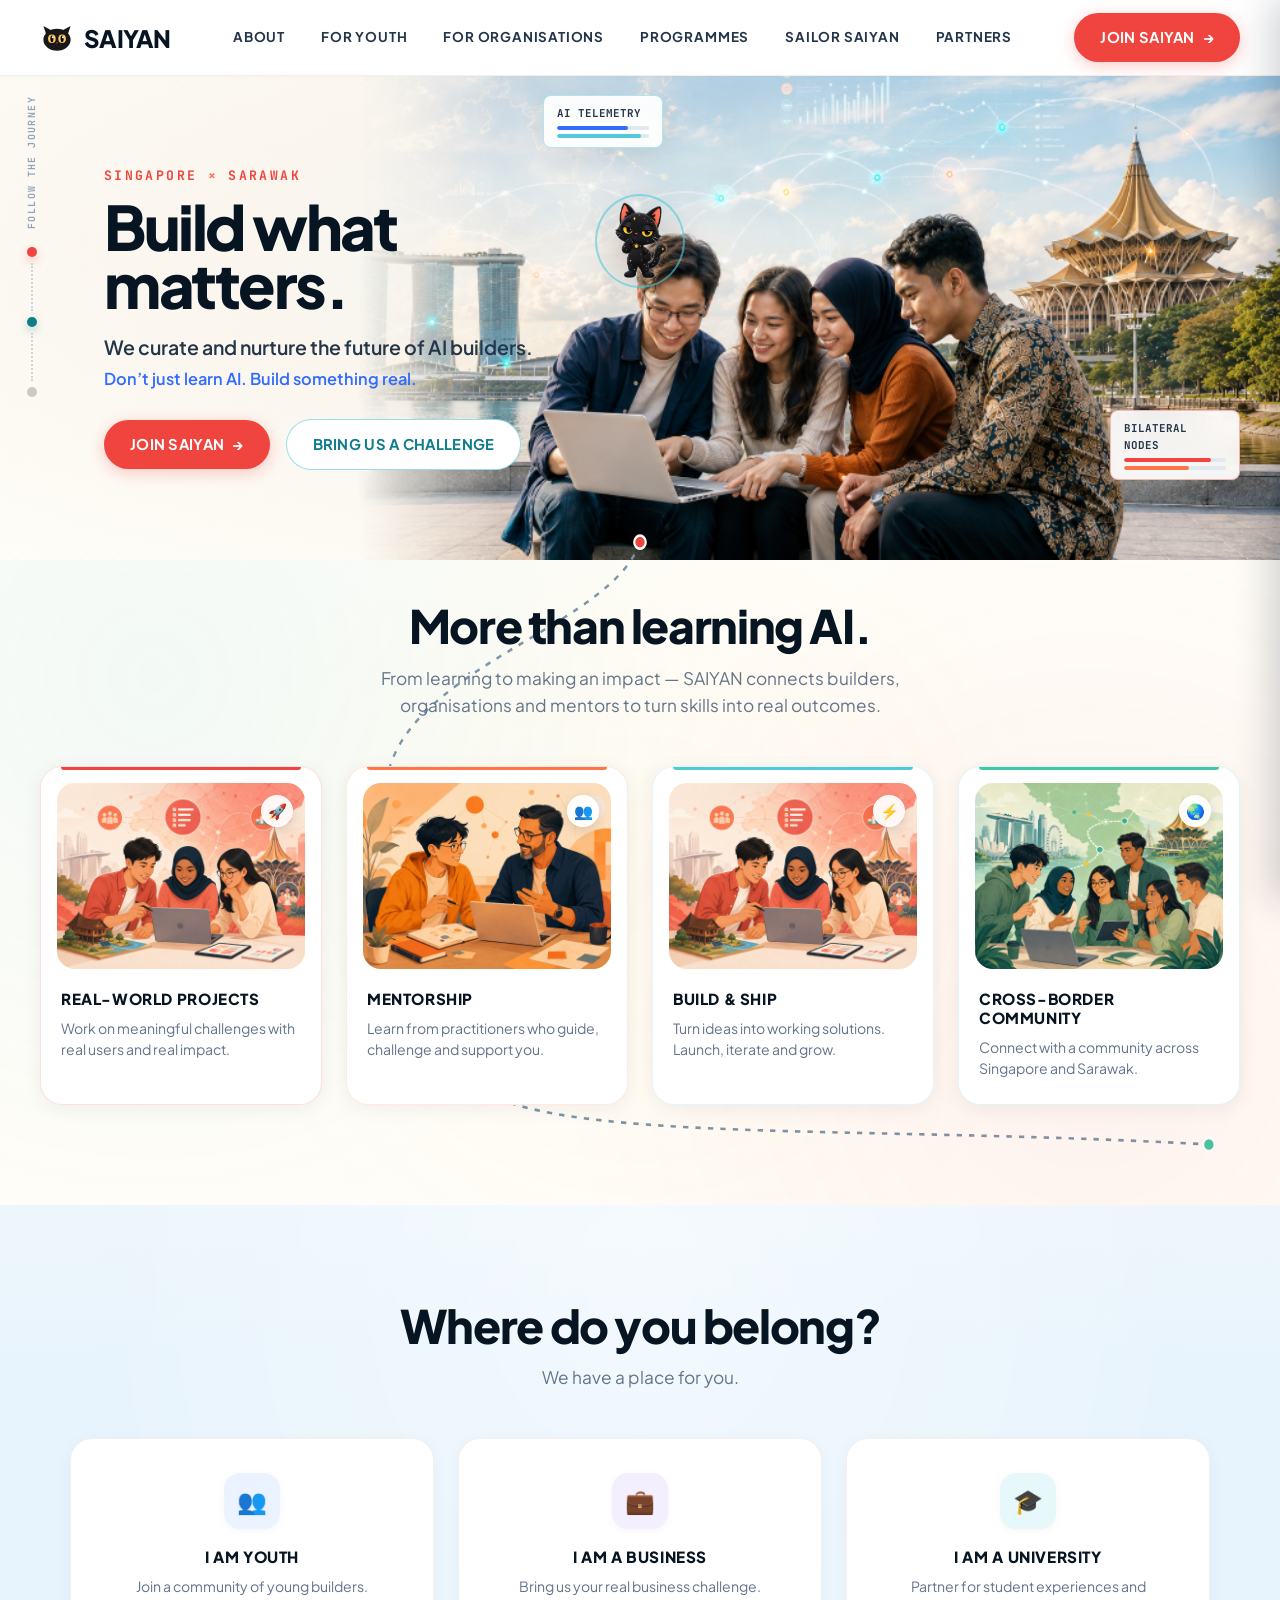
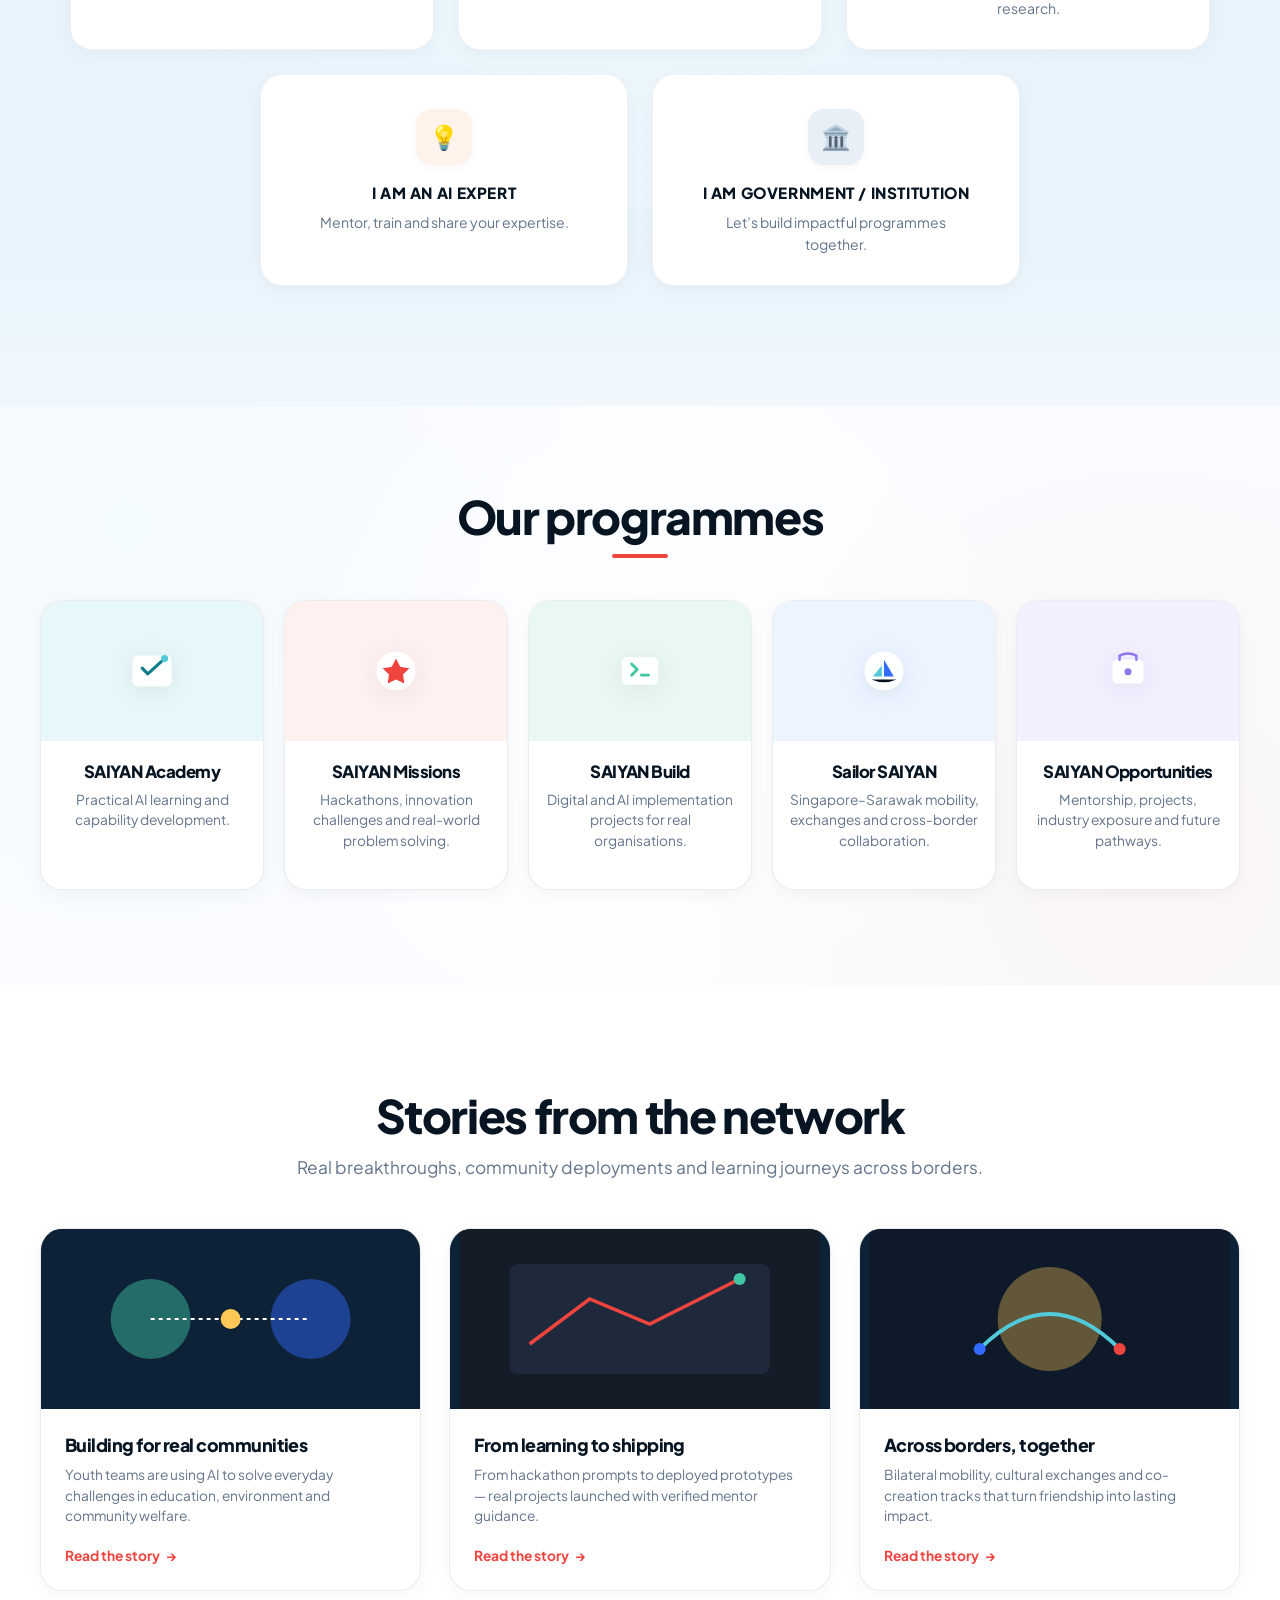
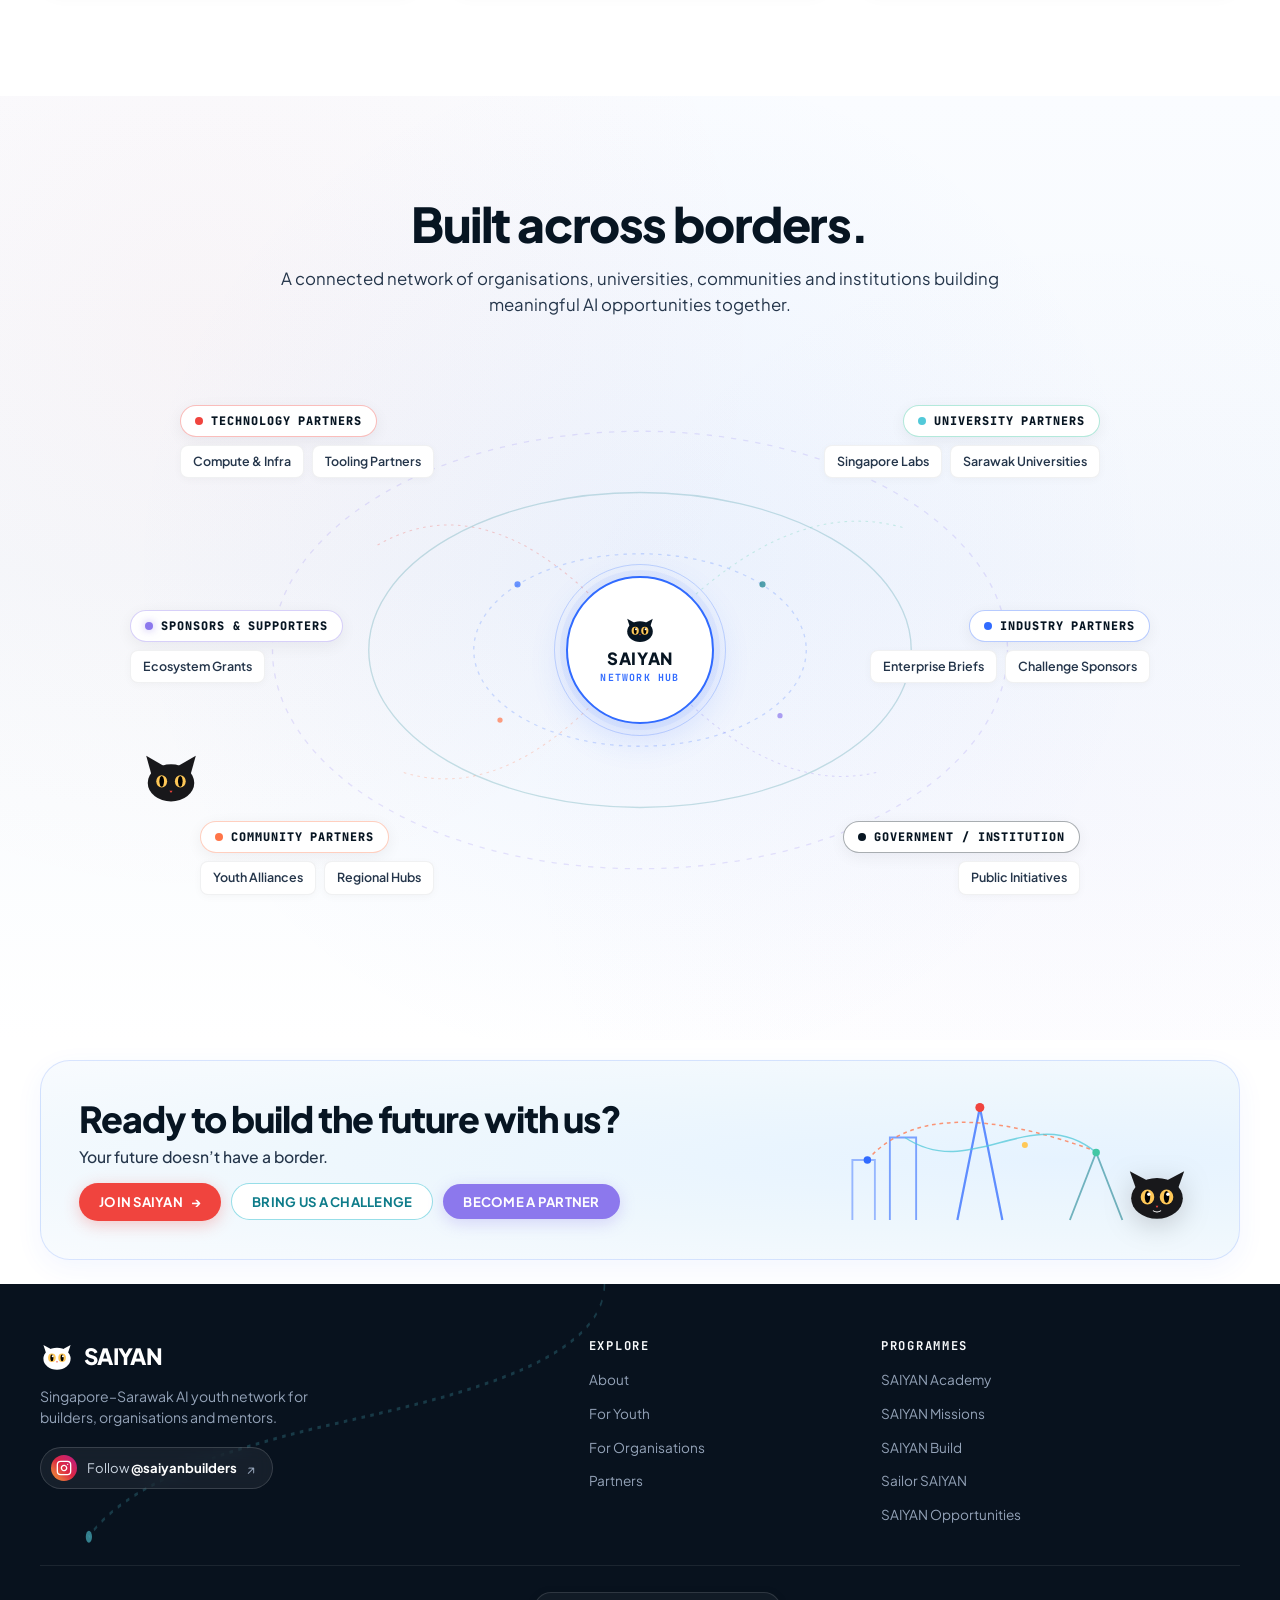
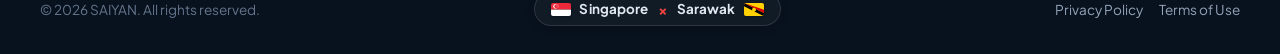
==== commit 16c6e3dc: "Enhance full website mobile responsiveness, navigation drawer, and viewport adaptations" ====
--- a/index.html
+++ b/index.html
@@ -19,10 +19,13 @@
   <!-- =========================================================================
        1. FLAT EDITORIAL HEADER
        ========================================================================= -->
+    <!-- =========================================================================
+       1. FLAT EDITORIAL HEADER & MOBILE NAVIGATION
+       ========================================================================= -->
   <header class="site-header" role="banner">
     <div class="container header-inner">
       <!-- Brand & Mascot Logo -->
-      <a href="#" class="brand-wrapper" aria-label="SAIYAN Homepage">
+      <a href="index.html" class="brand-wrapper" aria-label="SAIYAN Homepage">
         <svg class="brand-mascot-head" viewBox="0 0 40 40" fill="none" xmlns="http://www.w3.org/2000/svg">
           <polygon points="8,18 4,6 17,13" fill="#18181b"/>
           <polygon points="32,18 36,6 23,13" fill="#18181b"/>
@@ -38,7 +41,6 @@
         <span class="brand-title">SAIYAN</span>
       </a>
 
-      <!-- Desktop Navigation Links -->
       <!-- Desktop Navigation Links in exact order -->
       <nav class="main-nav" role="navigation" aria-label="Main Navigation">
         <a href="about.html" class="nav-link">ABOUT</a>
@@ -49,12 +51,44 @@
         <a href="index.html#partners" class="nav-link">PARTNERS</a>
       </nav>
 
-      <!-- Right CTA Button -->
+      <!-- Right Header Actions (Desktop CTA + Mobile Menu Button) -->
       <div class="header-action">
-        <a href="join.html" class="btn btn-coral"><span>JOIN SAIYAN</span><span>→</span></a>
+        <a href="join.html" class="btn btn-coral desktop-header-cta">
+          <span>JOIN SAIYAN</span>
+          <span>→</span>
+        </a>
+        
+        <button type="button" class="mobile-menu-toggle" id="mobileMenuBtn" aria-label="Toggle Navigation Menu" aria-expanded="false" aria-controls="mobileNavDrawer">
+          <span class="hamburger-bar"></span>
+          <span class="hamburger-bar"></span>
+          <span class="hamburger-bar"></span>
+        </button>
       </div>
     </div>
   </header>
+
+  <!-- Mobile Navigation Drawer Overlay -->
+  <div class="mobile-nav-backdrop" id="mobileNavBackdrop" aria-hidden="true"></div>
+  <nav class="mobile-nav-drawer" id="mobileNavDrawer" aria-label="Mobile Navigation" aria-hidden="true">
+    <div class="mobile-drawer-header">
+      <span class="mobile-drawer-brand">SAIYAN MENU</span>
+      <button type="button" class="mobile-drawer-close" id="mobileDrawerClose" aria-label="Close navigation menu">✕</button>
+    </div>
+    <ul class="mobile-nav-list">
+      <li><a href="about.html" class="mobile-nav-item">ABOUT</a></li>
+      <li><a href="youth.html" class="mobile-nav-item">FOR YOUTH</a></li>
+      <li><a href="organisations.html" class="mobile-nav-item">FOR ORGANISATIONS</a></li>
+      <li><a href="programmes.html" class="mobile-nav-item">PROGRAMMES</a></li>
+      <li><a href="sailor-saiyan.html" class="mobile-nav-item">SAILOR SAIYAN</a></li>
+      <li><a href="index.html#partners" class="mobile-nav-item">PARTNERS</a></li>
+    </ul>
+    <div class="mobile-nav-footer-cta">
+      <a href="join.html" class="btn btn-coral" style="width:100%; justify-content:center;">
+        <span>JOIN SAIYAN</span>
+        <span>→</span>
+      </a>
+    </div>
+  </nav>
 
   <main>
     <!-- =======================================================================
@@ -835,5 +869,47 @@
   </div>
 
   <script src="assets/app.js"></script>
+
+  <script>
+    document.addEventListener('DOMContentLoaded', () => {
+      const menuBtn = document.getElementById('mobileMenuBtn');
+      const closeBtn = document.getElementById('mobileDrawerClose');
+      const drawer = document.getElementById('mobileNavDrawer');
+      const backdrop = document.getElementById('mobileNavBackdrop');
+      const navLinks = document.querySelectorAll('.mobile-nav-item, .mobile-nav-footer-cta a');
+
+      function openMenu() {
+        if (!drawer || !backdrop || !menuBtn) return;
+        drawer.classList.add('is-open');
+        backdrop.classList.add('is-open');
+        menuBtn.setAttribute('aria-expanded', 'true');
+        drawer.setAttribute('aria-hidden', 'false');
+        document.body.classList.add('mobile-nav-locked');
+      }
+
+      function closeMenu() {
+        if (!drawer || !backdrop || !menuBtn) return;
+        drawer.classList.remove('is-open');
+        backdrop.classList.remove('is-open');
+        menuBtn.setAttribute('aria-expanded', 'false');
+        drawer.setAttribute('aria-hidden', 'true');
+        document.body.classList.remove('mobile-nav-locked');
+      }
+
+      if (menuBtn) menuBtn.addEventListener('click', openMenu);
+      if (closeBtn) closeBtn.addEventListener('click', closeMenu);
+      if (backdrop) backdrop.addEventListener('click', closeMenu);
+
+      navLinks.forEach(link => {
+        link.addEventListener('click', closeMenu);
+      });
+
+      document.addEventListener('keydown', (e) => {
+        if (e.key === 'Escape' && drawer && drawer.classList.contains('is-open')) {
+          closeMenu();
+        }
+      });
+    });
+  </script>
 </body>
 </html>
--- a/assets/styles.css
+++ b/assets/styles.css
@@ -5934,3 +5934,303 @@
     padding: 28px 20px;
   }
 }
+
+/* ==========================================================================
+   19. GLOBAL MOBILE NAVIGATION & COMPREHENSIVE RESPONSIVE SUITE
+   ========================================================================== */
+
+/* Mobile Hamburger Button */
+.mobile-menu-toggle {
+  display: none;
+  width: 44px;
+  height: 44px;
+  background: transparent;
+  border: 1px solid var(--border-light);
+  border-radius: var(--radius-sm);
+  cursor: pointer;
+  flex-direction: column;
+  align-items: center;
+  justify-content: center;
+  gap: 5px;
+  padding: 0;
+  margin-left: 10px;
+  transition: all var(--transition-fast);
+}
+
+.mobile-menu-toggle:hover {
+  background: rgba(7, 21, 34, 0.04);
+  border-color: rgba(7, 21, 34, 0.16);
+}
+
+.hamburger-bar {
+  width: 20px;
+  height: 2px;
+  background-color: var(--text-deep-navy);
+  border-radius: 2px;
+  transition: all var(--transition-fast);
+}
+
+/* Mobile Nav Drawer Backdrop */
+.mobile-nav-backdrop {
+  position: fixed;
+  inset: 0;
+  background: rgba(7, 21, 34, 0.5);
+  backdrop-filter: blur(4px);
+  -webkit-backdrop-filter: blur(4px);
+  z-index: 1050;
+  opacity: 0;
+  visibility: hidden;
+  transition: opacity var(--transition-normal), visibility var(--transition-normal);
+}
+
+.mobile-nav-backdrop.is-open {
+  opacity: 1;
+  visibility: visible;
+}
+
+/* Mobile Nav Drawer Panel */
+.mobile-nav-drawer {
+  position: fixed;
+  top: 0;
+  right: 0;
+  bottom: 0;
+  width: min(85vw, 340px);
+  background: #FFFFFF;
+  z-index: 1100;
+  box-shadow: -10px 0 35px rgba(7, 21, 34, 0.18);
+  display: flex;
+  flex-direction: column;
+  transform: translateX(100%);
+  transition: transform var(--transition-normal);
+  padding: 24px 20px;
+  overflow-y: auto;
+}
+
+.mobile-nav-drawer.is-open {
+  transform: translateX(0);
+}
+
+body.mobile-nav-locked {
+  overflow: hidden;
+}
+
+.mobile-drawer-header {
+  display: flex;
+  align-items: center;
+  justify-content: space-between;
+  padding-bottom: 16px;
+  border-bottom: 1px solid var(--border-light);
+  margin-bottom: 20px;
+}
+
+.mobile-drawer-brand {
+  font-family: var(--font-mono);
+  font-size: 0.8rem;
+  font-weight: 800;
+  letter-spacing: 0.14em;
+  color: var(--text-muted);
+}
+
+.mobile-drawer-close {
+  width: 38px;
+  height: 38px;
+  border-radius: 50%;
+  background: #F1F5F9;
+  color: var(--text-deep-navy);
+  display: grid;
+  place-items: center;
+  font-size: 1.1rem;
+  cursor: pointer;
+  transition: background var(--transition-fast);
+}
+
+.mobile-drawer-close:hover {
+  background: #E2E8F0;
+}
+
+.mobile-nav-list {
+  list-style: none;
+  display: flex;
+  flex-direction: column;
+  gap: 8px;
+  flex-grow: 1;
+}
+
+.mobile-nav-item {
+  display: block;
+  padding: 12px 16px;
+  font-family: var(--font-sans);
+  font-size: 0.96rem;
+  font-weight: 700;
+  color: var(--text-deep-navy);
+  border-radius: var(--radius-sm);
+  text-decoration: none;
+  transition: all var(--transition-fast);
+}
+
+.mobile-nav-item:hover {
+  background: #F8FAFC;
+  color: var(--accent-coral);
+}
+
+.mobile-nav-item.active {
+  background: rgba(240, 68, 62, 0.08);
+  color: var(--accent-coral);
+  font-weight: 800;
+}
+
+.mobile-nav-footer-cta {
+  padding-top: 20px;
+  border-top: 1px solid var(--border-light);
+  margin-top: 16px;
+}
+
+/* ==========================================================================
+   MOBILE & TABLET RESPONSIVE OVERRIDES (<= 1023px)
+   ========================================================================== */
+@media (max-width: 1023px) {
+  .main-nav {
+    display: none !important;
+  }
+  .mobile-menu-toggle {
+    display: flex !important;
+  }
+  
+  /* Hero section adjustments */
+  .hero-section {
+    min-height: auto;
+    padding-top: calc(var(--header-height) + 24px);
+    padding-bottom: 40px;
+  }
+  
+  .hero-text-block {
+    transform: translateX(0);
+    max-width: 100%;
+    margin-bottom: 24px;
+    text-align: left;
+  }
+  
+  .hero-headline {
+    font-size: clamp(2.4rem, 6vw, 3.8rem);
+    line-height: 1.05;
+  }
+  
+  .hero-visual-bleed {
+    position: relative;
+    width: 100%;
+    height: 380px;
+    margin-top: 20px;
+  }
+
+  .hero-journey-rail {
+    display: none !important;
+  }
+}
+
+/* ==========================================================================
+   MOBILE RESPONSIVE OVERRIDES (<= 640px)
+   ========================================================================== */
+@media (max-width: 640px) {
+  :root {
+    --header-height: 68px;
+  }
+  
+  .container {
+    padding-left: 16px;
+    padding-right: 16px;
+  }
+
+  .desktop-header-cta {
+    display: none !important;
+  }
+
+  .brand-title {
+    font-size: 1.35rem;
+  }
+
+  /* Buttons on small screens */
+  .btn {
+    min-height: 44px;
+  }
+
+  .hero-button-group, .about-hero-actions, .sailor-hero-actions {
+    flex-direction: column;
+    align-items: stretch;
+    width: 100%;
+  }
+
+  .hero-button-group .btn, .about-hero-actions .btn, .sailor-hero-actions .btn {
+    width: 100%;
+    justify-content: center;
+  }
+
+  .hero-visual-bleed {
+    height: 280px;
+  }
+
+  .hero-ui-overlay-left, .hero-ui-overlay-right {
+    display: none !important;
+  }
+
+  /* Modals on small screens */
+  .modal-overlay {
+    padding: 12px;
+  }
+
+  .modal-card {
+    padding: 24px 18px;
+    max-height: 92vh;
+    border-radius: var(--radius-lg);
+  }
+
+  .modal-title {
+    font-size: 1.3rem;
+  }
+
+  /* Join & Enquiry Forms */
+  .join-layout-grid {
+    grid-template-columns: 1fr;
+    gap: 32px;
+  }
+
+  .form-card {
+    padding: 24px 16px;
+  }
+
+  .form-row-2 {
+    grid-template-columns: 1fr;
+    gap: 0;
+  }
+
+  /* Ecosystem & Cards */
+  .three-pillars-grid, .ecosystem-five-grid, .collaborators-triad-grid, .sailor-audience-grid-4 {
+    grid-template-columns: 1fr !important;
+  }
+
+  .philosophy-process-row {
+    flex-direction: column;
+    gap: 12px;
+  }
+
+  .phil-arrow {
+    transform: rotate(90deg);
+  }
+
+  .bilateral-grid-columns {
+    grid-template-columns: 1fr !important;
+    gap: 16px;
+  }
+
+  .footer-bottom {
+    flex-direction: column;
+    align-items: center;
+    text-align: center;
+    gap: 14px;
+  }
+
+  .footer-legal-links {
+    flex-wrap: wrap;
+    justify-content: center;
+    gap: 12px;
+  }
+}
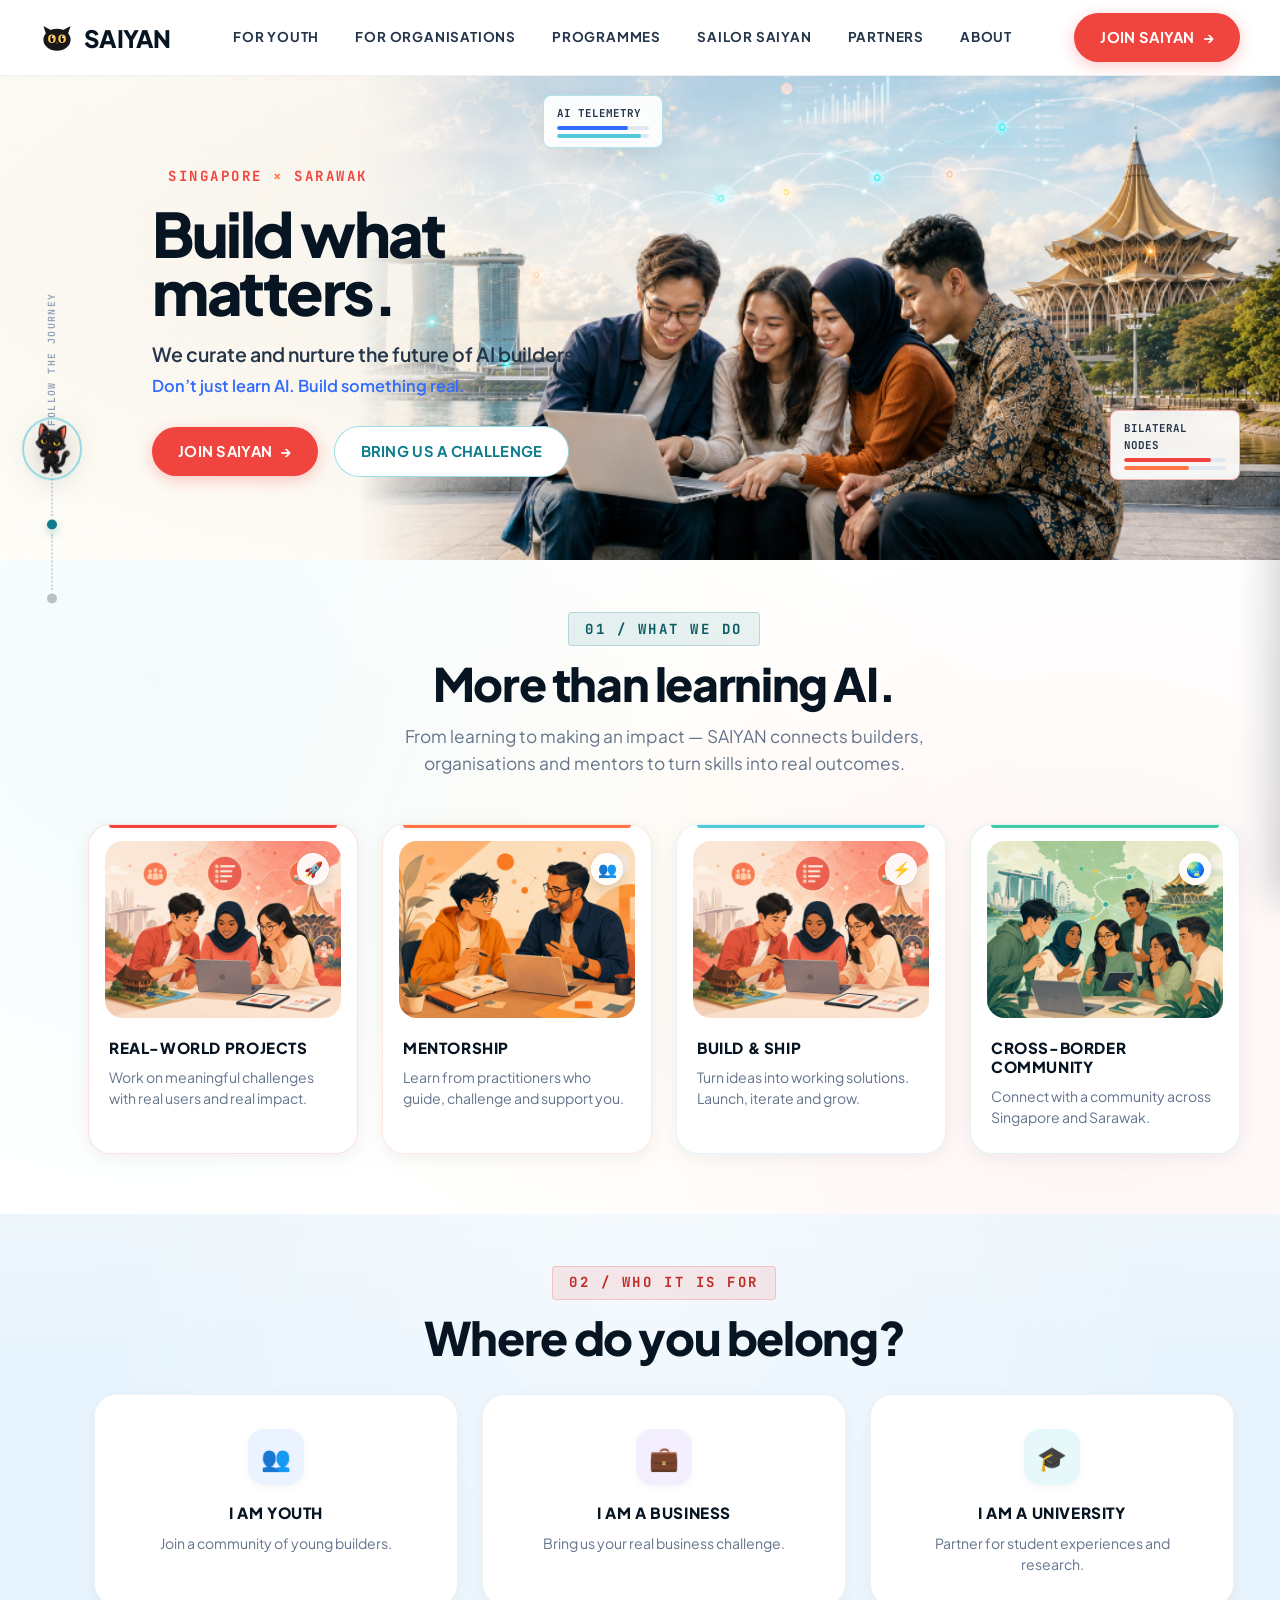
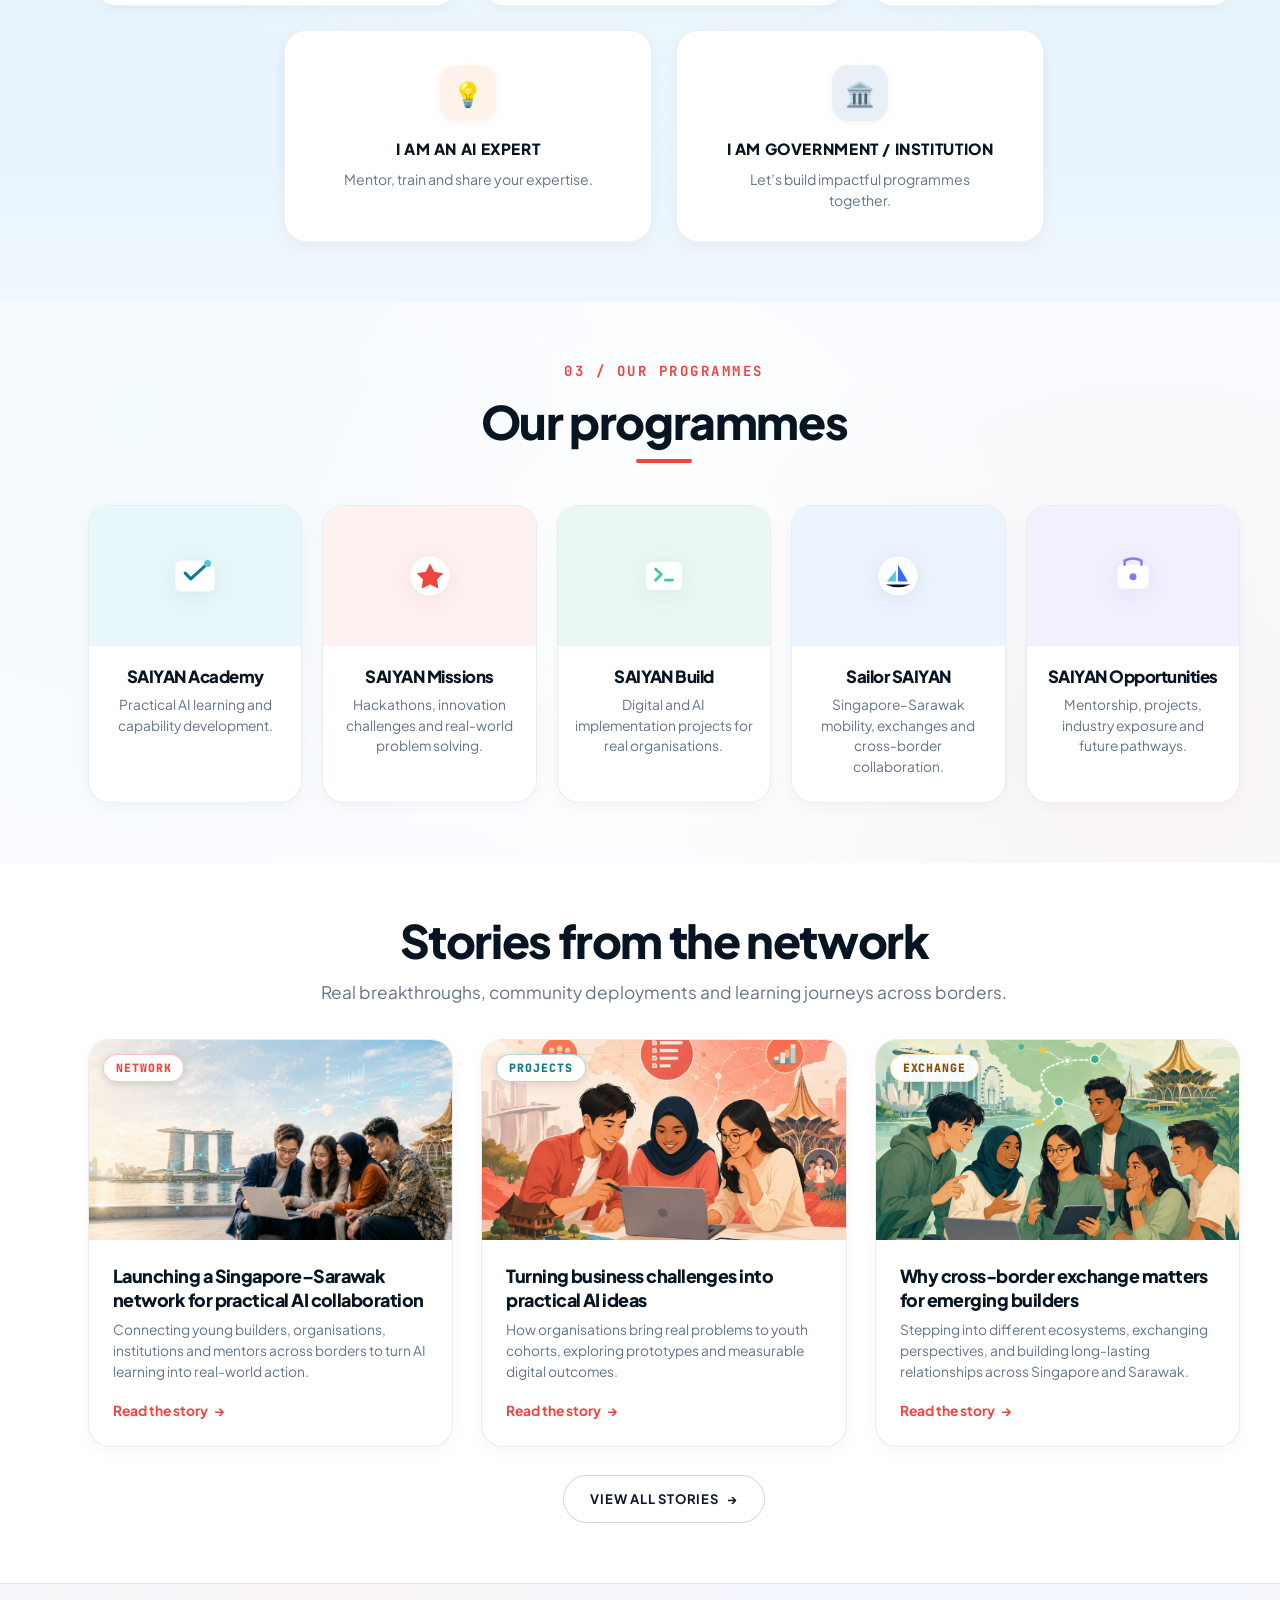
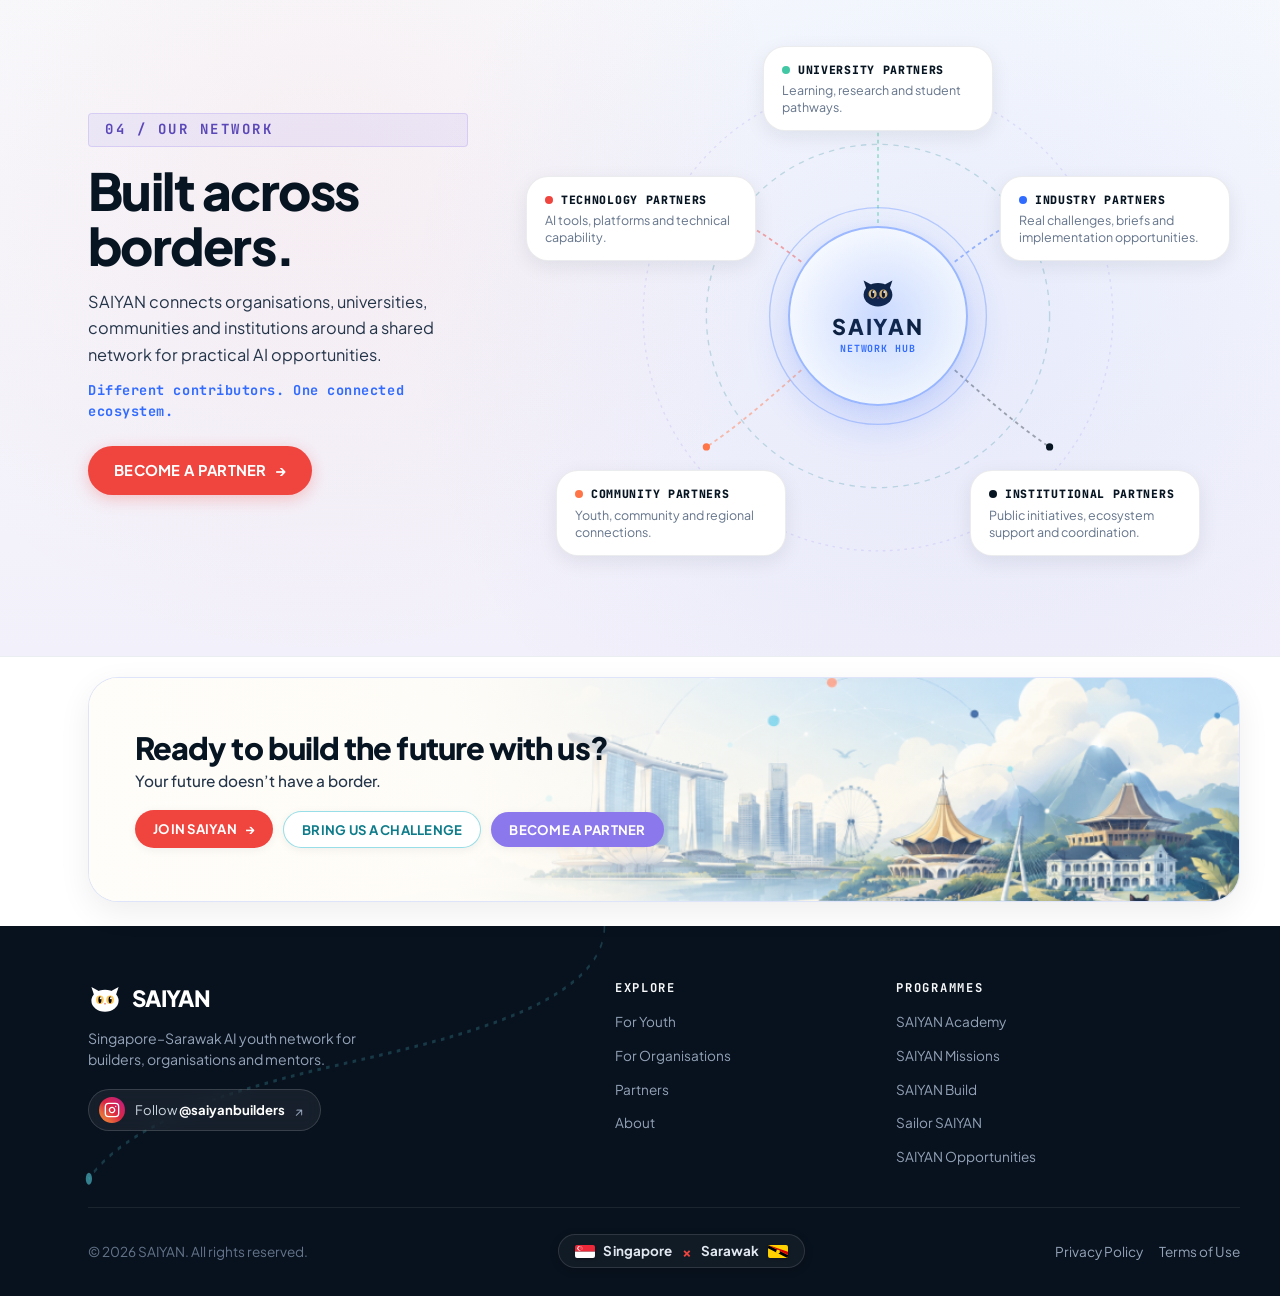
==== commit cccad2ec: "fix(desktop): fix persistent journey rail mascot visibility and z-index across sections" ====
--- a/index.html
+++ b/index.html
@@ -12,7 +12,31 @@
   <link rel="preconnect" href="https://fonts.gstatic.com" crossorigin />
   <link href="https://fonts.googleapis.com/css2?family=JetBrains+Mono:wght@500;700&family=Plus+Jakarta+Sans:wght@400;500;600;700;800;900&display=swap" rel="stylesheet" />
   
-  <link rel="stylesheet" href="assets/styles.css" />
+  <link rel="stylesheet" href="assets/styles.css?v=20260904_03" />
+  <style>
+    /* Critical Rail Fix: Guarantees fixed viewport floating above every section */
+    @media (min-width: 992px) {
+      .hero-journey-rail {
+        position: fixed !important;
+        left: 28px !important;
+        top: 50% !important;
+        transform: translateY(-50%) !important;
+        z-index: 99990 !important;
+        display: flex !important;
+        flex-direction: column !important;
+        align-items: center !important;
+        pointer-events: auto !important;
+        width: 48px !important;
+      }
+      .persistent-mascot-container {
+        position: absolute !important;
+        left: 50% !important;
+        transform: translate(-50%, -50%) !important;
+        z-index: 99995 !important;
+        pointer-events: auto !important;
+      }
+    }
+  </style>
 </head>
 <body>
 
@@ -43,12 +67,12 @@
 
       <!-- Desktop Navigation Links in exact order -->
       <nav class="main-nav" role="navigation" aria-label="Main Navigation">
-        <a href="about.html" class="nav-link">ABOUT</a>
-        <a href="youth.html" class="nav-link">FOR YOUTH</a>
-        <a href="organisations.html" class="nav-link">FOR ORGANISATIONS</a>
-        <a href="programmes.html" class="nav-link">PROGRAMMES</a>
-        <a href="sailor-saiyan.html" class="nav-link">SAILOR SAIYAN</a>
+        <a href="youth.html" class="nav-link ">FOR YOUTH</a>
+        <a href="organisations.html" class="nav-link ">FOR ORGANISATIONS</a>
+        <a href="programmes.html" class="nav-link ">PROGRAMMES</a>
+        <a href="sailor-saiyan.html" class="nav-link ">SAILOR SAIYAN</a>
         <a href="index.html#partners" class="nav-link">PARTNERS</a>
+        <a href="about.html" class="nav-link ">ABOUT</a>
       </nav>
 
       <!-- Right Header Actions (Desktop CTA + Mobile Menu Button) -->
@@ -75,12 +99,12 @@
       <button type="button" class="mobile-drawer-close" id="mobileDrawerClose" aria-label="Close navigation menu">✕</button>
     </div>
     <ul class="mobile-nav-list">
-      <li><a href="about.html" class="mobile-nav-item">ABOUT</a></li>
-      <li><a href="youth.html" class="mobile-nav-item">FOR YOUTH</a></li>
-      <li><a href="organisations.html" class="mobile-nav-item">FOR ORGANISATIONS</a></li>
-      <li><a href="programmes.html" class="mobile-nav-item">PROGRAMMES</a></li>
-      <li><a href="sailor-saiyan.html" class="mobile-nav-item">SAILOR SAIYAN</a></li>
+      <li><a href="youth.html" class="mobile-nav-item ">FOR YOUTH</a></li>
+      <li><a href="organisations.html" class="mobile-nav-item ">FOR ORGANISATIONS</a></li>
+      <li><a href="programmes.html" class="mobile-nav-item ">PROGRAMMES</a></li>
+      <li><a href="sailor-saiyan.html" class="mobile-nav-item ">SAILOR SAIYAN</a></li>
       <li><a href="index.html#partners" class="mobile-nav-item">PARTNERS</a></li>
+      <li><a href="about.html" class="mobile-nav-item ">ABOUT</a></li>
     </ul>
     <div class="mobile-nav-footer-cta">
       <a href="join.html" class="btn btn-coral" style="width:100%; justify-content:center;">
@@ -90,66 +114,44 @@
     </div>
   </nav>
 
+  <!-- Global Left-Side Vertical Journey Route with Mascot (Desktop Only, direct child of body) -->
+  <div class="hero-journey-rail" id="journeyRail" aria-hidden="true">
+    <span class="hero-journey-label">FOLLOW THE JOURNEY</span>
+    <div class="journey-node node-coral" id="railNode0"></div>
+    <div class="journey-line-segment"></div>
+    <div class="journey-node node-cyan" id="railNode1"></div>
+    <div class="journey-line-segment"></div>
+    <div class="journey-node node-navy" id="railNode2"></div>
+
+    <!-- Left Rail Mascot Container (Desktop Only, constrained exclusively to left track) -->
+    <div class="persistent-mascot-container" id="persistentMascot">
+      <!-- Mascot Speech Bubble -->
+      <div class="mascot-speech-bubble" id="mascotBubble" role="dialog" aria-label="Usei Usei Cat message">
+        <p class="speech-bubble-text" id="mascotBubbleText">Hi, I’m Usei.<br />Follow me through SAIYAN.</p>
+        <button class="speech-bubble-action" id="bubbleExploreBtn">Explore with me →</button>
+      </div>
+
+      <!-- Mascot Button Trigger -->
+      <button 
+        type="button"
+        class="hero-mascot-btn" 
+        id="heroMascotBtn" 
+        aria-label="Meet Usei Usei, your SAIYAN guide"
+        title="Click to interact with Usei Usei Cat"
+      >
+        <img src="assets/img/usei_usei_cat_transparent.png" alt="Usei Usei Cat Companion" style="width:100%; height:auto;" />
+      </button>
+    </div>
+  </div>
+
   <main>
     <!-- =======================================================================
-         2. UNIFIED JOURNEY SECTION (HERO + SECTION 2 WITH CONVEX CURVED BOUNDARY & SMOOTH ROUTE)
+         2A. HERO SECTION
          ======================================================================= -->
-    <div class="unified-journey-wrapper" id="journeyWrapper">
-      
-      <!-- Convex (凸) Crisp Clean Designed Curved Divider between Hero and Section 2 -->
-      <div class="hero-bottom-curve-divider" aria-hidden="true">
-        <svg viewBox="0 0 1440 90" preserveAspectRatio="none">
-          <path d="M 0 90 Q 720 0 1440 90 L 1440 90 L 0 90 Z" fill="#FFFDF8" />
-        </svg>
-      </div>
-
-      <!-- Shared SVG Canvas for the Single Continuous Route (Hero -> Sec 2) -->
-      <svg class="shared-journey-svg-canvas" id="sharedSvgCanvas" viewBox="0 0 1440 1200" preserveAspectRatio="none" aria-hidden="true">
-        <!-- Smooth, organic S-Curve Dotted Route from (720, 540) to exact destination node at (1360, 1140) -->
-        <path id="continuousJourneyPath" class="shared-journey-path" d="M 720 540 C 690 620, 480 660, 440 760 C 405 845, 455 980, 530 1080 C 620 1140, 960 1120, 1360 1140" />
-        
-        <!-- Only Start Node (Hero) and Rightmost Destination Node (Green) -->
-        <circle id="journeyNode0" class="journey-node-dot" cx="720" cy="540" fill="#F0443E" />
-        <circle id="journeyNode3" class="journey-node-dot" cx="1360" cy="1140" fill="#42C7A5" />
-      </svg>
-
-      <!-- Persistent Usei Usei Cat Container -->
-      <div class="persistent-mascot-container" id="persistentMascot">
-        <!-- Mascot Speech Bubble -->
-        <div class="mascot-speech-bubble" id="mascotBubble" role="dialog" aria-label="Usei Usei Cat message">
-          <p class="speech-bubble-text" id="mascotBubbleText">Hi, I’m Usei.<br />Follow me through SAIYAN.</p>
-          <button class="speech-bubble-action" id="bubbleExploreBtn">Explore with me →</button>
-        </div>
-
-        <!-- Mascot Button Trigger with Pulsing Cue -->
-        <button 
-          type="button"
-          class="hero-mascot-btn" 
-          id="heroMascotBtn" 
-          aria-label="Meet Usei Usei, your SAIYAN guide"
-          title="Click to interact with Usei Usei Cat"
-        >
-          <img src="assets/img/usei_usei_cat_transparent.png" alt="Usei Usei Cat Companion" style="width:100%; height:auto;" />
-        </button>
-      </div>
-
-      <!-- =====================================================================
-           2A. HERO SECTION
-           ===================================================================== -->
-      <section class="hero-section" id="hero">
-        <div class="hero-curve-bg" aria-hidden="true"></div>
-
-        <!-- Left Vertical Dotted Journey Route -->
-        <div class="hero-journey-rail" id="journeyRail" aria-hidden="true">
-          <span class="hero-journey-label">FOLLOW THE JOURNEY</span>
-          <div class="journey-node node-coral"></div>
-          <div class="journey-line-segment"></div>
-          <div class="journey-node node-cyan"></div>
-          <div class="journey-line-segment"></div>
-          <div class="journey-node node-navy"></div>
-        </div>
-
-        <!-- Left Content Container -->
+    <section class="hero-section" id="hero">
+      <div class="hero-curve-bg" aria-hidden="true"></div>
+
+      <!-- Left Content Container -->
         <div class="container hero-layout-wrapper">
           <div class="hero-text-block">
             <div class="section-eyebrow">
@@ -215,6 +217,9 @@
 
         <div class="container" style="position:relative;">
           <div class="section-header">
+            <div class="section-eyebrow eyebrow-cyan">
+              <span>01 / WHAT WE DO</span>
+            </div>
             <h2 class="section-title">More than learning AI.</h2>
             <p class="section-subtitle">
               From learning to making an impact — SAIYAN connects builders,<br />
@@ -278,7 +283,6 @@
 
         </div>
       </section>
-    </div>
 
     <!-- =======================================================================
          3. SECTION: WHERE DO YOU BELONG? (Sky & Clouds Atmosphere Background)
@@ -287,8 +291,10 @@
       <div class="belong-ambient-glow" aria-hidden="true"></div>
       <div class="container" style="position:relative; z-index:20;">
         <div class="section-header">
+          <div class="section-eyebrow eyebrow-coral">
+            <span>02 / WHO IT IS FOR</span>
+          </div>
           <h2 class="section-title">Where do you belong?</h2>
-          <p class="section-subtitle">We have a place for you.</p>
         </div>
 
         <!-- 5 Cards Structured in Centred 3 + 2 Layout -->
@@ -344,6 +350,9 @@
       <div class="programmes-ambient-bg" aria-hidden="true"></div>
       <div class="container" style="position:relative; z-index:20;">
         <div class="programmes-header">
+          <div class="section-eyebrow eyebrow-yellow" style="margin-bottom: 8px;">
+            <span>03 / OUR PROGRAMMES</span>
+          </div>
           <h2 class="programmes-title">Our programmes</h2>
           <div class="programmes-title-underline" aria-hidden="true"></div>
         </div>
@@ -449,224 +458,197 @@
 
         <div class="stories-grid">
           <!-- Story 1 -->
-          <article class="story-card" onclick="window.openPlaceholderModal('Building for real communities', 'How cross-border youth teams are using AI to solve everyday challenges in education, healthcare and ecology.')">
-            <div class="story-thumb">
-              <svg viewBox="0 0 360 180" width="100%" height="100%">
-                <rect width="360" height="180" fill="#0D2137"/>
-                <circle cx="100" cy="90" r="40" fill="#42C7A5" opacity="0.45"/>
-                <circle cx="260" cy="90" r="40" fill="#316BFF" opacity="0.45"/>
-                <line x1="100" y1="90" x2="260" y2="90" stroke="#FFFFFF" stroke-width="2" stroke-dasharray="4 4"/>
-                <circle cx="180" cy="90" r="10" fill="#FFC857"/>
-              </svg>
-            </div>
+          <article class="story-card">
+            <a href="story-detail.html?slug=saiyan-network-launch" class="story-card-cover-link">
+              <img src="assets/img/hero_scene_ultra_wide_21x9.png" alt="Launching a Singapore–Sarawak network for practical AI collaboration" class="story-cover-image" />
+              <span class="story-category-pill cat-coral">NETWORK</span>
+            </a>
             <div class="story-body">
-              <h3 class="story-title">Building for real communities</h3>
-              <p class="story-desc">Youth teams are using AI to solve everyday challenges in education, environment and community welfare.</p>
-              <div class="story-link-text">Read the story <span>→</span></div>
+              <h3 class="story-title"><a href="story-detail.html?slug=saiyan-network-launch" style="color:inherit; text-decoration:none;">Launching a Singapore–Sarawak network for practical AI collaboration</a></h3>
+              <p class="story-desc">Connecting young builders, organisations, institutions and mentors across borders to turn AI learning into real-world action.</p>
+              <a href="story-detail.html?slug=saiyan-network-launch" class="story-link-text">Read the story <span>→</span></a>
             </div>
           </article>
 
           <!-- Story 2 -->
-          <article class="story-card" onclick="window.openPlaceholderModal('From learning to shipping', 'From classrooms to real world — ideas built, tested and launched by cross-border teams with industry mentors.')">
-            <div class="story-thumb">
-              <svg viewBox="0 0 360 180" width="100%" height="100%">
-                <rect width="360" height="180" fill="#151C28"/>
-                <rect x="50" y="35" width="260" height="110" rx="8" fill="#1E293B"/>
-                <polyline points="70,115 130,70 190,95 280,50" stroke="#F0443E" stroke-width="3.5" fill="none"/>
-                <circle cx="280" cy="50" r="6" fill="#42C7A5"/>
-              </svg>
-            </div>
+          <article class="story-card">
+            <a href="story-detail.html?slug=ai-business-design-hackathon" class="story-card-cover-link">
+              <img src="assets/img/card_real_world_projects.jpg" alt="Turning business challenges into practical AI ideas" class="story-cover-image" />
+              <span class="story-category-pill cat-cyan">PROJECTS</span>
+            </a>
             <div class="story-body">
-              <h3 class="story-title">From learning to shipping</h3>
-              <p class="story-desc">From hackathon prompts to deployed prototypes — real projects launched with verified mentor guidance.</p>
-              <div class="story-link-text">Read the story <span>→</span></div>
+              <h3 class="story-title"><a href="story-detail.html?slug=ai-business-design-hackathon" style="color:inherit; text-decoration:none;">Turning business challenges into practical AI ideas</a></h3>
+              <p class="story-desc">How organisations bring real problems to youth cohorts, exploring prototypes and measurable digital outcomes.</p>
+              <a href="story-detail.html?slug=ai-business-design-hackathon" class="story-link-text">Read the story <span>→</span></a>
             </div>
           </article>
 
           <!-- Story 3 -->
-          <article class="story-card" onclick="window.openPlaceholderModal('Across borders, together', 'Singapore–Sarawak student exchanges and fellowships turning bilateral connection into lasting innovation impact.')">
-            <div class="story-thumb">
-              <svg viewBox="0 0 360 180" width="100%" height="100%">
-                <rect width="360" height="180" fill="#0E1A29"/>
-                <circle cx="180" cy="90" r="52" fill="#FFC857" opacity="0.35"/>
-                <path d="M110 120 Q 180 50 250 120" stroke="#52C9D9" stroke-width="4" fill="none"/>
-                <circle cx="110" cy="120" r="6" fill="#316BFF"/>
-                <circle cx="250" cy="120" r="6" fill="#F0443E"/>
-              </svg>
-            </div>
+          <article class="story-card">
+            <a href="story-detail.html?slug=cross-border-youth-collaboration" class="story-card-cover-link">
+              <img src="assets/img/card_cross_border_community.jpg" alt="Why cross-border exchange matters for emerging builders" class="story-cover-image" />
+              <span class="story-category-pill cat-yellow">EXCHANGE</span>
+            </a>
             <div class="story-body">
-              <h3 class="story-title">Across borders, together</h3>
-              <p class="story-desc">Bilateral mobility, cultural exchanges and co-creation tracks that turn friendship into lasting impact.</p>
-              <div class="story-link-text">Read the story <span>→</span></div>
+              <h3 class="story-title"><a href="story-detail.html?slug=cross-border-youth-collaboration" style="color:inherit; text-decoration:none;">Why cross-border exchange matters for emerging builders</a></h3>
+              <p class="story-desc">Stepping into different ecosystems, exchanging perspectives, and building long-lasting relationships across Singapore and Sarawak.</p>
+              <a href="story-detail.html?slug=cross-border-youth-collaboration" class="story-link-text">Read the story <span>→</span></a>
             </div>
           </article>
         </div>
+
+        <div style="text-align:center; margin-top:28px;">
+          <a href="stories.html" class="btn btn-outline" style="border-color:#cbd5e1; color:#0f172a; font-size:13px; font-weight:700; letter-spacing:0.06em;">
+            <span>VIEW ALL STORIES</span>
+            <span>→</span>
+          </a>
+        </div>
       </div>
     </section>
 
-    <!-- =======================================================================
-         6. SECTION: PARTNER NETWORK (Concentric Orbital Network System)
+            <!-- =======================================================================
+         6. SECTION 6: PARTNER ECOSYSTEM (TWO-COLUMN DESKTOP + VERTICAL MOBILE ROUTE)
          ======================================================================= -->
     <section class="partner-network-section" id="partners">
-      <!-- Premium Warm Ivory & Pale Blue Ambient Lighting -->
-      <div class="partner-network-ambient" aria-hidden="true"></div>
+      <div class="partner-bg-glow" aria-hidden="true"></div>
 
       <div class="container" style="position:relative; z-index:10;">
-        <div class="partner-network-header">
-          <h2 class="partner-network-title">Built across borders.</h2>
-          <p class="partner-network-subtitle">
-            A connected network of organisations, universities, communities and institutions building meaningful AI opportunities together.
-          </p>
-        </div>
-
-        <!-- Central Orbital Network Canvas & Visual System -->
-        <div class="orbital-network-wrapper">
-          <!-- Responsive Concentric SVG Orbit Rings -->
-          <svg class="orbital-rings-svg" viewBox="0 0 960 640" fill="none" xmlns="http://www.w3.org/2000/svg" aria-hidden="true">
-            <!-- Concentric Orbital Ellipses with Subtle Gradient Stems -->
-            <ellipse cx="480" cy="320" rx="190" ry="110" stroke="rgba(49, 107, 255, 0.22)" stroke-width="1.5" stroke-dasharray="4 6"/>
-            <ellipse cx="480" cy="320" rx="310" ry="180" stroke="rgba(14, 124, 138, 0.22)" stroke-width="1.5"/>
-            <ellipse cx="480" cy="320" rx="420" ry="250" stroke="rgba(140, 120, 237, 0.2)" stroke-width="1.5" stroke-dasharray="6 8"/>
-
-            <!-- Subtle Inter-Orbit Trajectory Lines -->
-            <path d="M 180 200 Q 320 120 480 320" stroke="rgba(240, 68, 62, 0.25)" stroke-width="1.2" stroke-dasharray="3 5"/>
-            <path d="M 780 180 Q 640 140 480 320" stroke="rgba(66, 199, 165, 0.25)" stroke-width="1.2" stroke-dasharray="3 5"/>
-            <path d="M 210 460 Q 340 500 480 320" stroke="rgba(255, 117, 72, 0.25)" stroke-width="1.2" stroke-dasharray="3 5"/>
-            <path d="M 750 460 Q 620 490 480 320" stroke="rgba(140, 120, 237, 0.25)" stroke-width="1.2" stroke-dasharray="3 5"/>
-
-            <!-- Orbit Constellation Dots -->
-            <circle cx="340" cy="245" r="3.5" fill="#316BFF" opacity="0.7"/>
-            <circle cx="620" cy="245" r="3.5" fill="#0E7C8A" opacity="0.7"/>
-            <circle cx="320" cy="400" r="3" fill="#FF7548" opacity="0.7"/>
-            <circle cx="640" cy="395" r="3" fill="#8C78ED" opacity="0.7"/>
-          </svg>
-
-          <!-- Central SAIYAN Network Hub -->
-          <div class="orbital-central-hub" onclick="window.openPlaceholderModal('SAIYAN Network Hub', 'The central bilateral coordination nexus connecting youth builders with global opportunities.')" title="SAIYAN Central Connector">
-            <div class="hub-pulse-ring" aria-hidden="true"></div>
-            <div class="hub-core-card">
-              <svg class="hub-cat-logo" viewBox="0 0 40 40" fill="none">
-                <polygon points="8,18 4,6 17,13" fill="#071522"/>
-                <polygon points="32,18 36,6 23,13" fill="#071522"/>
-                <ellipse cx="20" cy="22" rx="16" ry="13" fill="#071522"/>
-                <ellipse cx="14" cy="21" rx="4.5" ry="5" fill="#FFC857"/>
-                <ellipse cx="14" cy="21" rx="1.8" ry="4" fill="#000000"/>
-                <ellipse cx="26" cy="21" rx="4.5" ry="5" fill="#FFC857"/>
-                <ellipse cx="26" cy="21" rx="1.8" ry="4" fill="#000000"/>
-                <circle cx="15" cy="19" r="1.2" fill="#ffffff"/>
-                <circle cx="27" cy="19" r="1.2" fill="#ffffff"/>
-                <polygon points="19,25 21,25 20,27" fill="#F0443E"/>
+        <div class="partner-2col-layout">
+          
+          <!-- LEFT COLUMN: Meaning, Mission & Call to Action -->
+          <div class="partner-left-column">
+            <div class="section-eyebrow eyebrow-lavender" style="margin-bottom: 16px;">
+              <span>04 / OUR NETWORK</span>
+            </div>
+
+            <h2 class="partner-left-heading">
+              Built across<br />borders.
+            </h2>
+
+            <p class="partner-left-lead">
+              SAIYAN connects organisations, universities, communities and institutions around a shared network for practical AI opportunities.
+            </p>
+
+            <p class="partner-left-statement">
+              Different contributors. One connected ecosystem.
+            </p>
+
+            <div class="partner-left-cta-wrap">
+              <a href="organisations.html#challenge" class="btn btn-coral">
+                <span>BECOME A PARTNER</span>
+                <span>→</span>
+              </a>
+            </div>
+          </div>
+
+          <!-- RIGHT COLUMN: Visual Stage with Central Hub & 5 Connected Nodes -->
+          <div class="partner-right-visual-column">
+            <div class="partner-visual-stage">
+              
+              <!-- Desktop Concentric Rings & Radial SVG Connectors -->
+              <svg class="partner-concentric-svg" viewBox="0 0 680 620" fill="none" xmlns="http://www.w3.org/2000/svg" aria-hidden="true">
+                <!-- 3 Concentric Rings around Central Hub (cx:340, cy:310) -->
+                <circle cx="340" cy="310" r="120" stroke="rgba(49, 107, 255, 0.28)" stroke-width="1.5" />
+                <circle cx="340" cy="310" r="190" stroke="rgba(14, 124, 138, 0.22)" stroke-width="1.5" stroke-dasharray="6 6" />
+                <circle cx="340" cy="310" r="260" stroke="rgba(140, 120, 237, 0.18)" stroke-width="1.5" stroke-dasharray="3 5" />
+
+                <!-- Visible Radial Connector Lines -->
+                <path d="M 340 215 L 340 100" stroke="rgba(66, 199, 165, 0.45)" stroke-width="2" stroke-dasharray="4 4" />
+                <circle cx="340" cy="100" r="4" fill="#42C7A5" />
+
+                <path d="M 425 250 C 470 215, 505 195, 545 180" stroke="rgba(49, 107, 255, 0.45)" stroke-width="2" stroke-dasharray="4 4" />
+                <circle cx="545" cy="180" r="4" fill="#316BFF" />
+
+                <path d="M 425 370 C 470 410, 500 435, 530 455" stroke="rgba(7, 21, 34, 0.35)" stroke-width="2" stroke-dasharray="4 4" />
+                <circle cx="530" cy="455" r="4" fill="#071522" />
+
+                <path d="M 255 370 C 210 410, 180 435, 150 455" stroke="rgba(255, 117, 72, 0.45)" stroke-width="2" stroke-dasharray="4 4" />
+                <circle cx="150" cy="455" r="4" fill="#FF7548" />
+
+                <path d="M 255 250 C 210 215, 175 195, 135 180" stroke="rgba(240, 68, 62, 0.45)" stroke-width="2" stroke-dasharray="4 4" />
+                <circle cx="135" cy="180" r="4" fill="#F0443E" />
               </svg>
-              <div class="hub-brand-name">SAIYAN</div>
-              <div class="hub-tagline">NETWORK HUB</div>
-            </div>
-          </div>
-
-          <!-- 6 Partner Categories Distributed around the Orbital Rings -->
-
-          <!-- 1. TECHNOLOGY PARTNERS (Top-Left: Coral Accent) -->
-          <div class="orbital-category-group cat-pos-top-left" onclick="window.openPlaceholderModal('Technology Partners', 'Compute, foundational models, AI tooling and developer infrastructure partners.')">
-            <div class="category-node-chip chip-coral">
-              <span class="chip-dot dot-coral"></span>
-              <span class="chip-label">TECHNOLOGY PARTNERS</span>
-            </div>
-            <div class="partner-capsule-list">
-              <div class="partner-logo-capsule" title="Compute & AI Infrastructure (Verified Partner slot)">
-                <span class="partner-capsule-name">Compute & Infra</span>
-              </div>
-              <div class="partner-logo-capsule" title="Foundational AI Tooling (Verified Partner slot)">
-                <span class="partner-capsule-name">Tooling Partners</span>
-              </div>
-            </div>
-          </div>
-
-          <!-- 2. UNIVERSITY PARTNERS (Top-Right: Teal / Green Accent) -->
-          <div class="orbital-category-group cat-pos-top-right" onclick="window.openPlaceholderModal('University Partners', 'Academic research labs, student innovation centres and exchange universities.')">
-            <div class="category-node-chip chip-teal">
-              <span class="chip-dot dot-teal"></span>
-              <span class="chip-label">UNIVERSITY PARTNERS</span>
-            </div>
-            <div class="partner-capsule-list">
-              <div class="partner-logo-capsule" title="Singapore Higher Education Alliances">
-                <span class="partner-capsule-name">Singapore Labs</span>
-              </div>
-              <div class="partner-logo-capsule" title="Sarawak Academic Institutions">
-                <span class="partner-capsule-name">Sarawak Universities</span>
-              </div>
-            </div>
-          </div>
-
-          <!-- 3. INDUSTRY PARTNERS (Middle-Right: Bright Blue Accent) -->
-          <div class="orbital-category-group cat-pos-mid-right" onclick="window.openChallengeModal()">
-            <div class="category-node-chip chip-blue">
-              <span class="chip-dot dot-blue"></span>
-              <span class="chip-label">INDUSTRY PARTNERS</span>
-            </div>
-            <div class="partner-capsule-list">
-              <div class="partner-logo-capsule" title="Enterprise Problem Brief Providers">
-                <span class="partner-capsule-name">Enterprise Briefs</span>
-              </div>
-              <div class="partner-logo-capsule" title="Innovation Cohort Sponsors">
-                <span class="partner-capsule-name">Challenge Sponsors</span>
-              </div>
-            </div>
-          </div>
-
-          <!-- 4. GOVERNMENT / INSTITUTION (Bottom-Right: Deep Navy Accent) -->
-          <div class="orbital-category-group cat-pos-bottom-right" onclick="window.openPartnerModal()">
-            <div class="category-node-chip chip-navy">
-              <span class="chip-dot dot-navy"></span>
-              <span class="chip-label">GOVERNMENT / INSTITUTION</span>
-            </div>
-            <div class="partner-capsule-list">
-              <div class="partner-logo-capsule" title="Bilateral Youth & Digital Economy Agencies">
-                <span class="partner-capsule-name">Public Initiatives</span>
-              </div>
-            </div>
-          </div>
-
-          <!-- 5. COMMUNITY PARTNERS (Bottom-Left: Warm Orange Accent) -->
-          <div class="orbital-category-group cat-pos-bottom-left" onclick="window.openPlaceholderModal('Community Partners', 'Youth networks, grassroot maker clubs and regional innovation hubs across Sarawak.')">
-            <div class="category-node-chip chip-orange">
-              <span class="chip-dot dot-orange"></span>
-              <span class="chip-label">COMMUNITY PARTNERS</span>
-            </div>
-            <div class="partner-capsule-list">
-              <div class="partner-logo-capsule" title="Youth & Grassroot Innovation Clubs">
-                <span class="partner-capsule-name">Youth Alliances</span>
-              </div>
-              <div class="partner-logo-capsule" title="Regional Tech Hubs">
-                <span class="partner-capsule-name">Regional Hubs</span>
-              </div>
-            </div>
-          </div>
-
-          <!-- 6. SPONSORS & MENTORS (Middle-Left: Soft Purple Accent) -->
-          <div class="orbital-category-group cat-pos-mid-left" onclick="window.openPartnerModal()">
-            <div class="category-node-chip chip-purple">
-              <span class="chip-dot dot-purple"></span>
-              <span class="chip-label">SPONSORS & SUPPORTERS</span>
-            </div>
-            <div class="partner-capsule-list">
-              <div class="partner-logo-capsule" title="Ecosystem Grant & Compute Supporters">
-                <span class="partner-capsule-name">Ecosystem Grants</span>
-              </div>
-            </div>
-          </div>
-
-          <!-- Subtle Mascot Companion near the outer orbital trajectory -->
-          <div class="orbital-mascot-companion" onclick="window.openPlaceholderModal('Usei Usei Cat', 'Guiding builders and connecting partners across our orbital ecosystem!')" title="Usei Usei Cat at Orbital Network">
-            <svg viewBox="0 0 80 80" fill="none">
-              <polygon points="15,35 8,10 32,24" fill="#18181b"/>
-              <polygon points="65,35 72,10 48,24" fill="#18181b"/>
-              <ellipse cx="40" cy="45" rx="30" ry="24" fill="#18181b"/>
-              <ellipse cx="28" cy="43" rx="7" ry="8" fill="#FFC857"/>
-              <ellipse cx="28" cy="43" rx="3" ry="7" fill="#000000"/>
-              <ellipse cx="52" cy="43" rx="7" ry="8" fill="#FFC857"/>
-              <ellipse cx="52" cy="43" rx="3" ry="7" fill="#000000"/>
-              <polygon points="38,55 42,55 40,58" fill="#F0443E"/>
-            </svg>
-          </div>
+
+              <!-- Central SAIYAN Network Hub -->
+              <div class="partner-center-hub" onclick="window.openPartnerModal()" title="SAIYAN Network Hub">
+                <div class="hub-ring-glow" aria-hidden="true"></div>
+                <div class="hub-ring-card">
+                  <svg class="hub-ring-logo" viewBox="0 0 40 40" fill="none">
+                    <polygon points="8,18 4,6 17,13" fill="#071522"/>
+                    <polygon points="32,18 36,6 23,13" fill="#071522"/>
+                    <ellipse cx="20" cy="22" rx="16" ry="13" fill="#071522"/>
+                    <ellipse cx="14" cy="21" rx="4.5" ry="5" fill="#FFC857"/>
+                    <ellipse cx="14" cy="21" rx="1.8" ry="4" fill="#000000"/>
+                    <ellipse cx="26" cy="21" rx="4.5" ry="5" fill="#FFC857"/>
+                    <ellipse cx="26" cy="21" rx="1.8" ry="4" fill="#000000"/>
+                    <circle cx="15" cy="19" r="1.2" fill="#ffffff"/>
+                    <circle cx="27" cy="19" r="1.2" fill="#ffffff"/>
+                    <polygon points="19,25 21,25 20,27" fill="#F0443E"/>
+                  </svg>
+                  <span class="hub-ring-brand">SAIYAN</span>
+                  <span class="hub-ring-label">NETWORK HUB</span>
+                </div>
+              </div>
+
+              <!-- Continuous Mobile Vertical Route SVG (Rendered on Mobile only) -->
+              <div class="mobile-vertical-route-track" aria-hidden="true"></div>
+
+              <!-- 5 Clean Partner Category Nodes (No empty placeholder clutter) -->
+
+              <!-- Node 1: UNIVERSITY PARTNERS -->
+              <div class="partner-node node-top" onclick="window.openPartnerModal()">
+                <span class="node-connector-dot dot-teal" aria-hidden="true"></span>
+                <div class="node-header">
+                  <span class="node-dot dot-teal"></span>
+                  <span class="node-title">UNIVERSITY PARTNERS</span>
+                </div>
+                <p class="node-desc">Learning, research and student pathways.</p>
+              </div>
+
+              <!-- Node 2: INDUSTRY PARTNERS -->
+              <div class="partner-node node-upper-right" onclick="window.openPartnerModal()">
+                <span class="node-connector-dot dot-blue" aria-hidden="true"></span>
+                <div class="node-header">
+                  <span class="node-dot dot-blue"></span>
+                  <span class="node-title">INDUSTRY PARTNERS</span>
+                </div>
+                <p class="node-desc">Real challenges, briefs and implementation opportunities.</p>
+              </div>
+
+              <!-- Node 3: INSTITUTIONAL PARTNERS -->
+              <div class="partner-node node-lower-right" onclick="window.openPartnerModal()">
+                <span class="node-connector-dot dot-navy" aria-hidden="true"></span>
+                <div class="node-header">
+                  <span class="node-dot dot-navy"></span>
+                  <span class="node-title">INSTITUTIONAL PARTNERS</span>
+                </div>
+                <p class="node-desc">Public initiatives, ecosystem support and coordination.</p>
+              </div>
+
+              <!-- Node 4: COMMUNITY PARTNERS -->
+              <div class="partner-node node-lower-left" onclick="window.openPartnerModal()">
+                <span class="node-connector-dot dot-orange" aria-hidden="true"></span>
+                <div class="node-header">
+                  <span class="node-dot dot-orange"></span>
+                  <span class="node-title">COMMUNITY PARTNERS</span>
+                </div>
+                <p class="node-desc">Youth, community and regional connections.</p>
+              </div>
+
+              <!-- Node 5: TECHNOLOGY PARTNERS -->
+              <div class="partner-node node-upper-left" onclick="window.openPartnerModal()">
+                <span class="node-connector-dot dot-coral" aria-hidden="true"></span>
+                <div class="node-header">
+                  <span class="node-dot dot-coral"></span>
+                  <span class="node-title">TECHNOLOGY PARTNERS</span>
+                </div>
+                <p class="node-desc">AI tools, platforms and technical capability.</p>
+              </div>
+
+            </div>
+
+          </div>
+
         </div>
       </div>
     </section>
@@ -677,18 +659,9 @@
     <section class="final-cta-section" id="final-cta">
       <div class="container">
         <div class="final-cta-card">
-          <!-- Optional Full Banner Background Image Overlay -->
-          <div class="cta-bg-image-overlay" id="ctaBgOverlay" aria-hidden="true"></div>
-
-          <!-- Left Text & Actions Content Block -->
           <div class="final-cta-content">
-            <h2 class="final-cta-title">
-              Ready to build the future with us?
-            </h2>
-            <p class="final-cta-subline">
-              Your future doesn’t have a border.
-            </p>
-
+            <h2 class="final-cta-title">Ready to build the future with us?</h2>
+            <p class="final-cta-subline">Your future doesn’t have a border.</p>
             <div class="final-cta-buttons">
               <a href="join.html" class="btn btn-coral"><span>JOIN SAIYAN</span><span>→</span></a>
               <button class="btn btn-cyan" onclick="window.openChallengeModal()">
@@ -699,45 +672,8 @@
               </button>
             </div>
           </div>
-
-          <!-- Right Customizable Image / Artwork Display Area -->
-          <div class="cta-visual-showcase" id="ctaVisualContainer">
-            <div class="cta-illustration-frame" id="ctaIllustrationFrame">
-              <svg class="cta-network-skyline-vector" viewBox="0 0 460 200" fill="none" xmlns="http://www.w3.org/2000/svg">
-                <!-- Singapore & Sarawak Bilateral Skyline Arcs -->
-                <path d="M 40 180 L 40 100 L 70 100 L 70 180" stroke="#316BFF" stroke-width="2.5" opacity="0.45"/>
-                <path d="M 90 180 L 90 70 L 125 70 L 125 180" stroke="#316BFF" stroke-width="2.5" opacity="0.6"/>
-                <path d="M 180 180 L 210 30 L 240 180" stroke="#316BFF" stroke-width="3" opacity="0.75"/>
-                <path d="M 330 180 L 365 90 L 400 180" stroke="#0E7C8A" stroke-width="2.5" opacity="0.55"/>
-
-                <!-- Glowing Cross-Border Connection Lines -->
-                <path d="M 60 100 C 130 20, 260 50, 370 90" stroke="#FF7548" stroke-width="2" stroke-dasharray="5 5" opacity="0.75"/>
-                <path d="M 110 70 C 200 130, 280 20, 365 90" stroke="#52C9D9" stroke-width="2" opacity="0.75"/>
-
-                <!-- Glowing Nodes -->
-                <circle cx="60" cy="100" r="5" fill="#316BFF"/>
-                <circle cx="210" cy="30" r="6" fill="#F0443E"/>
-                <circle cx="365" cy="90" r="5" fill="#42C7A5"/>
-                <circle cx="270" cy="80" r="4" fill="#FFC857"/>
-              </svg>
-
-              <!-- Usei Usei Cat Mascot -->
-              <div class="cta-mascot-duo" onclick="window.openPlaceholderModal('Usei Usei Cat', 'Ready to build what matters with you!')" title="Usei Usei Cat Companion">
-                <svg viewBox="0 0 100 100" fill="none">
-                  <polygon points="20,40 10,12 40,28" fill="#18181b"/>
-                  <polygon points="80,40 90,12 60,28" fill="#18181b"/>
-                  <ellipse cx="50" cy="52" rx="38" ry="30" fill="#18181b"/>
-                  <ellipse cx="36" cy="50" rx="10" ry="11" fill="#FFC857"/>
-                  <ellipse cx="36" cy="50" rx="4" ry="9" fill="#000000"/>
-                  <ellipse cx="64" cy="50" rx="10" ry="11" fill="#FFC857"/>
-                  <ellipse cx="64" cy="50" rx="4" ry="9" fill="#000000"/>
-                  <circle cx="38" cy="46" r="2.5" fill="#ffffff"/>
-                  <circle cx="66" cy="46" r="2.5" fill="#ffffff"/>
-                  <polygon points="48,63 52,63 50,66" fill="#F0443E"/>
-                  <path d="M44 70 Q 50 74 56 70" stroke="#ffffff" stroke-width="1.5" fill="none"/>
-                </svg>
-              </div>
-            </div>
+          <div class="final-cta-visual-wrap">
+            <img src="assets/img/modal_banner.png" alt="Singapore & Sarawak AI Network" class="final-cta-illustration" />
           </div>
         </div>
       </div>
@@ -795,10 +731,10 @@
         <div>
           <h4 class="footer-heading">EXPLORE</h4>
           <ul class="footer-links">
-            <li><a href="about.html">About</a></li>
             <li><a href="youth.html">For Youth</a></li>
             <li><a href="organisations.html">For Organisations</a></li>
-            <li><a href="#partners">Partners</a></li>
+            <li><a href="index.html#partners">Partners</a></li>
+            <li><a href="about.html">About</a></li>
           </ul>
         </div>
 
@@ -862,13 +798,18 @@
   <div class="modal-overlay" id="modalOverlay" role="dialog" aria-modal="true" aria-labelledby="modalTitle">
     <div class="modal-card">
       <button class="modal-close-btn" id="modalCloseBtn" aria-label="Close modal">✕</button>
-      <h3 class="modal-title" id="modalTitle">Modal Title</h3>
-      <p class="modal-subtitle" id="modalSubtitle">Modal Subtitle</p>
-      <div id="modalBody"></div>
+      <div class="modal-banner-frame">
+        <img src="assets/img/modal_banner.png" alt="Singapore & Sarawak AI Network" class="modal-banner-img" />
+      </div>
+      <div class="modal-content-wrap">
+        <h3 class="modal-title" id="modalTitle">Modal Title</h3>
+        <p class="modal-subtitle" id="modalSubtitle">Modal Subtitle</p>
+        <div id="modalBody"></div>
+      </div>
     </div>
   </div>
 
-  <script src="assets/app.js"></script>
+  <script src="assets/app.js?v=20260904_02"></script>
 
   <script>
     document.addEventListener('DOMContentLoaded', () => {
--- a/assets/styles.css
+++ b/assets/styles.css
@@ -104,6 +104,12 @@
   padding: 0 40px;
 }
 
+@media (min-width: 992px) and (max-width: 1560px) {
+  .container {
+    padding-left: 88px;
+  }
+}
+
 h1, h2, h3, h4, h5, h6 {
   font-family: var(--font-sans);
   font-weight: 800;
@@ -224,7 +230,7 @@
   left: 0;
   right: 0;
   height: var(--header-height);
-  z-index: 1000;
+  z-index: 99998;
   background-color: #FFFFFF;
   border-bottom: 1px solid rgba(7, 21, 34, 0.06);
   box-shadow: 0 1px 6px rgba(7, 21, 34, 0.02);
@@ -235,6 +241,7 @@
   align-items: center;
   justify-content: space-between;
   height: 100%;
+  padding: 0 40px !important;
 }
 
 .brand-wrapper {
@@ -331,178 +338,6 @@
   display: block;
 }
 
-/* Shared SVG Canvas for Continuous Route (Z-INDEX 15: Background decorative layer) */
-.shared-journey-svg-canvas {
-  position: absolute;
-  top: 0;
-  left: 0;
-  width: 100%;
-  height: 100%;
-  pointer-events: none;
-  z-index: 15;
-}
-
-/* Dotted Journey Path */
-.shared-journey-path {
-  fill: none;
-  stroke: #7B93A8;
-  stroke-width: 2.6px;
-  stroke-dasharray: 6px 8px;
-  transition: stroke 0.6s ease, filter 0.6s ease;
-}
-
-.shared-journey-path.route-active {
-  stroke: #0E7C8A;
-  stroke-width: 3.2px;
-  filter: drop-shadow(0 0 8px rgba(14, 124, 138, 0.8));
-}
-
-.journey-node-dot {
-  r: 6.5;
-  stroke: #FFFFFF;
-  stroke-width: 2.5px;
-  transition: all 0.4s ease;
-}
-
-.journey-node-dot.node-glowing {
-  r: 9.5;
-  filter: drop-shadow(0 0 10px rgba(14, 124, 138, 0.95));
-}
-
-/* Persistent Usei Usei Cat Container */
-.persistent-mascot-container {
-  position: absolute;
-  top: 540px;
-  left: 50%;
-  transform: translate(-50%, -50%);
-  z-index: 40;
-  pointer-events: auto;
-  transition: transform 0.1s linear;
-}
-
-.hero-mascot-btn {
-  position: relative;
-  display: block;
-  width: 78px;
-  filter: drop-shadow(0 10px 18px rgba(0,0,0,0.22));
-  animation: heroMascotBob 4s ease-in-out infinite alternate;
-  cursor: pointer;
-  transition: transform var(--transition-fast), filter var(--transition-fast);
-}
-
-.hero-mascot-btn::before {
-  content: '';
-  position: absolute;
-  inset: -6px;
-  border-radius: 50%;
-  border: 2px solid var(--accent-cyan-bright);
-  opacity: 0.6;
-  animation: pulseInteractionRing 2.4s cubic-bezier(0.25, 1, 0.5, 1) infinite;
-  pointer-events: none;
-}
-
-@keyframes pulseInteractionRing {
-  0% { transform: scale(0.85); opacity: 0.8; }
-  70% { transform: scale(1.2); opacity: 0; }
-  100% { transform: scale(1.2); opacity: 0; }
-}
-
-.hero-mascot-btn:hover {
-  transform: scale(1.1) rotate(3deg);
-  filter: drop-shadow(0 12px 24px rgba(82, 201, 217, 0.45));
-}
-
-.hero-mascot-btn.is-bouncing {
-  animation: mascotClickBounce 0.6s cubic-bezier(0.175, 0.885, 0.32, 1.275);
-}
-
-.hero-mascot-btn.is-walking {
-  animation: mascotWalkBob 0.35s ease-in-out infinite alternate;
-}
-
-@keyframes mascotWalkBob {
-  0% { transform: translateY(0) rotate(-4deg); }
-  100% { transform: translateY(-8px) rotate(4deg); }
-}
-
-@keyframes mascotClickBounce {
-  0% { transform: scale(1) translateY(0); }
-  30% { transform: scale(1.25) translateY(-16px) rotate(-6deg); }
-  60% { transform: scale(0.95) translateY(2px) rotate(3deg); }
-  100% { transform: scale(1) translateY(0); }
-}
-
-@keyframes heroMascotBob {
-  0% { transform: translateY(0); }
-  100% { transform: translateY(-7px); }
-}
-
-/* Compact Mascot Speech Bubble */
-.mascot-speech-bubble {
-  position: absolute;
-  bottom: 84px;
-  left: 50%;
-  transform: translateX(-50%) translateY(8px) scale(0.92);
-  background: #FFFFFF;
-  border-radius: var(--radius-md);
-  padding: 14px 16px;
-  box-shadow: 0 12px 32px rgba(7, 21, 34, 0.16);
-  border: 1px solid rgba(7, 21, 34, 0.08);
-  width: 224px;
-  opacity: 0;
-  visibility: hidden;
-  transition: opacity 0.45s ease, transform 0.45s ease, visibility 0.45s ease;
-  z-index: 70;
-  pointer-events: none;
-  text-align: center;
-}
-
-.mascot-speech-bubble.is-open {
-  opacity: 1;
-  visibility: visible;
-  transform: translateX(-50%) translateY(0) scale(1);
-  pointer-events: auto;
-}
-
-.mascot-speech-bubble::after {
-  content: '';
-  position: absolute;
-  bottom: -8px;
-  left: 50%;
-  margin-left: -7px;
-  width: 14px;
-  height: 14px;
-  background: #FFFFFF;
-  border-right: 1px solid rgba(7, 21, 34, 0.08);
-  border-bottom: 1px solid rgba(7, 21, 34, 0.08);
-  transform: rotate(45deg);
-}
-
-.speech-bubble-text {
-  font-size: 0.88rem;
-  font-weight: 600;
-  color: var(--text-deep-navy);
-  line-height: 1.4;
-  margin-bottom: 8px;
-}
-
-.speech-bubble-action {
-  font-size: 0.8rem;
-  font-weight: 800;
-  color: var(--accent-coral);
-  display: inline-flex;
-  align-items: center;
-  gap: 4px;
-  cursor: pointer;
-  background: none;
-  border: none;
-  padding: 0;
-}
-
-.speech-bubble-action:hover {
-  text-decoration: underline;
-}
-
 /* ==========================================================================
    2A. HERO SECTION STYLES
    ========================================================================== */
@@ -529,18 +364,25 @@
   z-index: 2;
 }
 
-/* Left-Side Vertical Journey Route */
+/* Left-Side Vertical Journey Route (Desktop Only: Fixed to viewport on desktop, ultra-high z-index above all sections) */
 .hero-journey-rail {
-  position: absolute;
-  left: 24px;
-  top: calc(var(--header-height) + 20px);
-  bottom: 0;
-  z-index: 30;
+  position: fixed;
+  left: 28px;
+  top: 50%;
+  transform: translateY(-50%);
+  z-index: 99990;
   display: flex;
   flex-direction: column;
   align-items: center;
-  pointer-events: none;
+  pointer-events: auto;
   transition: opacity var(--transition-normal);
+  width: 48px;
+}
+
+@media (max-width: 991px) {
+  .hero-journey-rail {
+    display: none !important;
+  }
 }
 
 .hero-journey-label {
@@ -552,15 +394,17 @@
   writing-mode: vertical-rl;
   transform: rotate(180deg);
   color: var(--text-light-muted);
-  margin-bottom: 12px;
+  margin-bottom: 16px;
 }
 
 .journey-node {
   width: 10px;
   height: 10px;
   border-radius: 50%;
-  margin: 6px 0;
+  margin: 4px 0;
   transition: all 0.4s ease;
+  position: relative;
+  z-index: 2;
 }
 
 .node-coral {
@@ -574,14 +418,118 @@
 }
 
 .node-navy {
-  background: rgba(7, 21, 34, 0.2);
+  background: rgba(7, 21, 34, 0.25);
 }
 
 .journey-line-segment {
   width: 2px;
-  height: 48px;
+  height: 56px;
   border-left: 2px dotted #CBD5E1;
   transition: border-color 0.4s ease;
+}
+
+/* Left Rail Mascot Companion (Desktop Only: moves strictly vertically along the left rail) */
+.persistent-mascot-container {
+  position: absolute;
+  left: 50%;
+  top: 140px;
+  transform: translate(-50%, -50%);
+  z-index: 99995;
+  pointer-events: auto;
+  transition: top 0.45s cubic-bezier(0.25, 1, 0.5, 1), transform 0.2s ease;
+  will-change: top;
+}
+
+@media (max-width: 991px) {
+  .persistent-mascot-container {
+    display: none !important;
+  }
+}
+
+@media (prefers-reduced-motion: reduce) {
+  .persistent-mascot-container {
+    transition: none !important;
+  }
+  .hero-mascot-btn {
+    animation: none !important;
+  }
+}
+
+.hero-mascot-btn {
+  position: relative;
+  display: block;
+  width: 52px;
+  filter: drop-shadow(0 6px 14px rgba(0,0,0,0.18));
+  animation: heroMascotBob 4s ease-in-out infinite alternate;
+  cursor: pointer;
+  background: none;
+  border: none;
+  padding: 0;
+  transition: transform var(--transition-fast), filter var(--transition-fast);
+}
+
+.hero-mascot-btn::before {
+  content: '';
+  position: absolute;
+  inset: -4px;
+  border-radius: 50%;
+  border: 2px solid var(--accent-cyan-bright);
+  opacity: 0.6;
+  animation: pulseInteractionRing 2.4s cubic-bezier(0.25, 1, 0.5, 1) infinite;
+  pointer-events: none;
+}
+
+.hero-mascot-btn:hover {
+  transform: scale(1.1) rotate(4deg);
+  filter: drop-shadow(0 8px 18px rgba(82, 201, 217, 0.5));
+}
+
+.hero-mascot-btn.is-bouncing {
+  animation: mascotClickBounce 0.6s cubic-bezier(0.175, 0.885, 0.32, 1.275);
+}
+
+/* Speech Bubble inside Left Rail */
+.mascot-speech-bubble {
+  position: absolute;
+  left: 64px;
+  top: 50%;
+  bottom: auto;
+  transform: translateY(-50%) scale(0.92);
+  background: #FFFFFF;
+  border-radius: var(--radius-md);
+  padding: 12px 16px;
+  box-shadow: 0 10px 28px rgba(7, 21, 34, 0.16);
+  border: 1px solid rgba(7, 21, 34, 0.08);
+  width: 200px;
+  opacity: 0;
+  visibility: hidden;
+  transition: opacity 0.35s ease, transform 0.35s ease, visibility 0.35s ease;
+  z-index: 70;
+  pointer-events: none;
+  text-align: left;
+}
+
+.mascot-speech-bubble.is-open {
+  opacity: 1;
+  visibility: visible;
+  transform: translateY(-50%) scale(1);
+  pointer-events: auto;
+}
+
+.mascot-speech-bubble::after {
+  content: '';
+  position: absolute;
+  left: -7px;
+  top: 50%;
+  bottom: auto;
+  margin-top: -7px;
+  margin-left: 0;
+  width: 14px;
+  height: 14px;
+  background: #FFFFFF;
+  border-left: 1px solid rgba(7, 21, 34, 0.08);
+  border-bottom: 1px solid rgba(7, 21, 34, 0.08);
+  transform: rotate(45deg);
 }
 
 .hero-layout-wrapper {
@@ -1633,151 +1581,183 @@
 }
 
 .final-cta-card {
-  background: radial-gradient(ellipse at 85% 50%, #E6F3FF 0%, #EEF7FD 50%, #F8FBFE 100%);
+  background-color: #FFFDF9;
   border-radius: var(--radius-xl);
-  padding: 24px 38px;
+  padding: 36px 46px;
   border: 1px solid rgba(49, 107, 255, 0.16);
-  box-shadow: 0 8px 28px rgba(49, 107, 255, 0.06);
-  display: grid;
-  grid-template-columns: 1.25fr 0.75fr;
-  align-items: center;
-  gap: 24px;
+  box-shadow: 0 10px 32px rgba(7, 21, 34, 0.07);
+  display: flex;
+  align-items: center;
   position: relative;
   overflow: hidden;
-  min-height: 180px;
-}
-
-.cta-bg-image-overlay {
-  position: absolute;
-  inset: 0;
-  background-size: cover;
-  background-position: center right;
-  opacity: 0;
-  pointer-events: none;
-  transition: opacity var(--transition-normal);
-  z-index: 2;
-}
-
-.final-cta-content {
-  position: relative;
-  z-index: 10;
-  display: flex;
-  flex-direction: column;
-  justify-content: center;
-}
-
-.final-cta-title {
-  font-family: var(--font-sans);
-  font-size: clamp(1.85rem, 2.8vw, 2.35rem);
-  font-weight: 900;
-  line-height: 1.15;
-  margin-top: 0;
-  margin-bottom: 6px;
-  color: var(--text-deep-navy);
-  letter-spacing: -0.03em;
-}
-
-.final-cta-subline {
-  font-family: var(--font-sans);
-  font-size: 0.98rem;
-  color: var(--text-secondary-navy);
-  margin-top: 0;
-  margin-bottom: 16px;
-  font-weight: 500;
-  line-height: 1.35;
-}
-
-.final-cta-buttons {
-  display: flex;
-  flex-wrap: wrap;
-  gap: 10px;
-  align-items: center;
-  margin: 0;
-}
-
-.final-cta-buttons .btn {
-  padding: 9px 20px;
-  font-size: 0.82rem;
-}
-
-/* Right Visual Showcase Container */
-.cta-visual-showcase {
-  position: relative;
-  z-index: 10;
-  width: 100%;
-  height: 100%;
-  min-height: 150px;
-  display: flex;
-  align-items: center;
-  justify-content: center;
-}
-
-.cta-illustration-frame {
-  position: relative;
-  width: 100%;
-  height: 150px;
-  display: flex;
-  align-items: center;
-  justify-content: flex-end;
-}
-
-.cta-network-skyline-vector {
+  min-height: 225px;
+}
+
+/* 100% full-card panorama illustration matching 3:1 ultra-wide ratio */
+.final-cta-visual-wrap {
   position: absolute;
   inset: 0;
   width: 100%;
   height: 100%;
   pointer-events: none;
-}
-
-/* Custom uploaded image support inside CTA */
-.cta-custom-img {
+  z-index: 1;
+}
+
+.final-cta-illustration {
   width: 100%;
   height: 100%;
-  max-height: 160px;
-  object-fit: contain;
-  border-radius: var(--radius-md);
-  filter: drop-shadow(0 8px 20px rgba(7, 21, 34, 0.1));
-  transition: transform var(--transition-normal);
-}
-
-.cta-custom-img:hover {
-  transform: scale(1.02);
-}
-
-.cta-mascot-duo {
+  object-fit: cover;
+  object-position: right center;
+  display: block;
+}
+
+/* Subtle left-side light halo to guarantee text and buttons contrast while keeping 3:1 composition intact */
+.final-cta-visual-wrap::before {
+  content: "";
   position: absolute;
-  right: 10px;
-  bottom: 4px;
-  width: 68px;
-  filter: drop-shadow(0 6px 14px rgba(0,0,0,0.18));
-  cursor: pointer;
+  inset: 0;
+  background: linear-gradient(
+    90deg,
+    rgba(255, 253, 249, 0.98) 0%,
+    rgba(255, 253, 249, 0.90) 32%,
+    rgba(255, 253, 249, 0.45) 50%,
+    rgba(255, 253, 249, 0.08) 68%,
+    transparent 100%
+  );
+  z-index: 2;
+  pointer-events: none;
+}
+
+.final-cta-content {
+  position: relative;
+  z-index: 10;
+  max-width: 560px;
+  display: flex;
+  flex-direction: column;
+  justify-content: center;
+}
+
+.final-cta-title {
+  font-family: var(--font-sans);
+  font-size: clamp(1.75rem, 2.4vw, 2.15rem);
+  font-weight: 900;
+  line-height: 1.15;
+  margin-top: 0;
+  margin-bottom: 6px;
+  color: var(--text-deep-navy);
+  letter-spacing: -0.03em;
+  white-space: nowrap;
+}
+
+.final-cta-subline {
+  font-family: var(--font-sans);
+  font-size: 0.96rem;
+  color: var(--text-secondary-navy);
+  margin-top: 0;
+  margin-bottom: 18px;
+  font-weight: 500;
+  line-height: 1.35;
+}
+
+.final-cta-buttons {
+  display: flex;
+  flex-direction: row;
+  flex-wrap: nowrap;
+  gap: 10px;
+  align-items: center;
+  margin: 0;
+  position: relative;
   z-index: 15;
-  transition: transform var(--transition-fast);
-  animation: heroMascotBob 4.2s ease-in-out infinite alternate;
-}
-
-.cta-mascot-duo:hover {
-  transform: scale(1.1) rotate(2deg);
+}
+
+.final-cta-buttons .btn {
+  padding: 9px 18px;
+  font-size: 0.82rem;
+  white-space: nowrap;
+  box-shadow: 0 2px 10px rgba(7, 21, 34, 0.06);
 }
 
 @media (max-width: 900px) {
   .final-cta-card {
-    grid-template-columns: 1fr;
-    padding: 24px 20px;
+    flex-direction: column;
+    align-items: stretch;
+    padding: 32px 24px 0;
+    min-height: auto;
+    border-radius: var(--radius-lg);
+  }
+  .final-cta-content {
+    max-width: 100%;
     text-align: center;
+    align-items: center;
+    margin-bottom: 24px;
+  }
+  .final-cta-title {
+    white-space: normal;
+    font-size: clamp(1.55rem, 4.5vw, 1.95rem);
+    text-align: center;
+  }
+  .final-cta-subline {
+    text-align: center;
+    margin-bottom: 18px;
   }
   .final-cta-buttons {
+    flex-wrap: wrap;
     justify-content: center;
-  }
-  .cta-visual-showcase {
-    min-height: 140px;
-  }
-  .cta-illustration-frame {
+    width: 100%;
+    gap: 10px;
+  }
+  .final-cta-buttons .btn {
+    white-space: normal;
+  }
+  .final-cta-visual-wrap {
+    position: relative;
+    inset: auto;
+    width: 100%;
+    height: 150px;
+    margin: 0 -24px;
+    width: calc(100% + 48px);
+    display: flex;
+    align-items: flex-end;
     justify-content: center;
   }
-  .cta-mascot-duo {
-    position: static;
-    margin: 8px auto 0;
+  .final-cta-visual-wrap::before {
+    display: none;
+  }
+  .final-cta-illustration {
+    width: 100%;
+    height: 100%;
+    object-fit: contain;
+    object-position: center bottom;
+  }
+}
+
+@media (max-width: 600px) {
+  .final-cta-card {
+    padding: 28px 18px 0;
+  }
+  .final-cta-content {
+    margin-bottom: 20px;
+  }
+  .final-cta-title {
+    font-size: 1.4rem;
+    line-height: 1.25;
+  }
+  .final-cta-buttons {
+    flex-direction: column;
+    align-items: stretch;
+    width: 100%;
+    gap: 8px;
+  }
+  .final-cta-buttons .btn {
+    width: 100%;
+    justify-content: center;
+    padding: 11px 16px;
+    font-size: 0.85rem;
+  }
+  .final-cta-visual-wrap {
+    height: 130px;
+    margin: 0 -18px;
+    width: calc(100% + 36px);
   }
 }
 
@@ -1950,29 +1930,63 @@
   width: 100%;
   max-height: 90vh;
   overflow-y: auto;
-  padding: 38px;
+  overflow-x: hidden;
+  padding: 0;
   box-shadow: 0 24px 60px rgba(7, 21, 34, 0.25);
   position: relative;
   transform: scale(0.95) translateY(10px);
   transition: transform var(--transition-normal);
+  border: 1px solid rgba(255, 255, 255, 0.8);
+}
+
+.modal-banner-frame {
+  width: 100%;
+  height: 160px;
+  background: linear-gradient(180deg, #E6F3FB 0%, #D4EBF7 100%);
+  position: relative;
+  overflow: hidden;
+  border-top-left-radius: var(--radius-xl);
+  border-top-right-radius: var(--radius-xl);
+  border-bottom: 1px solid rgba(14, 124, 138, 0.12);
+}
+
+.modal-banner-img {
+  width: 100%;
+  height: 100%;
+  object-fit: cover;
+  object-position: center bottom;
+  display: block;
+}
+
+.modal-content-wrap {
+  padding: 28px 34px 34px;
 }
 
 .modal-close-btn {
   position: absolute;
-  top: 22px;
-  right: 22px;
-  width: 34px;
-  height: 34px;
+  top: 16px;
+  right: 16px;
+  width: 36px;
+  height: 36px;
   border-radius: 50%;
-  background: #F1F5F9;
+  background: rgba(255, 255, 255, 0.88);
+  backdrop-filter: blur(8px);
+  -webkit-backdrop-filter: blur(8px);
   color: var(--text-deep-navy);
   display: grid;
   place-items: center;
   font-size: 1.05rem;
+  z-index: 20;
+  box-shadow: 0 2px 10px rgba(7, 21, 34, 0.15);
+  border: 1px solid rgba(255, 255, 255, 0.6);
+  cursor: pointer;
+  transition: all var(--transition-fast);
 }
 
 .modal-close-btn:hover {
-  background: #E2E8F0;
+  background: #FFFFFF;
+  transform: scale(1.08);
+  color: var(--accent-coral);
 }
 
 .modal-title {
@@ -2116,7 +2130,7 @@
     grid-template-columns: 1fr;
   }
   .modal-card {
-    padding: 24px;
+    padding: 0;
   }
 }
 
@@ -6178,9 +6192,19 @@
   }
 
   .modal-card {
-    padding: 24px 18px;
+    padding: 0;
     max-height: 92vh;
     border-radius: var(--radius-lg);
+  }
+
+  .modal-banner-frame {
+    height: 125px;
+    border-top-left-radius: var(--radius-lg);
+    border-top-right-radius: var(--radius-lg);
+  }
+
+  .modal-content-wrap {
+    padding: 20px 18px 24px;
   }
 
   .modal-title {
@@ -6234,3 +6258,1241 @@
     gap: 12px;
   }
 }
+
+/* ==========================================================================
+   20. HERO RESPONSIVE REFACTOR (MOBILE-FIRST FLOATING LABELS & ZERO OVERFLOW)
+   ========================================================================== */
+
+/* Z-Index Hierarchy Standard */
+.hero-curve-bg { z-index: 0; }
+.hero-journey-rail { z-index: 1; }
+.hero-visual-bleed { z-index: 2; }
+.hero-visual-photo { z-index: 2; }
+.hero-landmark-tag-sg, .hero-landmark-tag-swk, .hero-ui-overlay-left, .hero-ui-overlay-right { z-index: 3; }
+.hero-layout-wrapper { z-index: 5; }
+.persistent-mascot-container { z-index: 10; }
+.mobile-nav-drawer { z-index: 1100; }
+.modal-overlay { z-index: 999999; }
+
+/* Responsive adjustments for Tablet & Mobile (<= 1023px) */
+@media (max-width: 1023px) {
+  .hero-section {
+    min-height: auto;
+    padding-top: calc(var(--header-height) + 20px);
+    padding-bottom: 30px;
+    display: flex;
+    flex-direction: column;
+    align-items: stretch;
+  }
+
+  .hero-layout-wrapper {
+    position: relative;
+    width: 100%;
+    margin-bottom: 20px;
+  }
+
+  .hero-text-block {
+    transform: none !important;
+    max-width: 100% !important;
+    margin: 0 !important;
+    text-align: left;
+  }
+
+  .section-eyebrow {
+    font-size: clamp(0.72rem, 2.5vw, 0.84rem);
+    margin-bottom: 14px;
+    max-width: 100%;
+    white-space: normal;
+  }
+
+  .hero-headline {
+    font-size: clamp(2.4rem, 6.5vw, 3.8rem);
+    line-height: 1.05;
+    margin-bottom: 14px;
+  }
+
+  .hero-supporting {
+    font-size: clamp(1rem, 3vw, 1.18rem);
+    line-height: 1.4;
+    margin-bottom: 6px;
+  }
+
+  .hero-subline {
+    font-size: clamp(0.9rem, 2.5vw, 1rem);
+    margin-bottom: 22px;
+  }
+
+  /* Follow The Journey: Horizontal subtle pill in hero text area on mobile */
+  .hero-journey-rail {
+    display: none !important;
+  }
+
+  /* Hero Visual becomes a standalone relative block inside container flow */
+  .hero-visual-bleed {
+    position: relative !important;
+    top: auto !important;
+    right: auto !important;
+    width: 100% !important;
+    max-width: 100% !important;
+    height: 320px !important;
+    margin: 16px auto 0 !important;
+    overflow: hidden !important;
+    border-radius: var(--radius-lg);
+    box-shadow: 0 8px 30px rgba(7, 21, 34, 0.08);
+    pointer-events: auto !important;
+  }
+
+  .hero-visual-blend-scene {
+    -webkit-mask-image: none !important;
+    mask-image: none !important;
+    border-radius: var(--radius-lg);
+    overflow: hidden;
+  }
+
+  .hero-visual-photo {
+    object-position: center bottom !important;
+  }
+
+  /* Relative Positioned Mobile Labels inside the Visual Card */
+  .hero-landmark-tag-sg {
+    top: 14px !important;
+    left: 14px !important;
+    right: auto !important;
+    font-size: 0.68rem !important;
+    padding: 3px 10px !important;
+    background: rgba(255, 255, 255, 0.94) !important;
+    box-shadow: 0 2px 8px rgba(0,0,0,0.1) !important;
+  }
+
+  .hero-landmark-tag-swk {
+    top: 14px !important;
+    right: 14px !important;
+    left: auto !important;
+    font-size: 0.68rem !important;
+    padding: 3px 10px !important;
+    background: rgba(255, 255, 255, 0.94) !important;
+    box-shadow: 0 2px 8px rgba(0,0,0,0.1) !important;
+  }
+
+  .hero-ui-overlay-left {
+    top: auto !important;
+    bottom: 14px !important;
+    left: 14px !important;
+    padding: 6px 10px !important;
+    width: 110px !important;
+    background: rgba(255, 255, 255, 0.94) !important;
+    backdrop-filter: blur(8px);
+  }
+
+  .hero-ui-overlay-right {
+    top: auto !important;
+    bottom: 14px !important;
+    right: 14px !important;
+    padding: 6px 10px !important;
+    width: 110px !important;
+    background: rgba(255, 255, 255, 0.94) !important;
+    backdrop-filter: blur(8px);
+  }
+
+  .hero-ui-header {
+    font-size: 0.62rem !important;
+  }
+}
+
+/* Specific Small Mobile (<= 414px & 320px) */
+@media (max-width: 480px) {
+  .hero-visual-bleed {
+    height: 250px !important;
+  }
+
+  .hero-landmark-tag-sg {
+    top: 10px !important;
+    left: 10px !important;
+    font-size: 0.64rem !important;
+    padding: 3px 8px !important;
+  }
+
+  .hero-landmark-tag-swk {
+    top: 10px !important;
+    right: 10px !important;
+    font-size: 0.64rem !important;
+    padding: 3px 8px !important;
+  }
+
+  /* Compact Telemetry at narrow viewports to avoid center clash */
+  .hero-ui-overlay-left {
+    bottom: 10px !important;
+    left: 10px !important;
+    width: 95px !important;
+    padding: 5px 8px !important;
+  }
+
+  .hero-ui-overlay-right {
+    bottom: 10px !important;
+    right: 10px !important;
+    width: 95px !important;
+    padding: 5px 8px !important;
+  }
+}
+
+/* Extra Narrow (<= 340px) */
+@media (max-width: 340px) {
+  .hero-ui-overlay-left, .hero-ui-overlay-right {
+    display: none !important; /* Hide secondary telemetry at 320px while preserving SG & SWK tags */
+  }
+  .hero-visual-bleed {
+    height: 210px !important;
+  }
+}
+
+/* ==========================================================================
+   21. PARTNER ECOSYSTEM REDESIGN (CONCENTRIC NETWORK HUB & RADIAL CONNECTORS)
+   ========================================================================== */
+.partner-network-section {
+  padding: 90px 0 100px;
+  background-color: var(--bg-ivory);
+  position: relative;
+  overflow: hidden;
+  z-index: 2;
+}
+
+.partner-bg-glow {
+  position: absolute;
+  inset: 0;
+  pointer-events: none;
+  background: 
+    radial-gradient(circle at 50% 50%, rgba(49, 107, 255, 0.05) 0%, transparent 60%),
+    radial-gradient(circle at 20% 30%, rgba(240, 68, 62, 0.04) 0%, transparent 50%),
+    radial-gradient(circle at 80% 70%, rgba(14, 124, 138, 0.04) 0%, transparent 50%);
+  z-index: 0;
+}
+
+.ecosystem-hub-container {
+  position: relative;
+  max-width: 1200px;
+  height: 700px;
+  margin: 40px auto 0;
+  display: flex;
+  align-items: center;
+  justify-content: center;
+  z-index: 2;
+}
+
+.ecosystem-rings-svg {
+  position: absolute;
+  inset: 0;
+  width: 100%;
+  height: 100%;
+  pointer-events: none;
+  z-index: 1;
+}
+
+/* Central Prominent Hub Anchor */
+.hub-center-anchor {
+  position: absolute;
+  top: 50%;
+  left: 50%;
+  transform: translate(-50%, -50%);
+  width: 180px;
+  height: 180px;
+  z-index: 20;
+  cursor: pointer;
+}
+
+.hub-anchor-pulse {
+  position: absolute;
+  inset: -12px;
+  border-radius: 50%;
+  background: radial-gradient(circle, rgba(49, 107, 255, 0.12) 0%, transparent 70%);
+  animation: pulseInteractionRing 3s ease-in-out infinite;
+  pointer-events: none;
+}
+
+.hub-anchor-card {
+  width: 100%;
+  height: 100%;
+  background: #FFFFFF;
+  border-radius: 50%;
+  border: 2px solid rgba(49, 107, 255, 0.35);
+  box-shadow: 0 16px 40px rgba(7, 21, 34, 0.12);
+  display: flex;
+  flex-direction: column;
+  align-items: center;
+  justify-content: center;
+  text-align: center;
+  transition: transform var(--transition-fast), border-color var(--transition-fast), box-shadow var(--transition-fast);
+}
+
+.hub-center-anchor:hover .hub-anchor-card {
+  transform: scale(1.05);
+  border-color: var(--accent-coral);
+  box-shadow: 0 20px 50px rgba(240, 68, 62, 0.2);
+}
+
+.hub-anchor-logo {
+  width: 48px;
+  height: 48px;
+  margin-bottom: 4px;
+}
+
+.hub-anchor-brand {
+  font-family: var(--font-sans);
+  font-size: 1.25rem;
+  font-weight: 900;
+  letter-spacing: -0.02em;
+  color: var(--text-deep-navy);
+  line-height: 1;
+}
+
+.hub-anchor-sub {
+  font-family: var(--font-mono);
+  font-size: 0.65rem;
+  font-weight: 800;
+  letter-spacing: 0.14em;
+  color: var(--accent-bright-blue);
+  margin-top: 4px;
+}
+
+/* 6 Surrounding Partner Category Cards */
+.hub-category-card {
+  position: absolute;
+  z-index: 15;
+  background: #FFFFFF;
+  border: 1px solid var(--border-light);
+  border-radius: var(--radius-lg);
+  padding: 16px 20px;
+  box-shadow: var(--card-shadow-sm);
+  max-width: 270px;
+  width: 100%;
+  cursor: pointer;
+  transition: transform var(--transition-fast), box-shadow var(--transition-fast), border-color var(--transition-fast);
+}
+
+.hub-category-card:hover {
+  transform: translateY(-4px);
+  box-shadow: var(--card-shadow-md);
+  border-color: rgba(49, 107, 255, 0.4);
+}
+
+/* Exact Radial Desktop Coordinates */
+.node-pos-top-left {
+  top: 50px;
+  left: 20px;
+}
+
+.node-pos-top-right {
+  top: 50px;
+  right: 20px;
+}
+
+.node-pos-mid-left {
+  top: 300px;
+  left: 0;
+}
+
+.node-pos-mid-right {
+  top: 300px;
+  right: 0;
+}
+
+.node-pos-bottom-left {
+  bottom: 50px;
+  left: 20px;
+}
+
+.node-pos-bottom-right {
+  bottom: 50px;
+  right: 20px;
+}
+
+.hub-category-header {
+  display: flex;
+  align-items: center;
+  gap: 8px;
+  margin-bottom: 4px;
+}
+
+.hub-cat-dot {
+  width: 8px;
+  height: 8px;
+  border-radius: 50%;
+  flex-shrink: 0;
+}
+
+.hub-cat-name {
+  font-family: var(--font-mono);
+  font-size: 0.74rem;
+  font-weight: 800;
+  letter-spacing: 0.08em;
+  color: var(--text-deep-navy);
+}
+
+.hub-cat-phrase {
+  font-family: var(--font-sans);
+  font-size: 0.82rem;
+  color: var(--text-muted);
+  line-height: 1.4;
+  margin-bottom: 10px;
+}
+
+.hub-logo-row {
+  display: flex;
+  gap: 6px;
+  flex-wrap: wrap;
+}
+
+.hub-logo-slot {
+  background: #F8FAFC;
+  border: 1px solid rgba(7, 21, 34, 0.08);
+  border-radius: var(--radius-sm);
+  padding: 4px 10px;
+  display: flex;
+  align-items: center;
+  justify-content: center;
+  transition: all var(--transition-fast);
+}
+
+.hub-logo-slot:hover {
+  background: #FFFFFF;
+  border-color: var(--accent-bright-blue);
+}
+
+.slot-placeholder-txt {
+  font-family: var(--font-sans);
+  font-size: 0.75rem;
+  font-weight: 600;
+  color: var(--text-secondary-navy);
+}
+
+/* Mascot Placement */
+.ecosystem-mascot-guide {
+  position: absolute;
+  left: 20px;
+  bottom: 18px;
+  z-index: 25;
+  cursor: pointer;
+  transition: transform var(--transition-fast);
+}
+
+.ecosystem-mascot-img {
+  width: 76px;
+  height: auto;
+  filter: drop-shadow(0 10px 18px rgba(0,0,0,0.18));
+  animation: heroMascotBob 4s ease-in-out infinite alternate;
+}
+
+.ecosystem-mascot-guide:hover {
+  transform: scale(1.1) rotate(2deg);
+}
+
+/* Tablet & Mobile Specific Redesign Layout (<= 1023px) */
+@media (max-width: 1023px) {
+  .ecosystem-hub-container {
+    height: auto;
+    flex-direction: column;
+    gap: 24px;
+    margin-top: 20px;
+  }
+
+  .ecosystem-rings-svg {
+    display: none;
+  }
+
+  .hub-center-anchor {
+    position: static;
+    transform: none;
+    margin: 0 auto 16px;
+    width: 150px;
+    height: 150px;
+  }
+
+  .hub-category-card {
+    position: static;
+    max-width: 100%;
+  }
+
+  .ecosystem-mascot-guide {
+    position: static;
+    margin: 20px auto 0;
+    display: flex;
+    justify-content: center;
+  }
+}
+
+@media (min-width: 640px) and (max-width: 1023px) {
+  .ecosystem-hub-container {
+    display: grid;
+    grid-template-columns: 1fr 1fr;
+    gap: 18px;
+  }
+
+  .hub-center-anchor {
+    grid-column: 1 / -1;
+  }
+
+  .ecosystem-mascot-guide {
+    grid-column: 1 / -1;
+  }
+}
+
+
+/* ==========================================================================
+   ENHANCEMENT 1: GROUND-UP TWO-COLUMN PARTNER ECOSYSTEM & VERTICAL MOBILE ROUTE
+   ========================================================================== */
+.partner-network-section {
+  padding: 52px 0 60px !important;
+  background: linear-gradient(180deg, #F8FAFD 0%, #F2F0FA 100%) !important;
+  position: relative;
+  overflow: hidden;
+  z-index: 2;
+  border-top: 1px solid rgba(7, 21, 34, 0.05);
+  border-bottom: 1px solid rgba(7, 21, 34, 0.05);
+}
+
+.partner-bg-glow {
+  position: absolute;
+  inset: 0;
+  pointer-events: none;
+  background: 
+    radial-gradient(circle at 75% 50%, rgba(49, 107, 255, 0.07) 0%, transparent 55%),
+    radial-gradient(circle at 25% 30%, rgba(240, 68, 62, 0.05) 0%, transparent 45%);
+  z-index: 0;
+}
+
+.partner-2col-layout {
+  display: grid;
+  grid-template-columns: 380px 1fr;
+  gap: 48px;
+  align-items: center;
+  position: relative;
+  z-index: 2;
+}
+
+/* Left Column Styling */
+.partner-left-column {
+  display: flex;
+  flex-direction: column;
+}
+
+.partner-left-heading {
+  font-family: var(--font-sans);
+  font-size: clamp(2.4rem, 4vw, 3.2rem);
+  font-weight: 900;
+  color: var(--text-deep-navy);
+  line-height: 1.08;
+  letter-spacing: -0.03em;
+  margin: 0 0 16px 0;
+}
+
+.partner-left-lead {
+  font-family: var(--font-sans);
+  font-size: 1.02rem;
+  color: var(--text-secondary-navy);
+  line-height: 1.6;
+  margin: 0 0 12px 0;
+}
+
+.partner-left-statement {
+  font-family: var(--font-mono);
+  font-size: 0.85rem;
+  font-weight: 700;
+  letter-spacing: 0.04em;
+  color: var(--accent-bright-blue);
+  margin: 0 0 24px 0;
+}
+
+.partner-left-cta-wrap {
+  display: inline-flex;
+  align-items: center;
+  margin-bottom: 24px;
+}
+
+.partner-mascot-companion {
+  display: flex;
+  align-items: center;
+  gap: 12px;
+  background: #FFFFFF;
+  border: 1px solid var(--border-light);
+  border-radius: var(--radius-lg);
+  padding: 10px 16px;
+  box-shadow: var(--card-shadow-sm);
+  max-width: 320px;
+  cursor: pointer;
+}
+
+.partner-mascot-img {
+  width: 52px;
+  height: auto;
+  filter: drop-shadow(0 6px 12px rgba(0,0,0,0.12));
+}
+
+.partner-mascot-bubble {
+  font-family: var(--font-sans);
+  font-size: 0.8rem;
+  font-weight: 600;
+  color: var(--text-deep-navy);
+  line-height: 1.4;
+}
+
+/* Right Visual Stage */
+.partner-right-visual-column {
+  position: relative;
+  width: 100%;
+}
+
+.partner-visual-stage {
+  position: relative;
+  width: 100%;
+  height: 560px;
+  display: flex;
+  align-items: center;
+  justify-content: center;
+}
+
+.partner-concentric-svg {
+  position: absolute;
+  inset: 0;
+  width: 100%;
+  height: 100%;
+  pointer-events: none;
+  z-index: 1;
+}
+
+/* Central Hub (180px) */
+.partner-center-hub {
+  position: absolute;
+  top: 50%;
+  left: 50%;
+  transform: translate(-50%, -50%);
+  width: 180px;
+  height: 180px;
+  border-radius: 50%;
+  z-index: 10;
+  cursor: pointer;
+  display: flex;
+  align-items: center;
+  justify-content: center;
+}
+
+.hub-ring-glow {
+  position: absolute;
+  inset: -8px;
+  border-radius: 50%;
+  background: radial-gradient(circle, rgba(49, 107, 255, 0.25) 0%, transparent 70%);
+  pointer-events: none;
+}
+
+.hub-ring-card {
+  width: 100%;
+  height: 100%;
+  border-radius: 50%;
+  background: radial-gradient(circle at 35% 35%, #FFFFFF 0%, #EEF5FE 100%);
+  border: 2.5px solid rgba(49, 107, 255, 0.45);
+  box-shadow: 0 16px 42px rgba(49, 107, 255, 0.22);
+  display: flex;
+  flex-direction: column;
+  align-items: center;
+  justify-content: center;
+  padding: 16px;
+  text-align: center;
+  transition: transform var(--transition-fast), box-shadow var(--transition-fast);
+}
+
+.partner-center-hub:hover .hub-ring-card {
+  transform: scale(1.05);
+  box-shadow: 0 20px 48px rgba(49, 107, 255, 0.3);
+}
+
+.hub-ring-logo {
+  width: 36px;
+  height: 36px;
+  margin-bottom: 4px;
+}
+
+.hub-ring-brand {
+  font-family: var(--font-sans);
+  font-size: 1.35rem;
+  font-weight: 900;
+  letter-spacing: 0.08em;
+  color: var(--text-deep-navy);
+  line-height: 1.1;
+}
+
+.hub-ring-label {
+  font-family: var(--font-mono);
+  font-size: 0.62rem;
+  font-weight: 700;
+  letter-spacing: 0.1em;
+  color: var(--accent-bright-blue);
+  margin-top: 2px;
+}
+
+/* 5 Connected Partner Category Nodes */
+.partner-node {
+  position: absolute;
+  background: #FFFFFF;
+  border: 1px solid var(--border-light);
+  border-radius: var(--radius-lg);
+  padding: 14px 18px;
+  box-shadow: 0 6px 20px rgba(7, 21, 34, 0.08);
+  width: 230px;
+  z-index: 15;
+  cursor: pointer;
+  transition: transform var(--transition-fast), box-shadow var(--transition-fast), border-color var(--transition-fast);
+}
+
+.partner-node:hover {
+  transform: translateY(-4px);
+  box-shadow: 0 12px 28px rgba(49, 107, 255, 0.18);
+  border-color: rgba(49, 107, 255, 0.35);
+}
+
+/* Node Positions around 560px stage */
+.node-top {
+  top: 10px;
+  left: 50%;
+  transform: translateX(-50%);
+}
+.node-top:hover {
+  transform: translate(-50%, -4px);
+}
+
+.node-upper-right {
+  top: 140px;
+  right: 10px;
+}
+
+.node-lower-right {
+  bottom: 40px;
+  right: 40px;
+}
+
+.node-lower-left {
+  bottom: 40px;
+  left: 40px;
+}
+
+.node-upper-left {
+  top: 140px;
+  left: 10px;
+}
+
+.node-header {
+  display: flex;
+  align-items: center;
+  gap: 8px;
+  margin-bottom: 4px;
+}
+
+.node-dot {
+  width: 8px;
+  height: 8px;
+  border-radius: 50%;
+  flex-shrink: 0;
+}
+
+.node-title {
+  font-family: var(--font-mono);
+  font-size: 0.72rem;
+  font-weight: 800;
+  letter-spacing: 0.06em;
+  color: var(--text-deep-navy);
+}
+
+.node-desc {
+  font-family: var(--font-sans);
+  font-size: 0.78rem;
+  color: var(--text-muted);
+  line-height: 1.35;
+  margin: 0;
+}
+
+.dot-teal { background: #42C7A5; }
+.dot-blue { background: #316BFF; }
+.dot-navy { background: #071522; }
+.dot-orange { background: #FF7548; }
+.dot-coral { background: #F0443E; }
+
+.node-connector-dot {
+  display: none;
+}
+
+.mobile-vertical-route-track,
+.mobile-mascot-footer-guide {
+  display: none;
+}
+
+/* Mobile Vertical Route Layout (<= 1023px) */
+@media (max-width: 1023px) {
+  .partner-2col-layout {
+    grid-template-columns: 1fr;
+    gap: 28px;
+  }
+
+  .partner-visual-stage {
+    height: auto;
+    flex-direction: column;
+    align-items: center;
+    position: relative;
+    padding-left: 28px;
+  }
+
+  .partner-concentric-svg {
+    display: none;
+  }
+
+  .partner-center-hub {
+    position: relative;
+    top: auto;
+    left: auto;
+    transform: none;
+    margin: 0 auto 24px;
+    width: 150px;
+    height: 150px;
+  }
+
+  .mobile-vertical-route-track {
+    display: block;
+    position: absolute;
+    left: 12px;
+    top: 170px;
+    bottom: 20px;
+    width: 3px;
+    background: linear-gradient(180deg, #42C7A5 0%, #316BFF 25%, #071522 50%, #FF7548 75%, #F0443E 100%);
+    border-radius: 3px;
+    z-index: 1;
+  }
+
+  .partner-node {
+    position: relative;
+    top: auto !important;
+    left: auto !important;
+    right: auto !important;
+    bottom: auto !important;
+    transform: none !important;
+    width: 100%;
+    margin-bottom: 16px;
+  }
+
+  .partner-node:hover {
+    transform: translateY(-2px) !important;
+  }
+
+  .node-connector-dot {
+    display: block;
+    position: absolute;
+    left: -22px;
+    top: 20px;
+    width: 12px;
+    height: 12px;
+    border-radius: 50%;
+    border: 2px solid #FFFFFF;
+    box-shadow: 0 0 6px rgba(0,0,0,0.15);
+    z-index: 3;
+  }
+
+  .desktop-only-companion {
+    display: none !important;
+  }
+
+  .mobile-mascot-footer-guide {
+    display: flex;
+    align-items: center;
+    gap: 12px;
+    background: #FFFFFF;
+    border: 1px solid var(--border-light);
+    border-radius: var(--radius-lg);
+    padding: 12px 16px;
+    box-shadow: var(--card-shadow-sm);
+    width: 100%;
+    margin-top: 12px;
+  }
+}
+
+/* ==========================================================================
+   ENHANCEMENT 2: COMPACT SECTION PADDINGS ACROSS HOMEPAGE
+   ========================================================================== */
+.more-than-section {
+  padding: 52px 0 60px !important;
+}
+
+.belong-section {
+  padding: 52px 0 60px !important;
+  background-color: #E8F4FD;
+  background-image: url('../img/belong_sky_clouds_bg.png');
+  background-repeat: no-repeat;
+  background-position: center center;
+  background-size: cover;
+  position: relative;
+  overflow: hidden;
+  z-index: 18;
+}
+
+.belong-section .section-header {
+  margin: 0 auto 32px;
+}
+
+.programmes-section {
+  padding: 52px 0 60px !important;
+}
+
+.stories-section {
+  padding: 52px 0 60px !important;
+  background-color: #FFFFFF;
+  position: relative;
+}
+
+.stories-section .section-header {
+  margin: 0 auto 32px;
+}
+
+/* ==========================================================================
+   ENHANCEMENT 3: DESKTOP & MOBILE EYEBROW REFINEMENTS
+   ========================================================================== */
+.section-eyebrow {
+  display: inline-flex;
+  align-items: center;
+  height: 34px;
+  padding: 0 16px;
+  font-family: var(--font-mono);
+  font-size: 14px;
+  font-weight: 700;
+  letter-spacing: 0.18em;
+  line-height: 1.2;
+  text-transform: uppercase;
+  border-radius: 4px;
+}
+
+.eyebrow-cyan {
+  background: rgba(14, 124, 138, 0.1);
+  color: #0B5B65;
+  border: 1px solid rgba(14, 124, 138, 0.22);
+}
+
+.eyebrow-coral {
+  background: rgba(240, 68, 62, 0.1);
+  color: #C02B25;
+  border: 1px solid rgba(240, 68, 62, 0.22);
+}
+
+.eyebrow-lavender {
+  background: rgba(140, 120, 237, 0.1);
+  color: #5B48B8;
+  border: 1px solid rgba(140, 120, 237, 0.22);
+}
+
+@media (max-width: 768px) {
+  .section-eyebrow {
+    height: 30px;
+    padding: 0 14px;
+    font-size: 12px;
+    letter-spacing: 0.16em;
+  }
+}
+
+/* ==========================================================================
+   ENHANCEMENT 4: READ STORY SYSTEM & DETAIL ARTICLE PAGES
+   ========================================================================== */
+.story-detail-container {
+  max-width: 860px;
+  margin: 0 auto;
+  padding: calc(var(--header-height, 68px) + 32px) 24px 80px;
+}
+
+.detail-nav-bar {
+  display: flex;
+  align-items: center;
+  justify-content: space-between;
+  margin-bottom: 24px;
+  font-family: var(--font-mono);
+  font-size: 0.82rem;
+  font-weight: 700;
+}
+
+.back-to-stories-link {
+  color: var(--accent-bright-blue);
+  text-decoration: none;
+  letter-spacing: 0.06em;
+  display: inline-flex;
+  align-items: center;
+  gap: 6px;
+  transition: transform var(--transition-fast);
+}
+
+.back-to-stories-link:hover {
+  transform: translateX(-3px);
+}
+
+.detail-breadcrumb {
+  color: var(--text-muted);
+  letter-spacing: 0.08em;
+}
+
+.story-article-header {
+  margin-bottom: 32px;
+}
+
+.story-category-pill {
+  position: absolute;
+  top: 14px;
+  left: 14px;
+  font-family: var(--font-mono);
+  font-size: 0.72rem;
+  font-weight: 800;
+  letter-spacing: 0.08em;
+  padding: 4px 12px;
+  border-radius: 999px;
+  background: rgba(255, 255, 255, 0.95);
+  box-shadow: 0 2px 8px rgba(0,0,0,0.12);
+  z-index: 5;
+}
+
+.story-article-header .story-category-pill {
+  position: static;
+  display: inline-block;
+  margin-bottom: 14px;
+}
+
+.cat-coral { color: var(--accent-coral); border: 1px solid rgba(240, 68, 62, 0.3); }
+.cat-cyan { color: var(--accent-cyan); border: 1px solid rgba(14, 124, 138, 0.3); }
+.cat-yellow { color: #874D00; border: 1px solid rgba(255, 200, 87, 0.5); }
+.cat-lavender { color: var(--accent-lavender); border: 1px solid rgba(140, 120, 237, 0.3); }
+
+.story-headline {
+  font-family: var(--font-sans);
+  font-size: clamp(2.2rem, 4.2vw, 3rem);
+  font-weight: 900;
+  color: var(--text-deep-navy);
+  line-height: 1.15;
+  letter-spacing: -0.03em;
+  margin: 0 0 16px 0;
+}
+
+.story-lead-summary {
+  font-family: var(--font-sans);
+  font-size: 1.15rem;
+  font-weight: 400;
+  color: #334155;
+  line-height: 1.6;
+  margin: 0 0 20px 0;
+}
+
+.story-meta-bar {
+  display: flex;
+  align-items: center;
+  gap: 10px;
+  font-family: var(--font-mono);
+  font-size: 0.8rem;
+  color: var(--text-muted);
+  font-weight: 600;
+}
+
+.story-cover-frame {
+  width: 100%;
+  border-radius: var(--radius-xl);
+  overflow: hidden;
+  margin-bottom: 40px;
+  box-shadow: var(--card-shadow-md);
+  border: 1px solid var(--border-light);
+}
+
+.story-full-cover-image {
+  width: 100%;
+  height: auto;
+  max-height: 440px;
+  object-fit: cover;
+  display: block;
+}
+
+.story-body-content {
+  max-width: 740px;
+  margin: 0 auto 48px;
+}
+
+.story-section-subhead {
+  font-family: var(--font-sans);
+  font-size: 1.5rem;
+  font-weight: 800;
+  color: var(--text-deep-navy);
+  margin: 36px 0 16px 0;
+  line-height: 1.3;
+}
+
+.story-paragraph {
+  font-family: var(--font-sans);
+  font-size: 1.06rem;
+  color: #334155;
+  line-height: 1.8;
+  margin-bottom: 22px;
+}
+
+.story-takeaway-card {
+  max-width: 740px;
+  margin: 0 auto 56px;
+  background: linear-gradient(135deg, #F9FBFE 0%, #F2F8FD 100%);
+  border-left: 4px solid var(--accent-bright-blue);
+  border-radius: 0 var(--radius-lg) var(--radius-lg) 0;
+  padding: 24px 28px;
+  border-top: 1px solid rgba(49, 107, 255, 0.12);
+  border-right: 1px solid rgba(49, 107, 255, 0.12);
+  border-bottom: 1px solid rgba(49, 107, 255, 0.12);
+}
+
+.takeaway-badge {
+  font-family: var(--font-mono);
+  font-size: 0.72rem;
+  font-weight: 800;
+  letter-spacing: 0.12em;
+  color: var(--accent-bright-blue);
+  display: inline-block;
+  margin-bottom: 8px;
+}
+
+.takeaway-text {
+  font-family: var(--font-sans);
+  font-size: 1.05rem;
+  font-weight: 600;
+  color: var(--text-deep-navy);
+  line-height: 1.6;
+  margin: 0;
+}
+
+.story-card-cover-link {
+  position: relative;
+  display: block;
+  width: 100%;
+  height: 200px;
+  overflow: hidden;
+  background: #F1F5F9;
+}
+
+.story-cover-image {
+  width: 100%;
+  height: 100%;
+  object-fit: cover;
+  transition: transform 0.4s ease;
+}
+
+.story-card:hover .story-cover-image,
+.story-archive-card:hover .story-cover-image {
+  transform: scale(1.04);
+}
+
+.story-card:hover,
+.story-archive-card:hover {
+  transform: translateY(-4px);
+  box-shadow: var(--card-shadow-md);
+}
+
+/* ==========================================================================
+   ENHANCEMENT 5: PAGE INTRO HEADER COMPONENT (Internal Pages)
+   ========================================================================== */
+.page-intro-header {
+  position: relative;
+  width: 100%;
+  background-color: #FAFBFD;
+  border-bottom: 1px solid rgba(7, 21, 34, 0.08);
+  padding-top: calc(var(--header-height, 68px) + 36px);
+  padding-bottom: 42px;
+  overflow: hidden;
+  z-index: 1;
+}
+
+.page-intro-ambient {
+  position: absolute;
+  top: 0;
+  left: 0;
+  right: 0;
+  bottom: 0;
+  pointer-events: none;
+  z-index: 0;
+  background: radial-gradient(circle at 80% 20%, rgba(49, 107, 255, 0.035) 0%, transparent 60%),
+              radial-gradient(circle at 10% 80%, rgba(14, 124, 138, 0.03) 0%, transparent 60%);
+}
+
+.page-intro-route-svg {
+  position: absolute;
+  top: 50%;
+  left: 0;
+  width: 100%;
+  height: 100%;
+  transform: translateY(-50%);
+  pointer-events: none;
+  z-index: 1;
+  opacity: 0.7;
+}
+
+.page-intro-container {
+  position: relative;
+  z-index: 2;
+}
+
+.page-intro-content {
+  max-width: 820px;
+  margin: 0;
+  text-align: left;
+}
+
+.page-intro-header .section-eyebrow {
+  margin-bottom: 14px;
+}
+
+.page-intro-title {
+  font-family: var(--font-sans);
+  font-size: clamp(2rem, 3.6vw, 2.75rem);
+  font-weight: 800;
+  color: var(--text-deep-navy, #08121E);
+  line-height: 1.15;
+  letter-spacing: -0.025em;
+  margin: 0 0 14px 0;
+}
+
+.page-intro-lead {
+  font-family: var(--font-sans);
+  font-size: clamp(1rem, 1.3vw, 1.125rem);
+  font-weight: 400;
+  color: #475569;
+  line-height: 1.6;
+  max-width: 680px;
+  margin: 0;
+}
+
+.page-intro-action {
+  margin-top: 22px;
+  display: flex;
+  align-items: center;
+  gap: 16px;
+  z-index: 10;
+  position: relative;
+}
+
+.page-intro-header.theme-about { background: linear-gradient(180deg, #FBFDFF 0%, #F4F8FB 100%); border-bottom-color: rgba(14, 124, 138, 0.12); }
+.page-intro-header.theme-youth { background: linear-gradient(180deg, #FFFDFB 0%, #FDF6F3 100%); border-bottom-color: rgba(240, 68, 62, 0.12); }
+.page-intro-header.theme-org { background: linear-gradient(180deg, #FAF8FE 0%, #F5F1FB 100%); border-bottom-color: rgba(140, 120, 237, 0.14); }
+.page-intro-header.theme-prog { background: linear-gradient(180deg, #F9FBFC 0%, #F0F6F9 100%); border-bottom-color: rgba(140, 120, 237, 0.12); }
+.page-intro-header.theme-sailor { background: linear-gradient(180deg, #F9FBFC 0%, #EFF6F9 100%); border-bottom-color: rgba(14, 124, 138, 0.14); }
+.page-intro-header.theme-stories { background: linear-gradient(180deg, #FAFBFD 0%, #F3F6FA 100%); border-bottom-color: rgba(49, 107, 255, 0.12); }
+
+.page-intro-header + section {
+  padding-top: 52px !important;
+}
+
+/* Shared Mobile Overrides */
+@media (max-width: 768px) {
+  .more-than-section,
+  .belong-section,
+  .programmes-section,
+  .stories-section,
+  .partner-network-section {
+    padding: 44px 0 48px !important;
+  }
+
+  .page-intro-header {
+    padding-top: calc(var(--header-height, 64px) + 20px);
+    padding-bottom: 28px;
+  }
+
+  .page-intro-header + section {
+    padding-top: 36px !important;
+  }
+}
